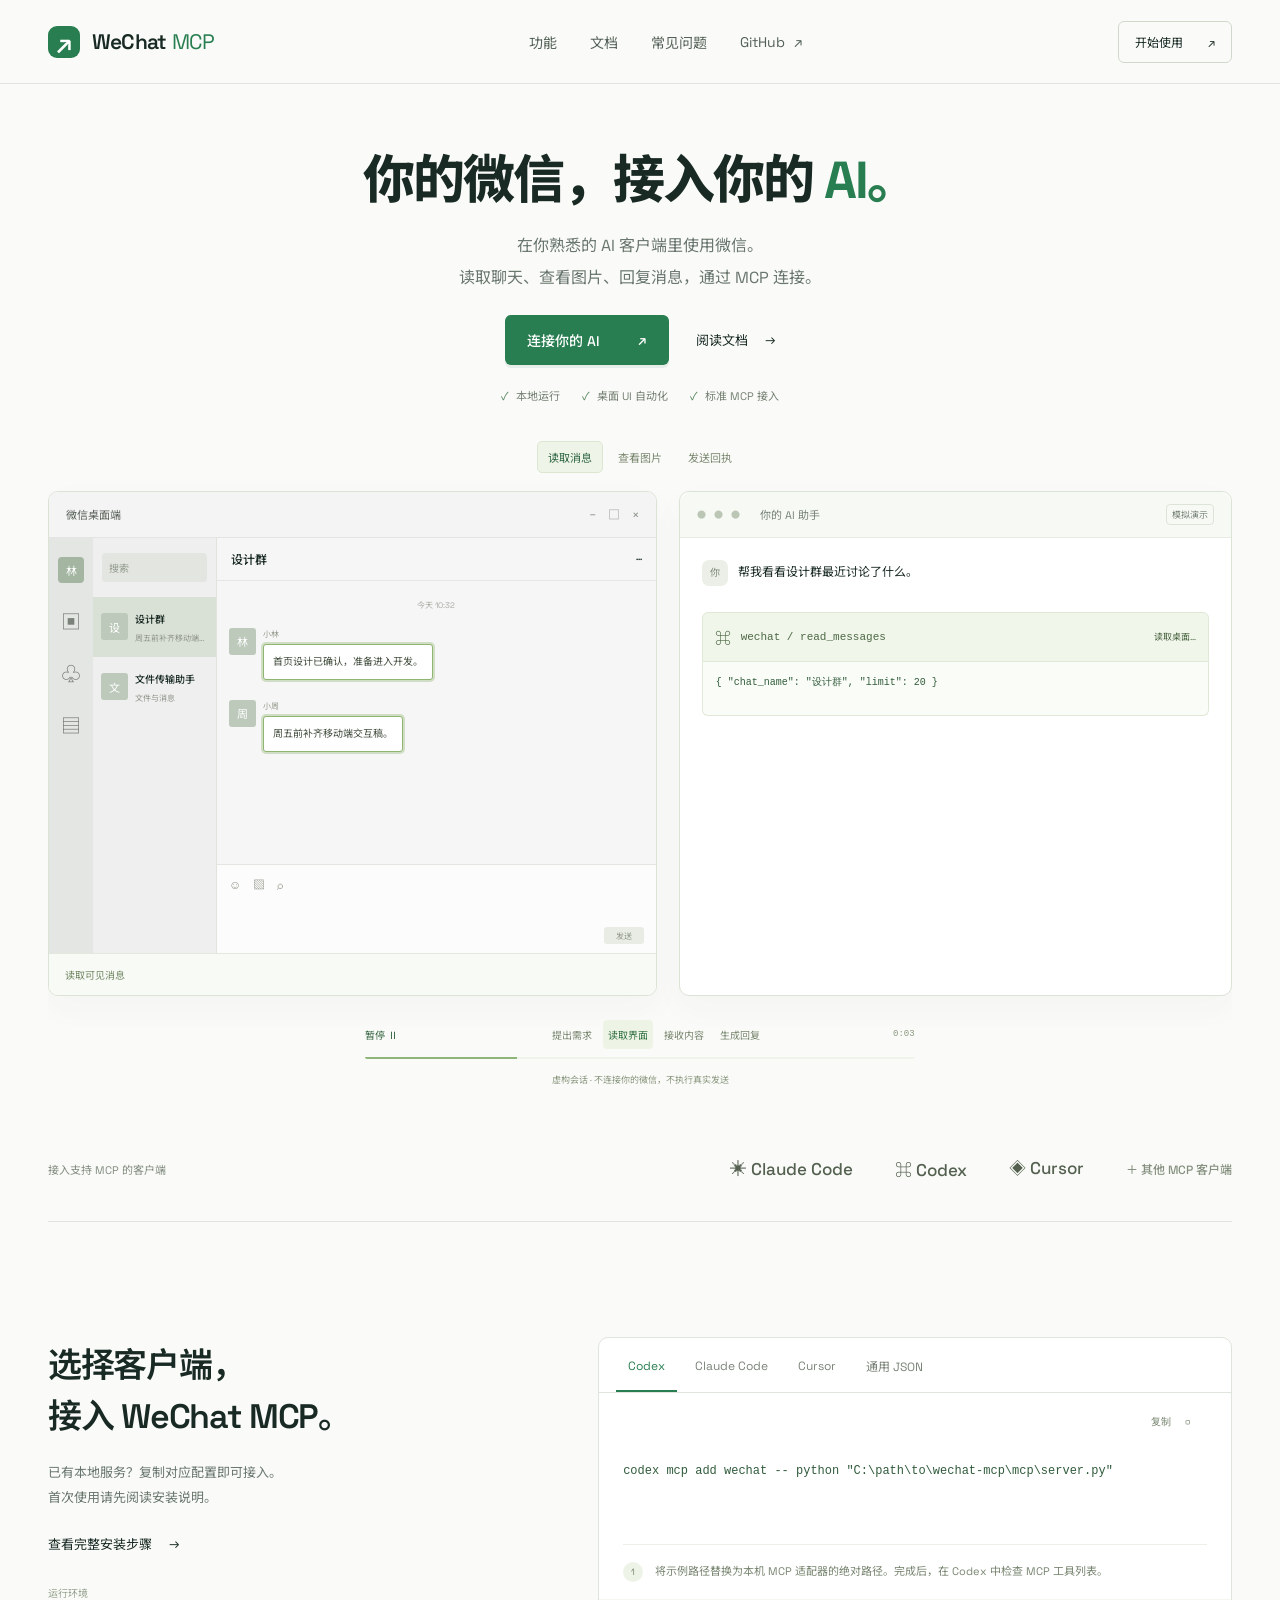
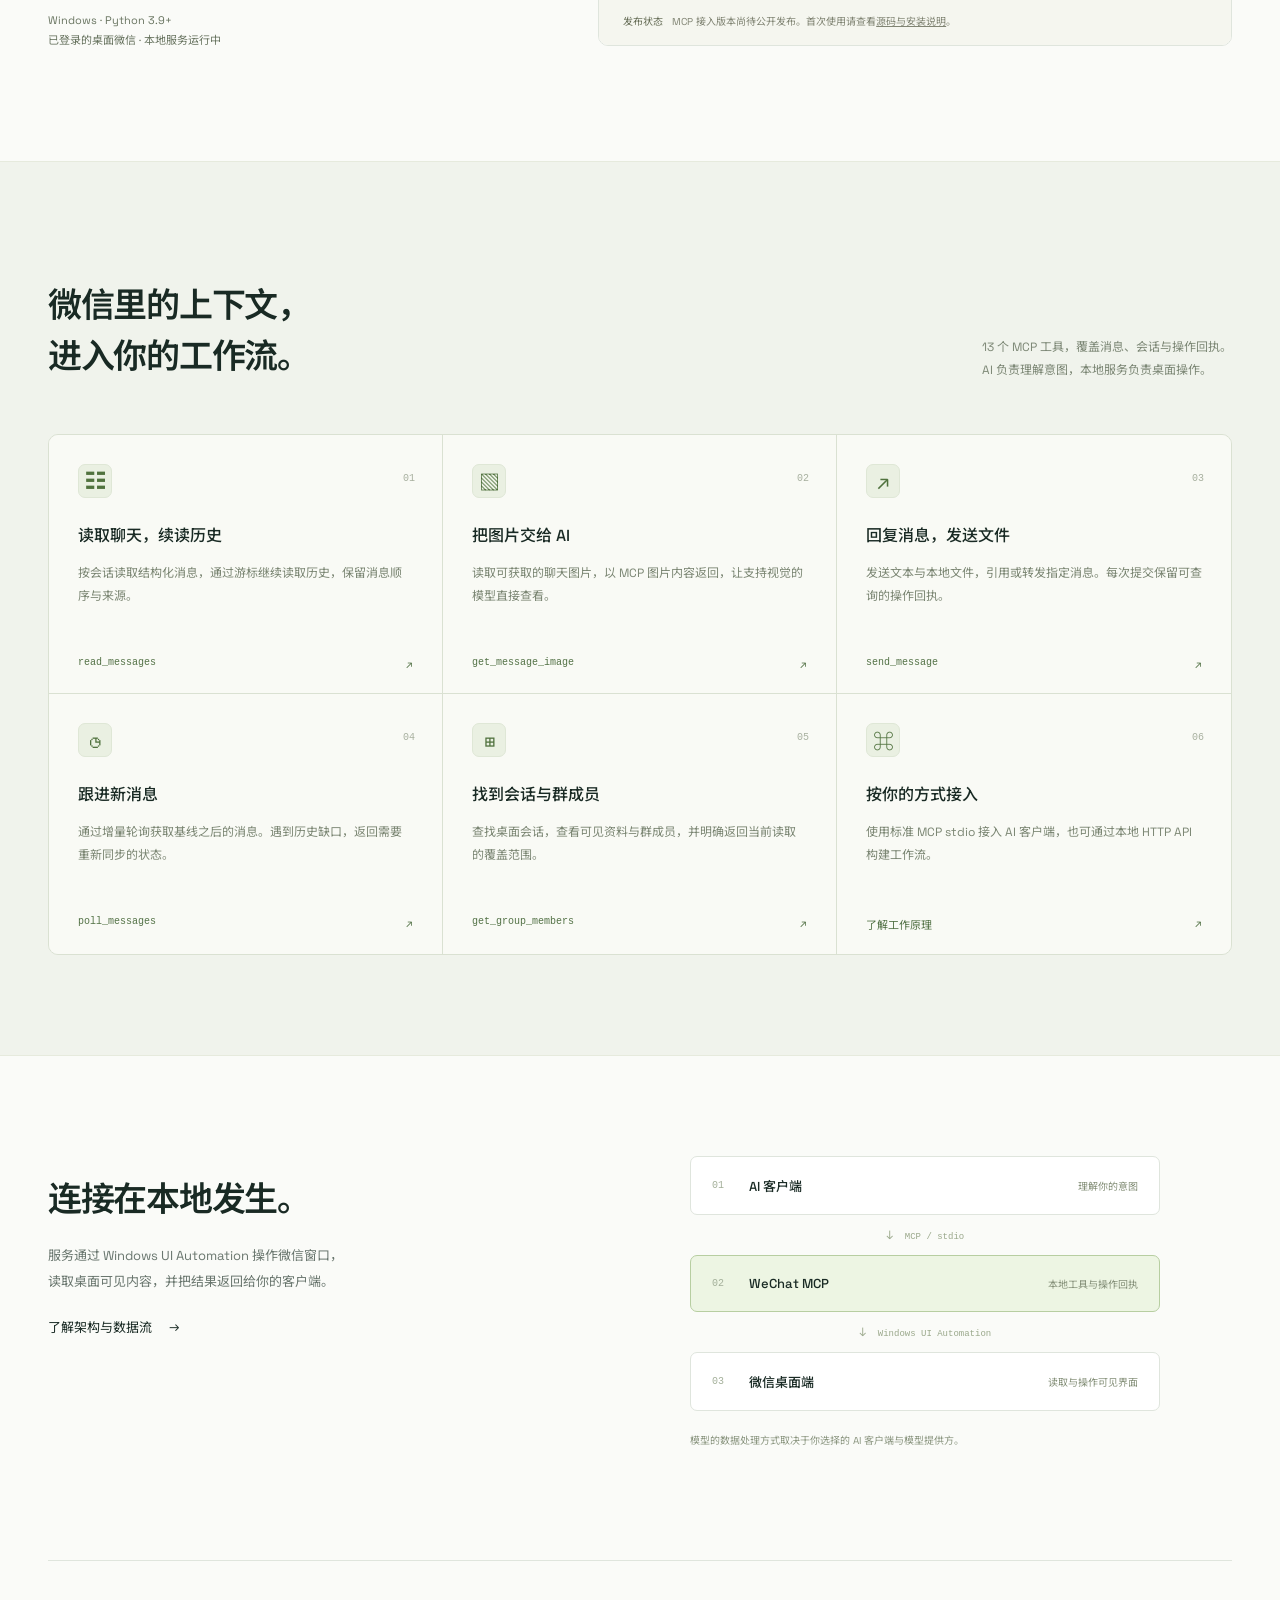
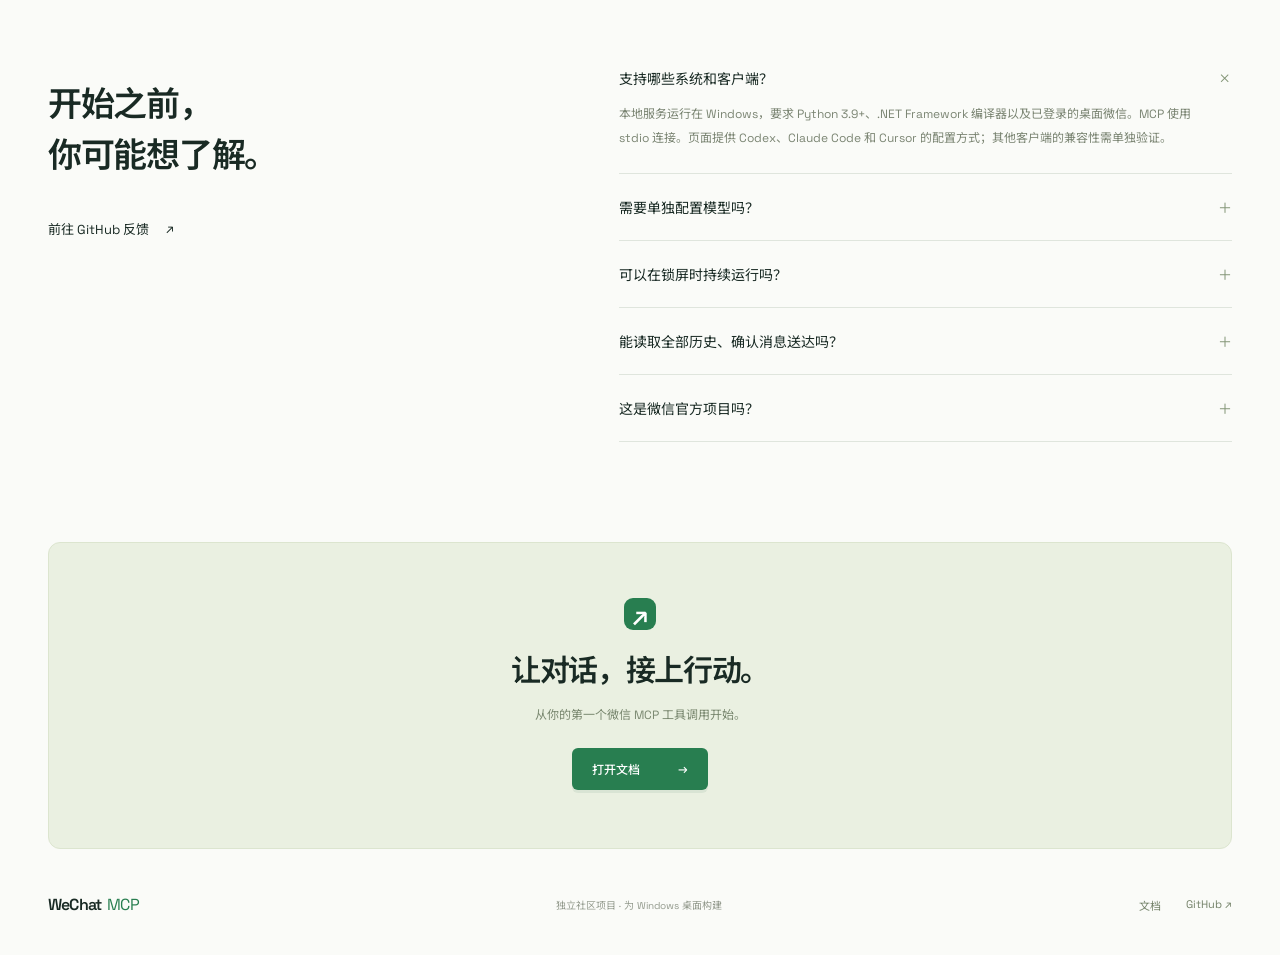
==== website/index.html @ 1632bb75 "feat: demonstrate desktop capture and AI response in paired interfaces" ====
<!doctype html>
<html lang="zh-CN">
<head>
  <meta charset="UTF-8"><meta name="viewport" content="width=device-width,initial-scale=1">
  <title>WeChat MCP — 让 AI 接入你的微信</title>
  <meta name="description" content="通过 MCP 连接 Windows 微信。读取消息、查看图片、发送文件，让你熟悉的 AI 助手使用微信。">
  <link rel="icon" href="./favicon.svg" type="image/svg+xml"><link rel="stylesheet" href="./style.css?v=20261003-polish">
<link rel="stylesheet" href="./demo.css?v=20261003-interfaces">
</head>
<body>
<a class="skip" href="#main">跳到正文</a>
<header><div class="nav wrap"><a class="brand" href="./" aria-label="WeChat MCP 首页"><span class="brand-icon">↗</span>WeChat <b>MCP</b></a><nav aria-label="主导航"><a href="#capabilities">功能</a><a href="./docs.html">文档</a><a href="#faq">常见问题</a><a class="github" href="https://github.com/aytoast/wechat-mcp">GitHub <span>↗</span></a></nav><a class="nav-cta" href="#install">开始使用 <span>↗</span></a></div></header>
<main id="main">
<section class="hero wrap">
 <div class="hero-copy"><h1>你的微信，<br>接入你的 <span>AI。</span></h1><p class="lead">在你熟悉的 AI 客户端里使用微信。<br>读取聊天、查看图片、回复消息，通过 MCP 连接。</p><div class="hero-actions"><a class="button primary" href="#install">连接你的 AI <span>↗</span></a><a class="text-link" href="./docs.html">阅读文档 <span>→</span></a></div><div class="hero-notes"><span>本地运行</span><span>桌面 UI 自动化</span><span>标准 MCP 接入</span></div></div>
 <div class="hero-visual product-demo" aria-label="WeChat MCP 模拟演示">

  <div class="demo-choices" aria-label="选择演示场景"><button data-demo="read" aria-pressed="true">读取消息</button><button data-demo="image" aria-pressed="false">查看图片</button><button data-demo="send" aria-pressed="false">发送回执</button></div>
 <div class="demo-interfaces"><div class="desktop-window" aria-label="微信桌面端模拟界面">
 <div class="desktop-titlebar"><span>微信桌面端</span><span aria-hidden="true">−　□　×</span></div>
 <div class="desktop-body"><aside class="wx-rail" aria-hidden="true"><span class="wx-user">林</span><span>▣</span><span>♧</span><span>▤</span></aside>
 <aside class="wx-chats" aria-label="模拟会话"><div class="wx-search">搜索</div><div class="wx-chat selected"><i>设</i><div><b>设计群</b><small>周五前补齐移动端交互稿</small></div></div><div class="wx-chat"><i>文</i><div><b>文件传输助手</b><small>文件与消息</small></div></div></aside>
 <div class="wx-conversation"><div class="wx-chat-title"><b id="wx-title">设计群</b><span aria-hidden="true">···</span></div>
 <div class="wx-messages"><div class="wx-time">今天 10:32</div><div class="wx-message source-row"><i>林</i><div><small>小林</small><p id="wx-message-one">首页设计已确认，准备进入开发。</p></div></div>
 <div class="wx-message source-row"><i>周</i><div><small>小周</small><p id="wx-message-two">周五前补齐移动端交互稿。</p><div id="wx-image" hidden></div></div></div>
 <div class="wx-message outgoing" id="wx-outgoing" hidden><div><p>MCP 连接测试</p></div><i>我</i></div></div>
 <div class="wx-composer"><span aria-hidden="true">☺　▧　⌕</span><p id="wx-draft"></p><span class="wx-send" aria-hidden="true">发送</span></div></div></div>
 <div class="wx-capture-state" id="wx-capture-state">等待 AI 请求</div></div>
 <div class="demo-window">
  <div class="window-bar"><span class="window-dots" aria-hidden="true">● ● ●</span><span>你的 AI 助手</span><span class="demo-tag">模拟演示</span></div>

  <div class="demo-content">
   <div class="prompt"><span class="avatar">你</span><p id="demo-prompt">帮我看看设计群最近讨论了什么。</p></div>
   <div class="demo-stage" id="demo-stage">
    <div class="tool-line"><span class="tool-icon">⌘</span><code id="demo-tool">wechat / read_messages</code><span class="demo-tool-state" id="demo-tool-state">返回结果</span></div>
    <pre class="demo-payload" id="demo-payload">{ "chat_name": "设计群", "limit": 20 }</pre>
    <div id="demo-return" class="demo-return"><small>微信返回的内容</small><p id="demo-return-text">首页设计已确认，准备进入开发。<br>周五前补齐移动端交互稿。</p></div><div class="demo-response" id="demo-response"><span class="spark" aria-hidden="true">✳</span><div><b id="demo-answer-title">讨论集中在两个事项：</b><p id="demo-answer-text">首页设计已确认，准备进入开发。
周五前补齐移动端交互稿。</p>
    <svg id="demo-image" hidden viewBox="0 0 300 76" role="img" aria-label="虚构设计稿：绿色导航、内容区和两个卡片"><rect x="1" y="1" width="298" height="74" rx="6" fill="#f6f9f1" stroke="#dae5cf"/><rect x="12" y="11" width="50" height="54" rx="4" fill="#e3edd7"/><path d="M22 24h28M22 33h20M22 42h24" stroke="#94af7c" stroke-width="3" stroke-linecap="round"/><rect x="74" y="11" width="212" height="12" rx="3" fill="#397b50"/><rect x="74" y="32" width="100" height="33" rx="4" fill="#e5eedc"/><rect x="184" y="32" width="102" height="33" rx="4" fill="#e5eedc"/><path d="M85 43h46M85 52h68M195 43h46M195 52h68" stroke="#b2c79f" stroke-width="3" stroke-linecap="round"/></svg>
    <small id="demo-result-note">根据返回内容，由 AI 助手整理</small></div></div>
   </div>
  </div>
 </div></div>
  <div class="demo-controls"><button id="demo-play" aria-label="播放模拟演示">播放 <span aria-hidden="true">▷</span></button><div class="demo-steps" aria-label="演示步骤"><button data-step="0">提出需求</button><button data-step="1">读取界面</button><button data-step="2">接收内容</button><button data-step="3" aria-current="step">生成回复</button></div><span id="demo-time">0:12</span></div>
  <div class="demo-progress" aria-hidden="true"><div id="demo-progress-fill"></div></div>
 <p class="demo-disclaimer">虚构会话 · 不连接你的微信，不执行真实发送</p>
 </div>
</section>
<section class="clients wrap"><span>接入支持 MCP 的客户端</span><div><b>✳ Claude Code</b><b>⌘ Codex</b><b>◈ Cursor</b><b>＋ 其他 MCP 客户端</b></div></section>
<section id="install" class="section wrap install-layout"><div><h2>选择客户端，<br>接入 WeChat MCP。</h2><p class="section-copy">已有本地服务？复制对应配置即可接入。<br>首次使用请先阅读安装说明。</p><a class="text-link" href="./docs.html#quickstart">查看完整安装步骤 <span>→</span></a><div class="requirements"><span>运行环境</span><p>Windows · Python 3.9+<br>已登录的桌面微信 · 本地服务运行中</p></div></div><div class="install-card"><div class="tabs" role="tablist" aria-label="选择 MCP 客户端"><button role="tab" aria-selected="true" data-client="codex">Codex</button><button role="tab" aria-selected="false" data-client="claude">Claude Code</button><button role="tab" aria-selected="false" data-client="cursor">Cursor</button><button role="tab" aria-selected="false" data-client="json">通用 JSON</button></div><div class="code-heading"><button class="copy" data-copy="install-command" aria-label="复制接入命令">复制 <span>▢</span></button></div><pre><code id="install-command"></code></pre><div class="install-foot"><span class="step-circle">1</span><p id="client-note"></p></div><div class="release-note"><span>发布状态</span>MCP 接入版本尚待公开发布。首次使用请查看<a href="./docs.html#quickstart">源码与安装说明</a>。</div></div></section>
<section id="capabilities" class="section capabilities"><div class="wrap"><div class="section-heading"><div><h2>微信里的上下文，<br>进入你的工作流。</h2></div><p>13 个 MCP 工具，覆盖消息、会话与操作回执。<br>AI 负责理解意图，本地服务负责桌面操作。</p></div><div class="feature-grid"><article><span class="feature-icon">☷</span><span class="feature-number">01</span><h3>读取聊天，续读历史</h3><p>按会话读取结构化消息，通过游标继续读取历史，保留消息顺序与来源。</p><a href="./docs.html#read_messages"><code>read_messages</code><span>↗</span></a></article><article><span class="feature-icon">▧</span><span class="feature-number">02</span><h3>把图片交给 AI</h3><p>读取可获取的聊天图片，以 MCP 图片内容返回，让支持视觉的模型直接查看。</p><a href="./docs.html#get_message_image"><code>get_message_image</code><span>↗</span></a></article><article><span class="feature-icon">↗</span><span class="feature-number">03</span><h3>回复消息，发送文件</h3><p>发送文本与本地文件，引用或转发指定消息。每次提交保留可查询的操作回执。</p><a href="./docs.html#send_message"><code>send_message</code><span>↗</span></a></article><article><span class="feature-icon">◷</span><span class="feature-number">04</span><h3>跟进新消息</h3><p>通过增量轮询获取基线之后的消息。遇到历史缺口，返回需要重新同步的状态。</p><a href="./docs.html#poll_messages"><code>poll_messages</code><span>↗</span></a></article><article><span class="feature-icon">⊞</span><span class="feature-number">05</span><h3>找到会话与群成员</h3><p>查找桌面会话，查看可见资料与群成员，并明确返回当前读取的覆盖范围。</p><a href="./docs.html#get_group_members"><code>get_group_members</code><span>↗</span></a></article><article class="feature-last"><span class="feature-icon">⌘</span><span class="feature-number">06</span><h3>按你的方式接入</h3><p>使用标准 MCP stdio 接入 AI 客户端，也可通过本地 HTTP API 构建工作流。</p><a href="./docs.html#architecture">了解工作原理<span>↗</span></a></article></div></div></section>
<section class="section wrap architecture"><div><h2>连接在本地发生。</h2><p class="section-copy">服务通过 Windows UI Automation 操作微信窗口，<br>读取桌面可见内容，并把结果返回给你的客户端。</p><a class="text-link" href="./docs.html#architecture">了解架构与数据流 <span>→</span></a></div><div class="flow"><div><span>01</span><b>AI 客户端</b><small>理解你的意图</small></div><i>↓ <code>MCP / stdio</code></i><div class="flow-active"><span>02</span><b>WeChat MCP</b><small>本地工具与操作回执</small></div><i>↓ <code>Windows UI Automation</code></i><div><span>03</span><b>微信桌面端</b><small>读取与操作可见界面</small></div><p>模型的数据处理方式取决于你选择的 AI 客户端与模型提供方。</p></div></section>
<section id="faq" class="section wrap faq"><div><h2>开始之前，<br>你可能想了解。</h2><a class="text-link" href="https://github.com/aytoast/wechat-mcp/issues">前往 GitHub 反馈 <span>↗</span></a></div><div class="faq-list"><details open><summary>支持哪些系统和客户端？<span>＋</span></summary><p>本地服务运行在 Windows，要求 Python 3.9+、.NET Framework 编译器以及已登录的桌面微信。MCP 使用 stdio 连接。页面提供 Codex、Claude Code 和 Cursor 的配置方式；其他客户端的兼容性需单独验证。</p></details><details><summary>需要单独配置模型吗？<span>＋</span></summary><p>WeChat MCP 负责读取和操作微信。理解消息、生成摘要和回复由你选择的 AI 客户端与模型完成，模型在客户端中配置。</p></details><details><summary>可以在锁屏时持续运行吗？<span>＋</span></summary><p>操作期间需要 Windows 保持唤醒、解锁，微信窗口可用。消息读取与操作可能切换会话、占用前台焦点。</p></details><details><summary>能读取全部历史、确认消息送达吗？<span>＋</span></summary><p>历史范围取决于微信桌面端已同步的内容。回执记录本地提交结果，接收端送达状态仍为未验证。请检查回执状态，避免在结果未知时重复发送。</p></details><details><summary>这是微信官方项目吗？<span>＋</span></summary><p>WeChat MCP 是独立社区项目，与腾讯及微信团队无隶属关系。</p></details></div></section>
<section class="closing wrap"><span class="brand-icon">↗</span><h2>让对话，接上行动。</h2><p>从你的第一个微信 MCP 工具调用开始。</p><a class="button primary" href="./docs.html">打开文档 <span>→</span></a></section>
</main><footer class="wrap"><a class="brand" href="./">WeChat <b>MCP</b></a><span>独立社区项目 · 为 Windows 桌面构建</span><div><a href="./docs.html">文档</a><a href="https://github.com/aytoast/wechat-mcp">GitHub ↗</a></div></footer><div id="toast" role="status" aria-live="polite"></div><script src="./app.js?v=20261003-polish"></script>
<script src="./demo.js?v=20261003-interfaces"></script>
</body></html>
---- website/style.css ----
@import url('https://fonts.googleapis.com/css2?family=Noto+Sans+SC:wght@400;500;600;700;800;900&family=Space+Grotesk:wght@400;500;600;700&display=swap');
:root{--bg:#fafbf8;--ink:#192a24;--muted:#69766e;--green:#287e50;--lime:#d8f69e;--line:#dfe5dd;--mono:Consolas,'Courier New',monospace}*{box-sizing:border-box}html{scroll-behavior:smooth;scroll-padding-top:90px}body{margin:0;background:var(--bg);color:var(--ink);font-family:'Space Grotesk','Noto Sans SC',sans-serif;font-size:14px}a{color:inherit;text-decoration:none}button,input{font:inherit}button,a,summary{-webkit-tap-highlight-color:transparent}button{cursor:pointer}button:focus-visible,a:focus-visible,summary:focus-visible,input:focus-visible{outline:3px solid #6cad70;outline-offset:5px}.wrap{width:min(1184px,calc(100% - 80px));margin:auto}header{height:84px;border-bottom:1px solid var(--line);background:#fafbf8ed;position:sticky;top:0;z-index:10;backdrop-filter:blur(14px)}.nav{height:100%;display:flex;align-items:center;justify-content:space-between}.brand{display:flex;align-items:center;gap:6px;font-size:21px;letter-spacing:-.8px;font-weight:600}.brand b{font-weight:400;color:var(--green)}.brand-icon{display:inline-grid;place-items:center;width:32px;height:32px;border-radius:9px;background:var(--green);color:white;font-size:27px;font-weight:500;margin-right:6px}.nav nav{display:flex;gap:33px;align-items:center;color:#536057}.nav nav a:hover,.text-link:hover,footer a:hover{color:var(--green)}.github span{margin-left:5px}.nav-cta{font-size:12px;border:1px solid #cfd8cb;border-radius:6px;padding:11px 16px}.nav-cta span{margin-left:22px}.hero{min-height:640px;display:grid;grid-template-columns:1fr 1fr;gap:35px;align-items:center;padding-top:55px;padding-bottom:60px}.eyebrow{display:flex;gap:9px;align-items:center;font-size:10px;letter-spacing:1.8px;font-weight:600;color:#53765e}.status-dot,.tiny-dot{display:inline-block;width:6px;height:6px;border-radius:50%;background:#76a849}.hero h1{font-size:clamp(44px,4.7vw,66px);line-height:1.24;letter-spacing:-3px;margin:26px 0 24px;font-weight:800}.hero h1 span{color:var(--green)}.lead{font-size:16px;color:var(--muted);line-height:1.95}.hero-actions{display:flex;align-items:center;gap:27px;margin-top:31px}.button{display:inline-flex;align-items:center;justify-content:center;gap:38px;border-radius:6px;padding:15px 22px;font-weight:500}.primary{background:var(--green);color:white;box-shadow:0 3px 0 #1e603e15}.primary:hover{background:#206b43}.text-link{font-size:13px;display:inline-flex;gap:17px;align-items:center}.hero-notes{display:flex;gap:22px;margin-top:32px;font-size:11px;color:#758073}.hero-notes span:before{content:'✓';margin-right:7px;color:#52825a}.hero-visual{position:relative;padding:60px 0 45px 10px;min-width:0;background:radial-gradient(ellipse at center,#e6efdc 0,transparent 69%)}.visual-label{position:absolute;right:6px;top:17px;font:9px var(--mono);letter-spacing:2px;color:#869781}.orbit{border:1px solid #dee7d7;border-radius:50%;position:absolute;pointer-events:none}.orbit-one{width:90%;height:115%;left:6%;top:-5%;transform:rotate(35deg)}.orbit-two{width:110%;height:74%;left:-6%;top:10%;transform:rotate(-25deg)}.demo-window{position:relative;border:1px solid #dbe3d5;border-radius:12px;background:#fff;box-shadow:0 18px 65px #334c3112;transform:rotate(-1deg)}.window-bar{height:46px;border-bottom:1px solid #e7ebe3;display:flex;align-items:center;padding:0 17px;gap:17px;font-size:11px;color:#788478;background:#f7f9f4;border-radius:12px 12px 0 0}.window-dots{font-size:9px;color:#bbc6b5;letter-spacing:3px}.demo-tag{margin-left:auto;font-size:9px;border:1px solid #dde4d7;border-radius:4px;padding:3px 5px}.demo-content{padding:25px 23px 27px}.prompt{display:flex;gap:10px;align-items:center;font-size:12px}.prompt p{margin:0}.avatar{display:grid;place-items:center;background:#ecefe8;color:#818b79;width:26px;height:26px;border-radius:7px;font-size:10px}.tool-line{display:flex;gap:10px;align-items:center;background:#f1f6eb;padding:12px;margin:24px 0 0;border:1px solid #e0e9d8;border-radius:6px 6px 0 0;font-size:11px;color:#4c6844}.tool-line .tiny-dot{margin-left:auto}.tool-icon{font-size:16px}.tool-args{display:grid;grid-template-columns:85px 1fr;gap:9px;background:#fafcf7;border:1px solid #e0e9d8;border-top:0;padding:14px 16px;border-radius:0 0 6px 6px;font:11px var(--mono)}.tool-args span{color:#829076}.tool-args b{font-weight:400;color:#4d6d40}.demo-answer{display:flex;gap:13px;margin-top:26px;font-size:12px}.spark{font-size:24px;color:var(--green);line-height:1}.demo-answer b{font-weight:500}.demo-answer p{font:10px/2.4 var(--mono);color:#8a9c80;margin:9px 0}.demo-answer p span{font-family:'Noto Sans SC',sans-serif;color:#596951;font-size:11px;margin-left:8px}.demo-answer small{font-size:9px;color:#94a08f}.window-footer{border-top:1px solid #e7ebe3;display:flex;justify-content:space-between;padding:12px 18px;color:#86917f;font-size:9px}.window-footer i{display:inline-block;width:5px;height:5px;background:#83a864;border-radius:50%;margin-right:6px}.wechat-node{display:flex;align-items:center;gap:13px;padding:17px 19px;width:250px;position:relative;margin:-3px 22px 0 auto;transform:rotate(3deg);border-radius:10px;color:white;background:#236c47;box-shadow:0 8px 25px #1e563324;font-size:13px}.wechat-node small{display:block;font-size:7px;letter-spacing:1px;margin-top:5px;color:#b0d0b9}.wechat-node>span{margin-left:auto;font-size:21px}.clients{display:flex;align-items:center;justify-content:space-between;padding:26px 0 40px;border-bottom:1px solid var(--line)}.clients>span{font-size:11px;color:#828c80}.clients>div{display:flex;gap:42px;color:#546050;align-items:center}.clients b{font-weight:500;font-size:17px}.clients b:last-child{font-size:12px;color:#869080}.section{padding-top:100px;padding-bottom:100px}.install-layout{display:grid;grid-template-columns:1fr 1.32fr;gap:70px}h2{font-size:34px;font-weight:600;letter-spacing:-1.3px;line-height:1.5;margin:18px 0}.section-copy{color:var(--muted);line-height:1.95;font-size:13px;margin-bottom:23px}.requirements{margin-top:32px;font-size:10px;color:#94a08d}.requirements p{color:#687460;font-size:11px;line-height:1.8}.install-card{border:1px solid var(--line);border-radius:10px;background:#fff;align-self:center;overflow:hidden;min-width:0}.tabs{display:flex;border-bottom:1px solid var(--line);padding:0 17px;gap:6px}.tabs button{border:0;background:transparent;color:#7b8479;padding:19px 12px 15px;font-size:12px;border-bottom:2px solid transparent;white-space:nowrap}.tabs button[aria-selected=true]{color:var(--green);border-bottom-color:var(--green)}.code-heading{display:flex;align-items:center;justify-content:space-between;font:9px var(--mono);color:#889280;padding:22px 24px 5px}.copy{background:transparent;border:0;color:#718068;font-size:10px;padding:7px}.copy span{padding-left:8px}pre{font:12px/1.8 var(--mono);white-space:pre-wrap;overflow-wrap:anywhere;margin:0;padding:17px 24px;color:#315c3c;tab-size:2}.install-card pre{min-height:100px}.install-foot{display:flex;gap:12px;align-items:center;margin:0 24px;padding:17px 0;border-top:1px solid #edf0e9;font-size:11px;color:#788570;line-height:1.8}.install-foot p{margin:0}.step-circle{width:20px;height:20px;flex-shrink:0;display:grid;place-items:center;background:#edf4e7;border-radius:50%;font-size:9px}.release-note{font-size:10px;line-height:1.8;padding:14px 24px;background:#f5f6ef;color:#808473}.release-note>span{color:#656c55;margin-right:9px}.release-note a{text-decoration:underline}.capabilities{background:#f0f3ec;border-block:1px solid #e6eadd}.section-heading{display:flex;justify-content:space-between;align-items:flex-end;margin-bottom:34px}.section-heading p{font-size:12px;color:#7c8775;line-height:1.9;padding-bottom:7px}.feature-grid{display:grid;grid-template-columns:repeat(3,1fr);border:1px solid #dae1d2;border-radius:10px;overflow:hidden}.feature-grid article{position:relative;padding:29px 29px 22px;border-right:1px solid #dae1d2;border-bottom:1px solid #dae1d2;background:#f9faf5}.feature-grid article:nth-child(3n){border-right:0}.feature-grid article:nth-child(n+4){border-bottom:0}.feature-icon{display:grid;place-items:center;width:34px;height:34px;background:#eaf0e2;border:1px solid #dfe7d6;border-radius:7px;font-size:21px;color:#50723e}.feature-number{position:absolute;right:27px;top:38px;font:10px var(--mono);color:#a8b09f}.feature-grid h3{font-size:16px;font-weight:500;margin-top:24px}.feature-grid p{font-size:12px;color:#7b8673;line-height:1.9;min-height:68px}.feature-grid a{display:flex;justify-content:space-between;font-size:11px;color:#537246;margin-top:27px}.feature-grid code{font:10px var(--mono)}.architecture{display:grid;grid-template-columns:1fr 1fr;gap:100px}.flow{max-width:470px}.flow>div{display:flex;align-items:center;border:1px solid var(--line);padding:19px 21px;border-radius:7px;background:white}.flow>div>span{font:10px var(--mono);color:#a4b09a;margin-right:25px}.flow b{font-size:13px;font-weight:500}.flow small{margin-left:auto;color:#859079;font-size:10px}.flow>i{display:block;text-align:center;padding:12px;font-style:normal;color:#9aa88b;font-size:12px}.flow code{font-size:9px;margin-left:9px}.flow .flow-active{background:#edf5e3;border-color:#b7cea1}.flow p{font-size:10px;color:#8b9680;line-height:1.8;margin-top:21px}.faq{display:grid;grid-template-columns:1fr 1.3fr;gap:100px;border-top:1px solid var(--line)}.faq .text-link{margin-top:20px}.faq-list details{border-bottom:1px solid var(--line);padding:23px 0}.faq-list details:first-child{padding-top:7px}.faq-list summary{display:flex;justify-content:space-between;list-style:none;cursor:pointer;font-size:14px}.faq-list summary::-webkit-details-marker{display:none}.faq-list summary span{color:#809374}.faq-list details[open] summary span{transform:rotate(45deg)}.faq-list p{font-size:12px;line-height:1.95;color:#7b8573;max-width:94%;margin:15px 0 0}.closing{text-align:center;border-radius:12px;background:#eaf0e1;border:1px solid #dce5cf;padding:55px 20px 58px}.closing .brand-icon{margin:0}.closing h2{font-size:30px;margin-bottom:10px}.closing p{font-size:12px;color:#7a8870;margin-bottom:25px}.closing .button{font-size:12px;padding:12px 20px}footer{display:flex;align-items:center;justify-content:space-between;padding-top:45px;padding-bottom:40px}footer .brand{font-size:16px}footer>span{font-size:10px;color:#939a8d}footer>div{display:flex;gap:25px;font-size:11px;color:#738168}#toast{position:fixed;bottom:25px;left:50%;transform:translateX(-50%);background:#253f2e;color:white;border-radius:7px;padding:12px 20px;z-index:20;font-size:12px;opacity:0;pointer-events:none;transition:opacity .2s}#toast.visible{opacity:1}.skip{position:fixed;left:15px;top:-80px;z-index:30;background:white;padding:15px}.skip:focus{top:15px}.docs-layout{display:grid;grid-template-columns:210px minmax(0,1fr);gap:65px;min-height:80vh}.docs-sidebar{position:sticky;top:110px;align-self:start;padding:30px 0;max-height:calc(100vh - 110px);overflow:auto}.docs-sidebar small{display:block;font-size:9px;letter-spacing:1px;color:#92a087;margin:24px 0 12px}.docs-sidebar a{display:block;font-size:12px;padding:9px 12px;border-left:1px solid var(--line);color:#66745c}.docs-sidebar a:hover{background:#edf2e6;color:#287e50}.docs-main{min-width:0;padding:60px 0 80px;max-width:790px}.docs-main h1{font-size:38px;letter-spacing:-1px;margin:20px 0}.docs-main h2{font-size:25px;margin-top:48px}.docs-main h3{font-size:16px;font-weight:500;margin-top:28px}.docs-main p,.docs-main li{font-size:13px;line-height:1.95;color:#6d7863}.docs-main pre{background:#edf2e7;border:1px solid #dce5d2;border-radius:7px;position:relative;margin:16px 0}.docs-main a:not(.button){color:var(--green);text-decoration:underline;text-underline-offset:3px}.docs-main .callout{border-left:3px solid #8ba661;background:#f0f3e8;padding:15px 19px;font-size:12px;color:#6b775c;line-height:1.9;margin:23px 0}.doc-tool{padding:12px 0 20px;border-bottom:1px solid var(--line)}.doc-tool h3{font-family:var(--mono);font-size:17px;color:#2d6c43}.doc-tool code,.docs-main p code{font-family:var(--mono);font-size:12px;background:#eaf0e2;padding:2px 5px;border-radius:3px}.doc-search{width:100%;border:1px solid #d7e1cc;background:white;border-radius:6px;padding:13px 15px;color:#38522b}.doc-empty{padding:25px;color:#708462}.docs-mobile-nav{display:none}
@media(min-width:1500px){.hero{min-height:690px}.hero h1{font-size:70px}}@media(max-width:1000px){.wrap{width:calc(100% - 48px)}.hero{gap:15px}.hero h1{font-size:48px}.demo-content{padding:20px 15px}.clients>div{gap:20px}.clients b{font-size:14px}.install-layout,.architecture,.faq{gap:45px}.section{padding-block:75px}.tabs{padding:0 8px;gap:0}.tabs button{padding-inline:10px}.feature-grid article{padding:23px}.docs-layout{gap:35px;grid-template-columns:180px minmax(0,1fr)}}@media(max-width:720px){.wrap{width:calc(100% - 36px)}header{height:70px}.brand{font-size:18px}.brand-icon{width:28px;height:28px;font-size:23px}.nav nav{gap:18px;font-size:12px}.nav nav>a:first-child,.nav nav>a:nth-child(3),.nav-cta{display:none}.hero{grid-template-columns:1fr;padding-top:48px;padding-bottom:25px;gap:15px}.hero h1{font-size:49px;letter-spacing:-2px}.eyebrow{font-size:8px;letter-spacing:1.3px}.lead{font-size:14px}.hero-visual{margin:22px 8px 0;padding-top:30px}.visual-label{top:0;font-size:8px}.orbit{max-width:100%}.orbit-two{left:0}.demo-window{transform:rotate(-1deg)}.demo-content{padding:22px 19px}.hero-notes{gap:17px}.clients{display:block;padding:22px 0 28px}.clients>div{display:grid;grid-template-columns:1fr 1fr;gap:20px;margin-top:24px}.clients b{font-size:15px}.section{padding-block:60px}.install-layout,.architecture,.faq{grid-template-columns:1fr;gap:30px}h2{font-size:29px;letter-spacing:-1px}.requirements{display:none}.section-heading{display:block}.section-heading p{margin-top:20px}.feature-grid{grid-template-columns:1fr 1fr}.feature-grid article{padding:22px 18px}.feature-grid article:nth-child(3n){border-right:1px solid #dae1d2}.feature-grid article:nth-child(2n){border-right:0}.feature-grid article:nth-child(4){border-bottom:1px solid #dae1d2}.feature-number{right:17px;top:34px}.feature-grid h3{font-size:14px;line-height:1.7}.feature-grid p{font-size:11px;min-height:86px}.feature-grid code{font-size:9px}.flow{max-width:none}.faq .text-link{margin-top:6px}.closing h2{font-size:26px}.closing{padding-block:40px}footer{flex-wrap:wrap;gap:22px}footer>span{order:3;width:100%;font-size:9px}.docs-layout{grid-template-columns:1fr;gap:0}.docs-sidebar{display:none}.docs-main{padding-top:30px}.docs-main h1{font-size:30px}.docs-mobile-nav{display:block;padding:15px;border-bottom:1px solid var(--line);font-size:12px;line-height:2.4}.docs-mobile-nav a{margin-right:15px}.flow small{font-size:9px}.code-heading{padding-inline:16px}.install-card pre{padding-inline:16px}.tabs button{font-size:11px;padding-inline:10px}}@media(prefers-reduced-motion:reduce){html{scroll-behavior:auto}*{transition:none!important}}
.docs-main{overflow-wrap:anywhere}@media(max-width:720px){.hero-visual{overflow:clip}.orbit{display:none}}
.hero{overflow:clip}
/* Small, purposeful motion; no continuous or decorative animation. */
:root{--ease:cubic-bezier(.22,.68,0,1)}
header{transition:box-shadow 220ms ease,background-color 220ms ease}
header.scrolled{box-shadow:0 4px 20px #243c2707;background:#fafbf8f5}
.nav a,footer a,.docs-sidebar a{transition:color 180ms ease,background-color 180ms ease,border-color 180ms ease}
.button,.nav-cta{transition:transform 200ms var(--ease),background-color 180ms ease,box-shadow 200ms ease,border-color 180ms ease}
.button:active,.nav-cta:active{transform:translateY(1px);box-shadow:none}
.button span,.text-link span,.feature-grid a span,.nav-cta span{display:inline-block;transition:transform 220ms var(--ease)}
.feature-grid article{transition:background-color 220ms ease}
.feature-icon{transition:background-color 220ms ease,border-color 220ms ease}
.code-heading{justify-content:flex-end;padding-top:12px}
.copy{min-width:72px;min-height:34px;border-radius:5px;transition:color 160ms ease,background-color 160ms ease}
.copy.copied{color:var(--green);background:#edf5e7}
.tabs{position:relative}
.tabs:after{content:'';position:absolute;bottom:0;left:0;height:2px;width:var(--tab-width,0);background:var(--green);transform:translateX(var(--tab-left,0));transition:transform 240ms var(--ease),width 240ms var(--ease);pointer-events:none}
.tabs button{border-bottom-color:transparent!important;transition:color 180ms ease,background-color 180ms ease}
.install-card pre{overflow:hidden}
.faq-list summary{transition:color 180ms ease}
.faq-list summary span{transition:transform 240ms var(--ease)}
.faq-list details.collapsing summary span{transform:rotate(0)}
.docs-sidebar{padding-top:30px}
.docs-sidebar a[aria-current=location]{color:var(--green);background:#edf2e6;border-left-color:var(--green)}
.doc-search{transition:border-color 180ms ease,box-shadow 180ms ease}
.doc-search:focus{border-color:#85a76b;box-shadow:0 0 0 3px #87a96b12}
#toast{transform:translate(-50%,7px);transition:opacity 180ms ease,transform 220ms var(--ease)}
#toast.visible{transform:translate(-50%,0)}
.section,.closing{transition:opacity 450ms ease,transform 450ms var(--ease)}
.reveal-pending{opacity:0;transform:translateY(12px)}
@media(hover:hover) and (pointer:fine){
 .button:hover{transform:translateY(-2px);box-shadow:0 6px 15px #245d3514}
 .button:hover span,.text-link:hover span,.feature-grid a:hover span,.nav-cta:hover span{transform:translateX(3px)}
 .nav-cta:hover{background:#eef3e8;border-color:#b7caaa}
 .feature-grid article:hover{background:#fff}
 .feature-grid article:hover .feature-icon{background:#e1ecd5;border-color:#ccdcbc}
 .copy:hover,.tabs button:hover{background:#f0f5ea;color:var(--green)}
 .faq-list summary:hover{color:var(--green)}
}
@media(prefers-reduced-motion:reduce){
 html{scroll-behavior:auto}
 *,*::before,*::after{animation:none!important;transition:none!important}
 .reveal-pending{opacity:1;transform:none}
 .button:hover,.button:active,.nav-cta:active{transform:none}
 .button span,.text-link span,.feature-grid a span,.nav-cta span{transform:none!important}
}
---- website/demo.css ----
.product-demo{padding:25px 0 20px 10px}
.product-demo .demo-window{transform:none}
.demo-choices{display:flex;gap:4px;padding:13px 18px 0}
.demo-choices button{border:1px solid transparent;border-radius:5px;background:transparent;padding:7px 10px;font-size:11px;color:#7c8972;transition:color .18s,background .18s,border-color .18s}
.demo-choices button[aria-pressed=true]{color:#306744;background:#eef4e7;border-color:#dce7d2}
.product-demo .demo-content{padding:21px 23px 12px}
.product-demo .prompt{min-height:40px;align-items:flex-start;line-height:1.8}
.product-demo .prompt p{padding-top:2px}
.demo-stage{height:290px}
.product-demo .tool-line{margin-top:12px;transition:opacity .24s}
.demo-tool-state{margin-left:auto;font-size:9px;white-space:nowrap}
.demo-payload{font-size:10px;line-height:1.8;padding:12px 13px;min-height:66px;background:#fafcf7;border:1px solid #e0e9d8;border-top:0;border-radius:0 0 6px 6px;transition:opacity .24s}
.demo-response{display:flex;gap:12px;padding-top:20px;transition:opacity .28s,transform .28s}
.demo-response>div{min-width:0;flex:1}
.demo-response b{font-size:12px;font-weight:500}
.demo-response p{font-size:11px;line-height:1.9;color:#65755c;white-space:pre-line;margin:9px 0}
.demo-response small{font-size:9px;color:#8a977e;display:block;line-height:1.7}
#demo-image{width:100%;max-width:280px;height:63px;margin-bottom:7px}
#demo-image[hidden]{display:none}
.product-demo[data-stage="0"] .tool-line,.product-demo[data-stage="0"] .demo-payload{opacity:.28}
.product-demo[data-stage="0"] .demo-response,.product-demo[data-stage="1"] .demo-response{opacity:0;transform:translateY(5px);visibility:hidden}
.demo-route{padding:0 28px 12px}
.demo-route svg{display:block;width:100%;height:43px}
.route-signal{opacity:0}
.product-demo[data-stage="1"] .route-signal{opacity:1;animation:route-travel 1.8s linear infinite;animation-play-state:paused}
.product-demo.is-playing[data-stage="1"] .route-signal{animation-play-state:running}
@keyframes route-travel{from{stroke-dashoffset:7}to{stroke-dashoffset:-283}}
.demo-controls{display:flex;align-items:center;gap:10px;padding:10px 15px;border-top:1px solid #e7ebe3}
.demo-controls button{border:0;border-radius:4px;background:transparent;color:#7a8770;font-size:10px;padding:7px 5px;transition:background .18s,color .18s}
#demo-play{color:#376743;min-width:58px;text-align:left}
#demo-play span{margin-left:5px}
.demo-steps{display:flex;gap:6px;margin:auto}
.demo-steps button[aria-current]{color:#357444;background:#edf4e6}
#demo-time{font:9px var(--mono);color:#8a977e;min-width:27px}
.demo-progress{height:2px;background:#eff3e9;overflow:hidden;border-radius:0 0 10px 10px}
#demo-progress-fill{height:100%;background:#8fb678;transform-origin:left;transform:scaleX(1)}
.demo-disclaimer{position:relative;text-align:center;font-size:9px;line-height:1.8;color:#8a977f;margin:14px 0 0}
@media(hover:hover){.demo-controls button:hover,.demo-choices button:hover{background:#f0f5ea;color:#356645}}
@media(max-width:720px){.product-demo{padding:12px 0 5px;margin:22px 0 0}.product-demo .demo-content{padding-inline:16px}.demo-choices{padding-inline:10px}.demo-controls{padding-inline:10px;gap:3px}.demo-steps{gap:0}.demo-controls button{font-size:9px}.demo-stage{height:315px}.demo-tool-state{font-size:8px}.product-demo .tool-line{gap:6px;font-size:10px}.demo-disclaimer{font-size:8px}}
@media(prefers-reduced-motion:reduce){.product-demo *{animation:none!important;transition:none!important}.route-signal{display:none}}
/* Two synchronized application surfaces. */
.hero{display:block;padding-top:54px;padding-bottom:42px}
.hero-copy{text-align:center;max-width:880px;margin:0 auto 38px}
.hero h1{font-size:52px;letter-spacing:-2px;margin:10px 0 18px}.hero h1 br{display:none}
.hero-actions,.hero-notes{justify-content:center}.hero-actions{margin-top:22px}.hero-notes{margin-top:22px}
.product-demo{padding:0;margin:0;background:none}
.demo-interfaces{display:grid;grid-template-columns:1.1fr 1fr;gap:22px;align-items:stretch}
.product-demo .demo-window,.desktop-window{min-width:0;border:1px solid #dbe3d5;border-radius:10px;background:white;overflow:hidden;box-shadow:0 12px 32px #334c3108}
.demo-choices{justify-content:center;padding:0 0 18px}
.product-demo .demo-content{padding:22px 22px 18px}.demo-stage{height:355px}
.desktop-titlebar{height:46px;padding:0 17px;display:flex;align-items:center;justify-content:space-between;background:#f4f4f4;border-bottom:1px solid #e4e4e4;color:#5b625b;font-size:11px}
.desktop-titlebar>span:last-child{font-size:12px;color:#899087}
.desktop-body{height:415px;display:grid;grid-template-columns:44px 124px minmax(0,1fr)}
.wx-rail{background:#e4e6e4;display:flex;flex-direction:column;align-items:center;gap:23px;padding:19px 0;color:#7a8279;font-size:20px}
.wx-user{display:grid;place-items:center;background:#a4b6a2;color:white;width:26px;height:26px;border-radius:4px;font-size:11px}
.wx-chats{background:#eeefee;border-right:1px solid #e0e4dd;overflow:hidden}.wx-search{background:#e2e5e0;color:#969e90;border-radius:4px;margin:15px 9px;padding:7px;font-size:10px}
.wx-chat{display:flex;gap:7px;padding:14px 8px;align-items:center}.wx-chat.selected{background:#d9e0d5}.wx-chat i,.wx-message i{font-style:normal;display:grid;place-items:center;width:27px;height:27px;flex-shrink:0;background:#bdc9bb;color:#fff;border-radius:3px;font-size:11px}.wx-chat div{min-width:0}.wx-chat b{font-weight:500;font-size:10px;display:block;white-space:nowrap}.wx-chat small{display:block;font-size:8px;color:#90958a;overflow:hidden;text-overflow:ellipsis;white-space:nowrap;margin-top:6px}
.wx-conversation{min-width:0;background:#f6f6f6;display:flex;flex-direction:column}.wx-chat-title{height:43px;display:flex;align-items:center;justify-content:space-between;padding:0 14px;border-bottom:1px solid #e5e5e5;font-size:12px}.wx-chat-title b{font-weight:500}
.wx-messages{padding:18px 12px;flex:1;min-height:0;overflow:hidden}.wx-time{text-align:center;color:#a6aaa1;font-size:8px;margin-bottom:23px}.wx-message{display:flex;gap:7px;margin-bottom:20px;transition:transform .6s var(--ease),opacity .3s}.wx-message>div{min-width:0;max-width:calc(100% - 30px)}.wx-message small{font-size:8px;color:#939a8c;display:block;margin-bottom:5px}.wx-message p{font-size:10px;line-height:1.8;background:white;border:1px solid #e7e9e4;border-radius:3px;margin:0;padding:8px 9px;color:#444f3f;transition:box-shadow .3s,border-color .3s}
.product-demo[data-stage="1"] .source-row p,.product-demo[data-stage="1"] #wx-image:not([hidden]){box-shadow:0 0 0 2px #81af6255;border-color:#90b571}
.product-demo[data-stage="1"] .source-row{transform:translateY(-5px)}
.wx-composer{height:89px;background:#fcfcfc;border-top:1px solid #e4e6e1;padding:10px 12px;color:#92988b;font-size:12px;position:relative}.wx-composer p{font-size:10px;margin:8px 0;color:#56644a}.wx-send{position:absolute;right:12px;bottom:9px;font-size:8px;background:#e8ece5;padding:3px 12px;border-radius:3px}
.wx-capture-state{font-size:10px;padding:13px 16px;background:#f8faf5;color:#738864;border-top:1px solid #e3e9dc}
.wx-message.outgoing{justify-content:flex-end}.outgoing p{background:#a5e478;border-color:#9eda73}.wx-message[hidden]{display:none}.product-demo[data-scene="send"] .source-row{display:none}
#wx-image{background:white;border:1px solid #e0e6d9;padding:5px;border-radius:3px;margin-top:6px}#wx-image svg{width:100%;height:auto;display:block}
.demo-return{margin-top:12px;padding:11px 13px;border-left:2px solid #afc696;background:#f6f9f1;transition:opacity .3s,transform .3s}.demo-return>small{color:#849475;font-size:9px}.demo-return p{font:10px/1.8 var(--mono);white-space:pre-line;margin:6px 0 0;color:#627853}
.product-demo[data-stage="0"] .demo-return,.product-demo[data-stage="1"] .demo-return{visibility:hidden;opacity:0;transform:translateY(4px)}
.product-demo[data-stage="2"] .demo-response{opacity:0;visibility:hidden;transform:translateY(5px)}
.demo-response{padding-top:15px}.demo-response p{margin:7px 0}.demo-payload{min-height:54px}#demo-image{height:48px;max-width:220px}
.demo-controls{max-width:570px;margin:16px auto 0;border:0;padding:8px 5px}.demo-progress{max-width:550px;margin:auto}.demo-disclaimer{margin-top:13px}
@media(max-width:1000px){.desktop-body{grid-template-columns:36px 92px minmax(0,1fr)}.demo-interfaces{gap:14px}.hero h1{font-size:45px}}
@media(max-width:720px){.hero{padding-top:36px}.hero h1{font-size:37px;line-height:1.4}.hero h1 br{display:block}.hero-copy{margin-bottom:30px}.demo-interfaces{grid-template-columns:1fr;gap:18px}.desktop-body{grid-template-columns:36px 98px minmax(0,1fr);height:365px}.demo-stage{height:385px}.product-demo .demo-content{padding:18px 16px}.demo-choices{padding-bottom:15px}.wx-capture-state{padding-block:11px}.demo-controls{gap:2px}.demo-controls button{font-size:9px}.demo-steps button{padding-inline:5px}}
@media(prefers-reduced-motion:reduce){.product-demo *{transition:none!important;animation:none!important}}
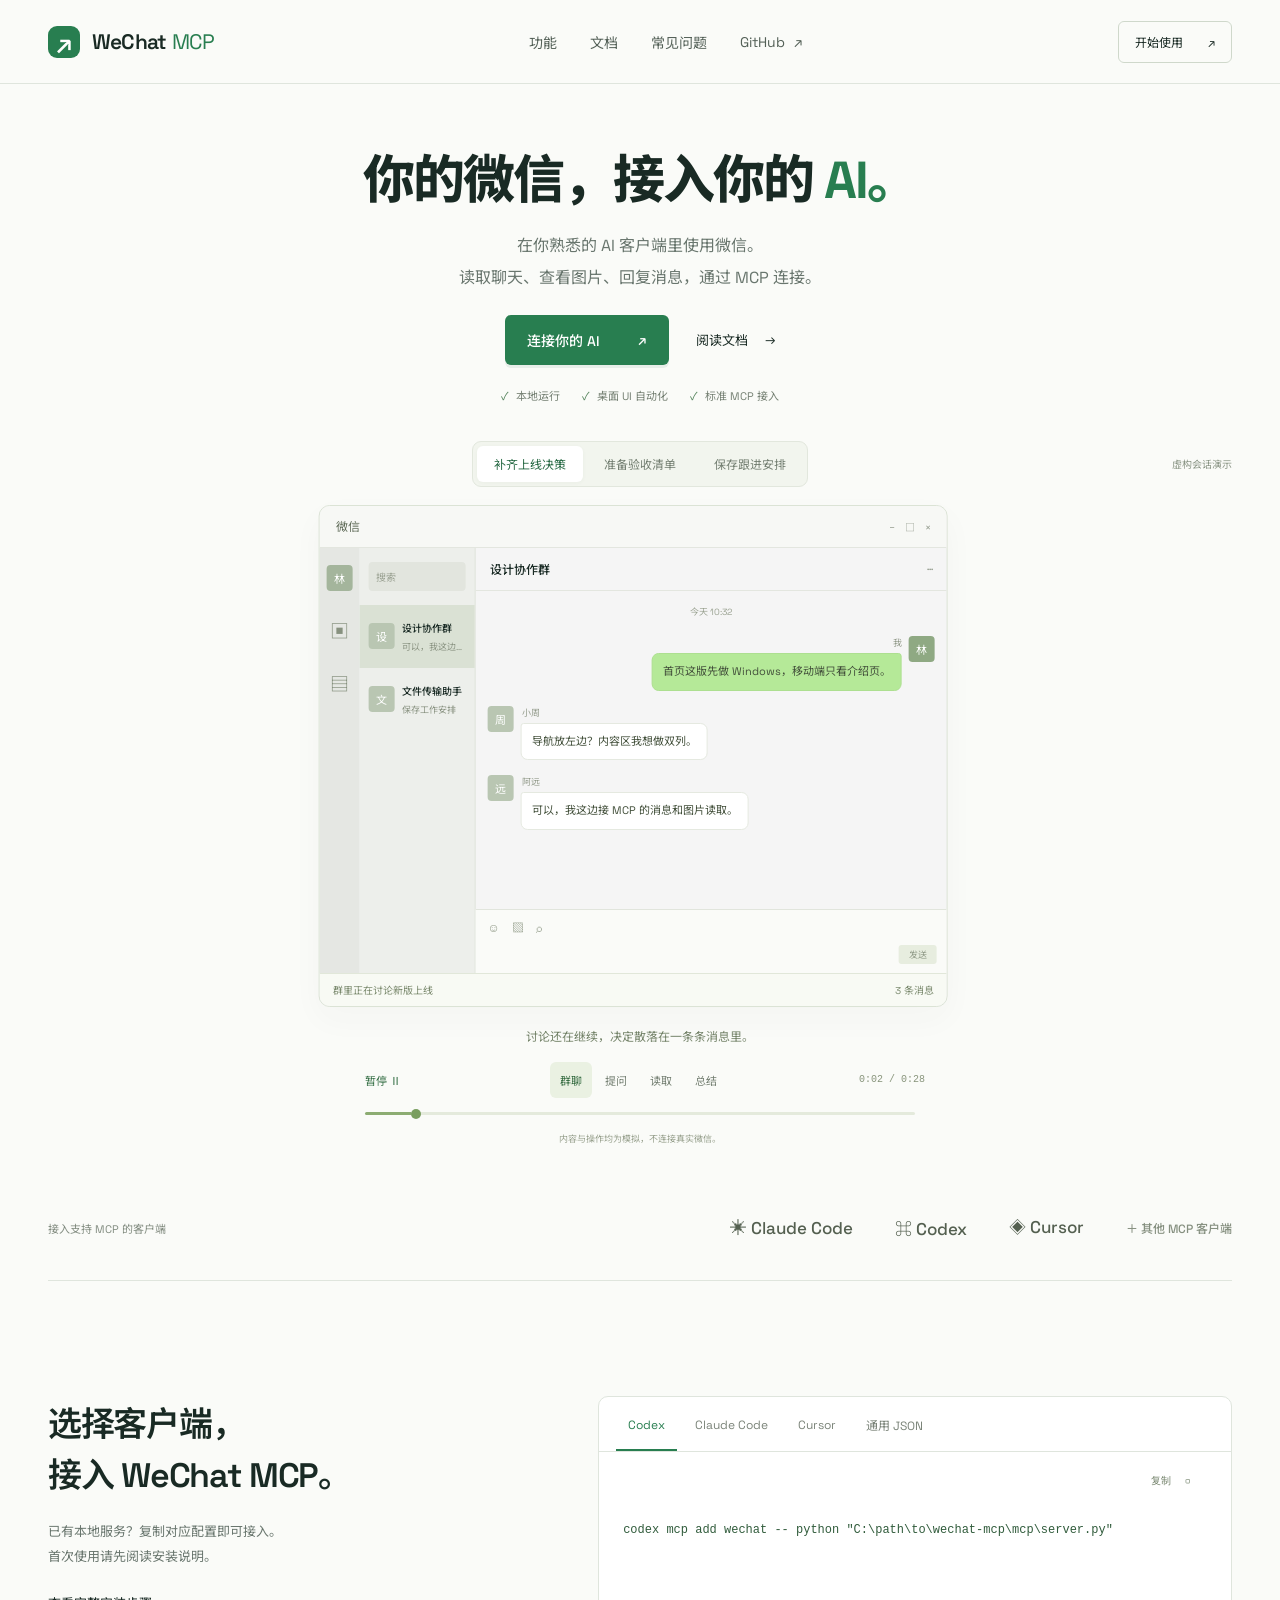
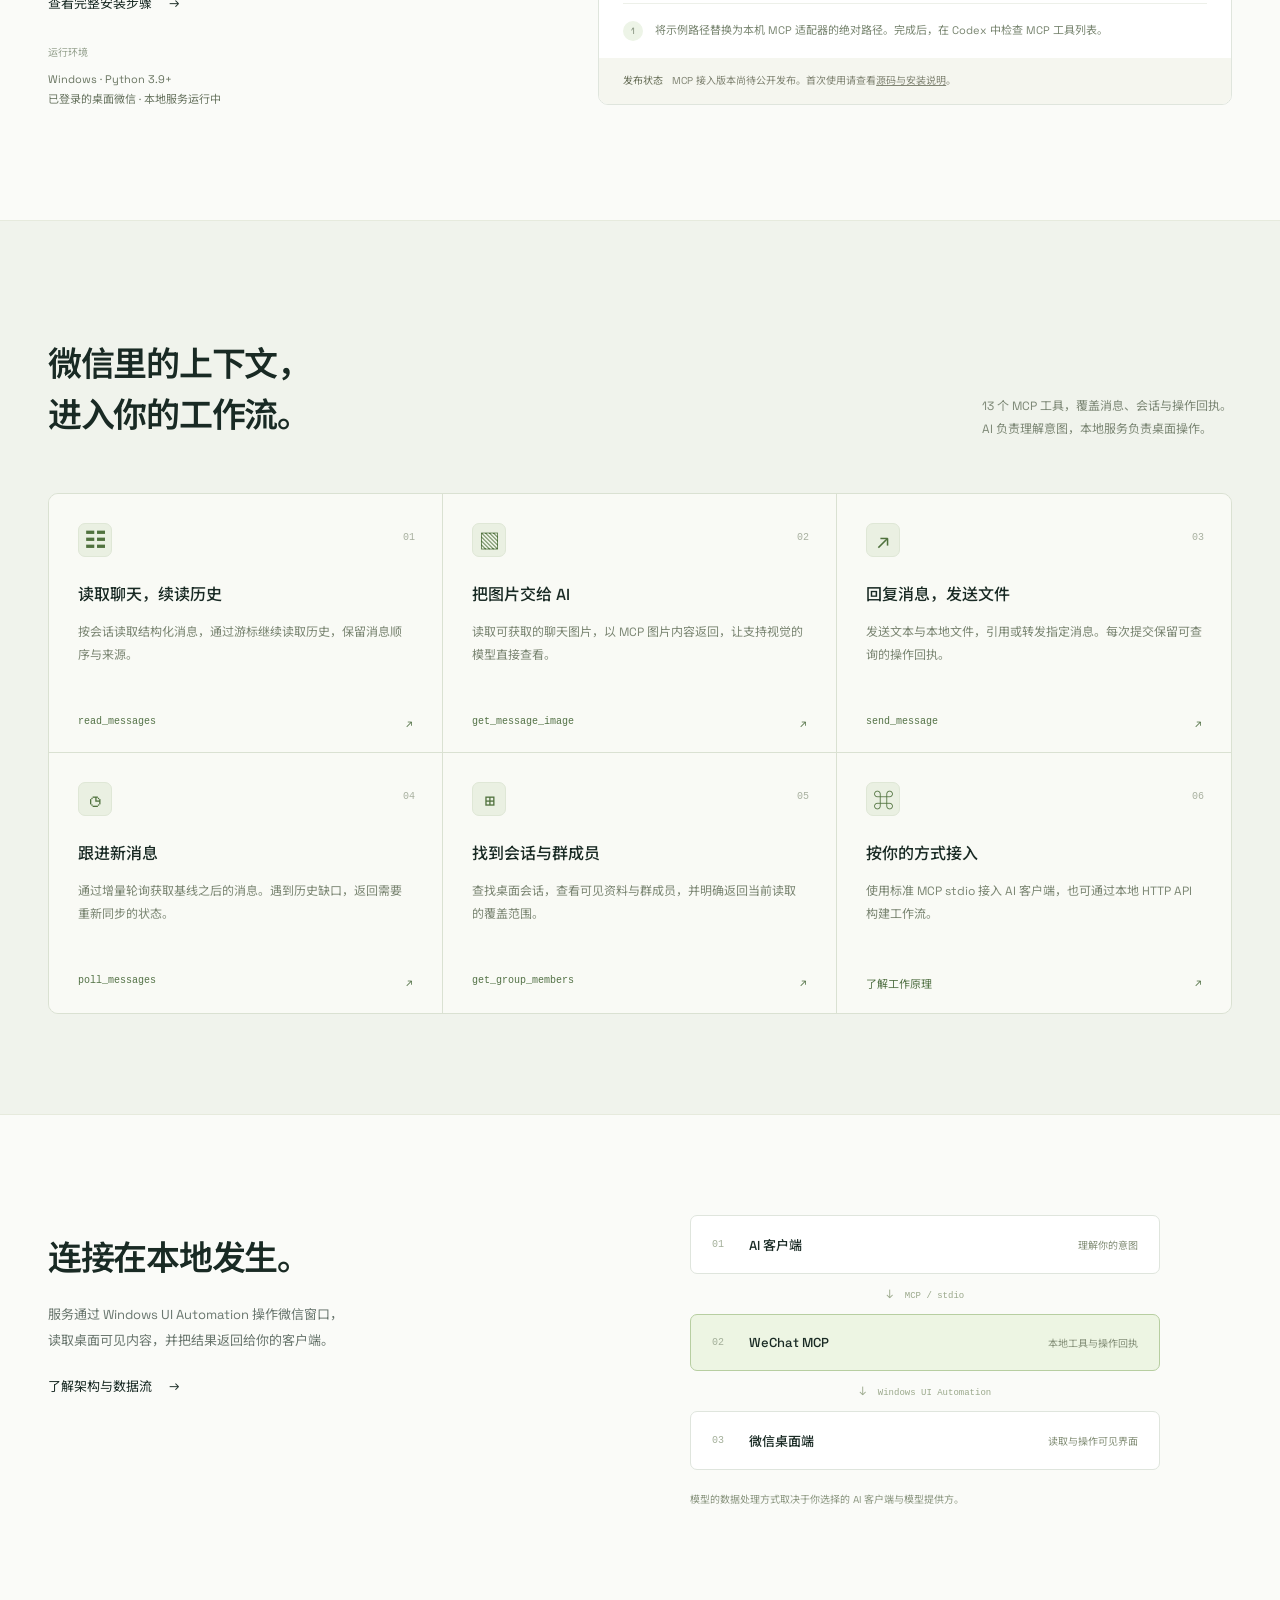
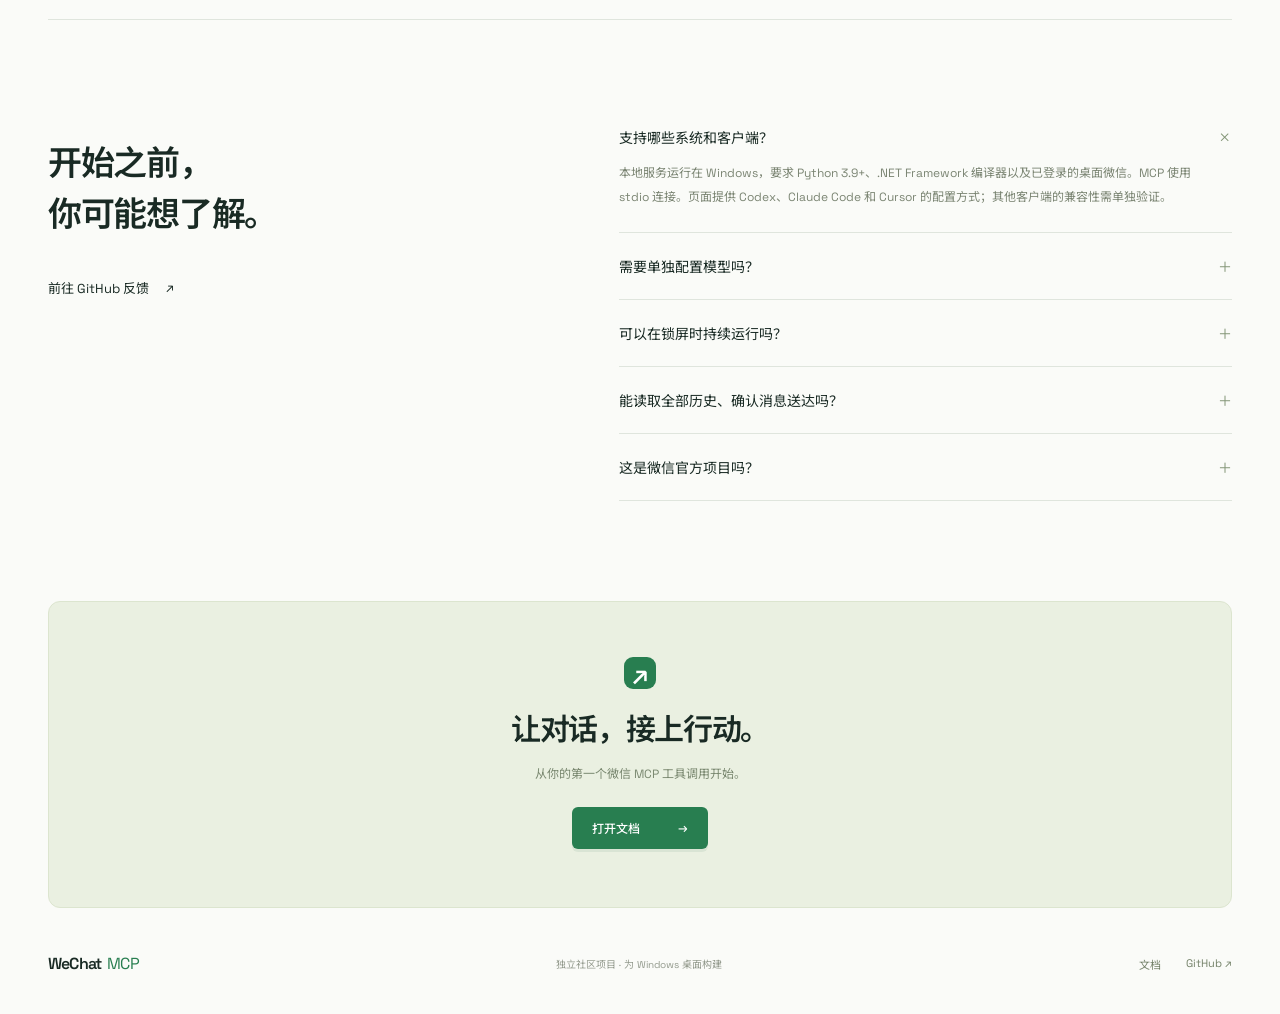
==== commit 371c9985: "feat: turn product demos into practical conversation stories" ====
--- a/website/index.html
+++ b/website/index.html
@@ -5,7 +5,7 @@
   <title>WeChat MCP — 让 AI 接入你的微信</title>
   <meta name="description" content="通过 MCP 连接 Windows 微信。读取消息、查看图片、发送文件，让你熟悉的 AI 助手使用微信。">
   <link rel="icon" href="./favicon.svg" type="image/svg+xml"><link rel="stylesheet" href="./style.css?v=20261003-polish">
-<link rel="stylesheet" href="./demo.css?v=20261003-interfaces">
+<link rel="stylesheet" href="./demo.css?v=20261003-story">
 </head>
 <body>
 <a class="skip" href="#main">跳到正文</a>
@@ -13,37 +13,32 @@
 <main id="main">
 <section class="hero wrap">
  <div class="hero-copy"><h1>你的微信，<br>接入你的 <span>AI。</span></h1><p class="lead">在你熟悉的 AI 客户端里使用微信。<br>读取聊天、查看图片、回复消息，通过 MCP 连接。</p><div class="hero-actions"><a class="button primary" href="#install">连接你的 AI <span>↗</span></a><a class="text-link" href="./docs.html">阅读文档 <span>→</span></a></div><div class="hero-notes"><span>本地运行</span><span>桌面 UI 自动化</span><span>标准 MCP 接入</span></div></div>
- <div class="hero-visual product-demo" aria-label="WeChat MCP 模拟演示">
-
-  <div class="demo-choices" aria-label="选择演示场景"><button data-demo="read" aria-pressed="true">读取消息</button><button data-demo="image" aria-pressed="false">查看图片</button><button data-demo="send" aria-pressed="false">发送回执</button></div>
- <div class="demo-interfaces"><div class="desktop-window" aria-label="微信桌面端模拟界面">
- <div class="desktop-titlebar"><span>微信桌面端</span><span aria-hidden="true">−　□　×</span></div>
- <div class="desktop-body"><aside class="wx-rail" aria-hidden="true"><span class="wx-user">林</span><span>▣</span><span>♧</span><span>▤</span></aside>
- <aside class="wx-chats" aria-label="模拟会话"><div class="wx-search">搜索</div><div class="wx-chat selected"><i>设</i><div><b>设计群</b><small>周五前补齐移动端交互稿</small></div></div><div class="wx-chat"><i>文</i><div><b>文件传输助手</b><small>文件与消息</small></div></div></aside>
- <div class="wx-conversation"><div class="wx-chat-title"><b id="wx-title">设计群</b><span aria-hidden="true">···</span></div>
- <div class="wx-messages"><div class="wx-time">今天 10:32</div><div class="wx-message source-row"><i>林</i><div><small>小林</small><p id="wx-message-one">首页设计已确认，准备进入开发。</p></div></div>
- <div class="wx-message source-row"><i>周</i><div><small>小周</small><p id="wx-message-two">周五前补齐移动端交互稿。</p><div id="wx-image" hidden></div></div></div>
- <div class="wx-message outgoing" id="wx-outgoing" hidden><div><p>MCP 连接测试</p></div><i>我</i></div></div>
- <div class="wx-composer"><span aria-hidden="true">☺　▧　⌕</span><p id="wx-draft"></p><span class="wx-send" aria-hidden="true">发送</span></div></div></div>
- <div class="wx-capture-state" id="wx-capture-state">等待 AI 请求</div></div>
- <div class="demo-window">
-  <div class="window-bar"><span class="window-dots" aria-hidden="true">● ● ●</span><span>你的 AI 助手</span><span class="demo-tag">模拟演示</span></div>
-
-  <div class="demo-content">
-   <div class="prompt"><span class="avatar">你</span><p id="demo-prompt">帮我看看设计群最近讨论了什么。</p></div>
-   <div class="demo-stage" id="demo-stage">
-    <div class="tool-line"><span class="tool-icon">⌘</span><code id="demo-tool">wechat / read_messages</code><span class="demo-tool-state" id="demo-tool-state">返回结果</span></div>
-    <pre class="demo-payload" id="demo-payload">{ "chat_name": "设计群", "limit": 20 }</pre>
-    <div id="demo-return" class="demo-return"><small>微信返回的内容</small><p id="demo-return-text">首页设计已确认，准备进入开发。<br>周五前补齐移动端交互稿。</p></div><div class="demo-response" id="demo-response"><span class="spark" aria-hidden="true">✳</span><div><b id="demo-answer-title">讨论集中在两个事项：</b><p id="demo-answer-text">首页设计已确认，准备进入开发。
-周五前补齐移动端交互稿。</p>
-    <svg id="demo-image" hidden viewBox="0 0 300 76" role="img" aria-label="虚构设计稿：绿色导航、内容区和两个卡片"><rect x="1" y="1" width="298" height="74" rx="6" fill="#f6f9f1" stroke="#dae5cf"/><rect x="12" y="11" width="50" height="54" rx="4" fill="#e3edd7"/><path d="M22 24h28M22 33h20M22 42h24" stroke="#94af7c" stroke-width="3" stroke-linecap="round"/><rect x="74" y="11" width="212" height="12" rx="3" fill="#397b50"/><rect x="74" y="32" width="100" height="33" rx="4" fill="#e5eedc"/><rect x="184" y="32" width="102" height="33" rx="4" fill="#e5eedc"/><path d="M85 43h46M85 52h68M195 43h46M195 52h68" stroke="#b2c79f" stroke-width="3" stroke-linecap="round"/></svg>
-    <small id="demo-result-note">根据返回内容，由 AI 助手整理</small></div></div>
-   </div>
+ <div class="product-demo" role="region" aria-label="微信与 Codex 模拟演示">
+  <div class="story-top"><div class="story-scenes" aria-label="选择演示故事"><button data-scene="read" aria-pressed="true">补齐上线决策</button><button data-scene="image" aria-pressed="false">准备验收清单</button><button data-scene="send" aria-pressed="false">保存跟进安排</button></div><span class="story-fiction">虚构会话演示</span></div>
+  <div class="story-surfaces" aria-label="查看演示界面"><button data-surface="wechat" aria-pressed="true">微信</button><button data-surface="codex" aria-pressed="false">Codex</button></div>
+  <div class="story-viewport">
+   <section class="story-wechat story-window" aria-label="微信桌面端"><div class="story-titlebar"><span>微信</span><span aria-hidden="true">−　□　×</span></div>
+    <div class="story-wx-layout"><aside class="story-wx-rail" aria-hidden="true"><span class="story-owner">林</span><span>▣</span><span>▤</span></aside>
+     <aside class="story-chat-list" aria-label="演示会话"><div class="story-search">搜索</div><div class="story-chat selected" data-chat="group"><i>设</i><div><b>设计协作群</b><small id="story-preview">有新消息</small></div></div><div class="story-chat" data-chat="saved"><i>文</i><div><b>文件传输助手</b><small>保存工作安排</small></div></div></aside>
+     <div class="story-conversation"><div class="story-chat-heading"><b id="story-chat-title">设计协作群</b><span aria-hidden="true">···</span></div>
+      <div class="story-messages" tabindex="0" aria-label="演示聊天记录"><div class="story-message-track"><p class="story-message-time">今天 10:32</p><div id="story-message-list"></div></div></div>
+      <div class="story-compose"><span aria-hidden="true">☺　▧　⌕</span><p id="story-draft"></p><span class="story-send-label" aria-hidden="true">发送</span></div>
+     </div>
+    </div><div class="story-wx-status"><span id="story-wx-status">群里正在讨论新版上线</span><span id="story-message-count">0 条消息</span></div>
+   </section>
+   <section class="story-codex story-window" aria-label="Codex 助手"><div class="story-titlebar"><span class="story-codex-brand"><svg viewBox="0 0 20 20" width="18" height="18" aria-hidden="true"><path d="m7 5-5 5 5 5M13 5l5 5-5 5" fill="none" stroke="currentColor" stroke-width="1.5" stroke-linecap="round" stroke-linejoin="round"/></svg>Codex</span><span>新任务</span></div>
+    <div class="story-codex-body" tabindex="0" aria-label="Codex 演示对话">
+     <div class="story-question"><span>你</span><p id="story-question"></p><i class="story-caret" aria-hidden="true"></i></div>
+     <div class="story-tool"><span class="story-tool-dot" aria-hidden="true"></span><div><code id="story-tool-name">read_messages</code><small id="story-tool-detail">读取设计协作群</small></div><span id="story-tool-status">读取中</span></div>
+     <div class="story-summary"><div class="story-answer-heading"><span aria-hidden="true">✳</span><b id="story-answer-title">群里讨论的是新版上线安排。</b></div><div id="story-answer-items"></div><p id="story-answer-note"></p></div>
+    </div><div class="story-codex-footer">根据微信返回的内容整理</div>
+   </section>
   </div>
- </div></div>
-  <div class="demo-controls"><button id="demo-play" aria-label="播放模拟演示">播放 <span aria-hidden="true">▷</span></button><div class="demo-steps" aria-label="演示步骤"><button data-step="0">提出需求</button><button data-step="1">读取界面</button><button data-step="2">接收内容</button><button data-step="3" aria-current="step">生成回复</button></div><span id="demo-time">0:12</span></div>
-  <div class="demo-progress" aria-hidden="true"><div id="demo-progress-fill"></div></div>
- <p class="demo-disclaimer">虚构会话 · 不连接你的微信，不执行真实发送</p>
+  <div class="story-caption" id="story-caption" role="status" aria-live="off">群里讨论还在继续，消息一条接着一条。</div>
+  <div class="story-controls"><button id="story-play" aria-label="暂停演示">暂停 Ⅱ</button><div class="story-steps" aria-label="跳到故事章节"><button data-chapter="0" aria-current="step">群聊</button><button data-chapter="1">提问</button><button data-chapter="2">读取</button><button data-chapter="3">总结</button></div><span id="story-clock">0:00 / 0:28</span></div>
+  <input class="story-scrubber" type="range" min="0" max="28000" step="100" value="0" aria-label="演示进度">
+  <p class="story-disclaimer">内容与操作均为模拟，不连接真实微信。</p>
+  <noscript><p class="story-disclaimer">启用 JavaScript 可播放群聊、验收清单与保存安排的交互演示。</p></noscript>
  </div>
 </section>
 <section class="clients wrap"><span>接入支持 MCP 的客户端</span><div><b>✳ Claude Code</b><b>⌘ Codex</b><b>◈ Cursor</b><b>＋ 其他 MCP 客户端</b></div></section>
@@ -53,5 +48,5 @@
 <section id="faq" class="section wrap faq"><div><h2>开始之前，<br>你可能想了解。</h2><a class="text-link" href="https://github.com/aytoast/wechat-mcp/issues">前往 GitHub 反馈 <span>↗</span></a></div><div class="faq-list"><details open><summary>支持哪些系统和客户端？<span>＋</span></summary><p>本地服务运行在 Windows，要求 Python 3.9+、.NET Framework 编译器以及已登录的桌面微信。MCP 使用 stdio 连接。页面提供 Codex、Claude Code 和 Cursor 的配置方式；其他客户端的兼容性需单独验证。</p></details><details><summary>需要单独配置模型吗？<span>＋</span></summary><p>WeChat MCP 负责读取和操作微信。理解消息、生成摘要和回复由你选择的 AI 客户端与模型完成，模型在客户端中配置。</p></details><details><summary>可以在锁屏时持续运行吗？<span>＋</span></summary><p>操作期间需要 Windows 保持唤醒、解锁，微信窗口可用。消息读取与操作可能切换会话、占用前台焦点。</p></details><details><summary>能读取全部历史、确认消息送达吗？<span>＋</span></summary><p>历史范围取决于微信桌面端已同步的内容。回执记录本地提交结果，接收端送达状态仍为未验证。请检查回执状态，避免在结果未知时重复发送。</p></details><details><summary>这是微信官方项目吗？<span>＋</span></summary><p>WeChat MCP 是独立社区项目，与腾讯及微信团队无隶属关系。</p></details></div></section>
 <section class="closing wrap"><span class="brand-icon">↗</span><h2>让对话，接上行动。</h2><p>从你的第一个微信 MCP 工具调用开始。</p><a class="button primary" href="./docs.html">打开文档 <span>→</span></a></section>
 </main><footer class="wrap"><a class="brand" href="./">WeChat <b>MCP</b></a><span>独立社区项目 · 为 Windows 桌面构建</span><div><a href="./docs.html">文档</a><a href="https://github.com/aytoast/wechat-mcp">GitHub ↗</a></div></footer><div id="toast" role="status" aria-live="polite"></div><script src="./app.js?v=20261003-polish"></script>
-<script src="./demo.js?v=20261003-interfaces"></script>
+<script src="./demo.js?v=20261003-story"></script>
 </body></html>
--- a/website/demo.css
+++ b/website/demo.css
@@ -1,73 +1,123 @@
-.product-demo{padding:25px 0 20px 10px}
-.product-demo .demo-window{transform:none}
-.demo-choices{display:flex;gap:4px;padding:13px 18px 0}
-.demo-choices button{border:1px solid transparent;border-radius:5px;background:transparent;padding:7px 10px;font-size:11px;color:#7c8972;transition:color .18s,background .18s,border-color .18s}
-.demo-choices button[aria-pressed=true]{color:#306744;background:#eef4e7;border-color:#dce7d2}
-.product-demo .demo-content{padding:21px 23px 12px}
-.product-demo .prompt{min-height:40px;align-items:flex-start;line-height:1.8}
-.product-demo .prompt p{padding-top:2px}
-.demo-stage{height:290px}
-.product-demo .tool-line{margin-top:12px;transition:opacity .24s}
-.demo-tool-state{margin-left:auto;font-size:9px;white-space:nowrap}
-.demo-payload{font-size:10px;line-height:1.8;padding:12px 13px;min-height:66px;background:#fafcf7;border:1px solid #e0e9d8;border-top:0;border-radius:0 0 6px 6px;transition:opacity .24s}
-.demo-response{display:flex;gap:12px;padding-top:20px;transition:opacity .28s,transform .28s}
-.demo-response>div{min-width:0;flex:1}
-.demo-response b{font-size:12px;font-weight:500}
-.demo-response p{font-size:11px;line-height:1.9;color:#65755c;white-space:pre-line;margin:9px 0}
-.demo-response small{font-size:9px;color:#8a977e;display:block;line-height:1.7}
-#demo-image{width:100%;max-width:280px;height:63px;margin-bottom:7px}
-#demo-image[hidden]{display:none}
-.product-demo[data-stage="0"] .tool-line,.product-demo[data-stage="0"] .demo-payload{opacity:.28}
-.product-demo[data-stage="0"] .demo-response,.product-demo[data-stage="1"] .demo-response{opacity:0;transform:translateY(5px);visibility:hidden}
-.demo-route{padding:0 28px 12px}
-.demo-route svg{display:block;width:100%;height:43px}
-.route-signal{opacity:0}
-.product-demo[data-stage="1"] .route-signal{opacity:1;animation:route-travel 1.8s linear infinite;animation-play-state:paused}
-.product-demo.is-playing[data-stage="1"] .route-signal{animation-play-state:running}
-@keyframes route-travel{from{stroke-dashoffset:7}to{stroke-dashoffset:-283}}
-.demo-controls{display:flex;align-items:center;gap:10px;padding:10px 15px;border-top:1px solid #e7ebe3}
-.demo-controls button{border:0;border-radius:4px;background:transparent;color:#7a8770;font-size:10px;padding:7px 5px;transition:background .18s,color .18s}
-#demo-play{color:#376743;min-width:58px;text-align:left}
-#demo-play span{margin-left:5px}
-.demo-steps{display:flex;gap:6px;margin:auto}
-.demo-steps button[aria-current]{color:#357444;background:#edf4e6}
-#demo-time{font:9px var(--mono);color:#8a977e;min-width:27px}
-.demo-progress{height:2px;background:#eff3e9;overflow:hidden;border-radius:0 0 10px 10px}
-#demo-progress-fill{height:100%;background:#8fb678;transform-origin:left;transform:scaleX(1)}
-.demo-disclaimer{position:relative;text-align:center;font-size:9px;line-height:1.8;color:#8a977f;margin:14px 0 0}
-@media(hover:hover){.demo-controls button:hover,.demo-choices button:hover{background:#f0f5ea;color:#356645}}
-@media(max-width:720px){.product-demo{padding:12px 0 5px;margin:22px 0 0}.product-demo .demo-content{padding-inline:16px}.demo-choices{padding-inline:10px}.demo-controls{padding-inline:10px;gap:3px}.demo-steps{gap:0}.demo-controls button{font-size:9px}.demo-stage{height:315px}.demo-tool-state{font-size:8px}.product-demo .tool-line{gap:6px;font-size:10px}.demo-disclaimer{font-size:8px}}
-@media(prefers-reduced-motion:reduce){.product-demo *{animation:none!important;transition:none!important}.route-signal{display:none}}
-/* Two synchronized application surfaces. */
+/* Product stories: one conversation, then a useful task in Codex. */
 .hero{display:block;padding-top:54px;padding-bottom:42px}
 .hero-copy{text-align:center;max-width:880px;margin:0 auto 38px}
-.hero h1{font-size:52px;letter-spacing:-2px;margin:10px 0 18px}.hero h1 br{display:none}
-.hero-actions,.hero-notes{justify-content:center}.hero-actions{margin-top:22px}.hero-notes{margin-top:22px}
-.product-demo{padding:0;margin:0;background:none}
-.demo-interfaces{display:grid;grid-template-columns:1.1fr 1fr;gap:22px;align-items:stretch}
-.product-demo .demo-window,.desktop-window{min-width:0;border:1px solid #dbe3d5;border-radius:10px;background:white;overflow:hidden;box-shadow:0 12px 32px #334c3108}
-.demo-choices{justify-content:center;padding:0 0 18px}
-.product-demo .demo-content{padding:22px 22px 18px}.demo-stage{height:355px}
-.desktop-titlebar{height:46px;padding:0 17px;display:flex;align-items:center;justify-content:space-between;background:#f4f4f4;border-bottom:1px solid #e4e4e4;color:#5b625b;font-size:11px}
-.desktop-titlebar>span:last-child{font-size:12px;color:#899087}
-.desktop-body{height:415px;display:grid;grid-template-columns:44px 124px minmax(0,1fr)}
-.wx-rail{background:#e4e6e4;display:flex;flex-direction:column;align-items:center;gap:23px;padding:19px 0;color:#7a8279;font-size:20px}
-.wx-user{display:grid;place-items:center;background:#a4b6a2;color:white;width:26px;height:26px;border-radius:4px;font-size:11px}
-.wx-chats{background:#eeefee;border-right:1px solid #e0e4dd;overflow:hidden}.wx-search{background:#e2e5e0;color:#969e90;border-radius:4px;margin:15px 9px;padding:7px;font-size:10px}
-.wx-chat{display:flex;gap:7px;padding:14px 8px;align-items:center}.wx-chat.selected{background:#d9e0d5}.wx-chat i,.wx-message i{font-style:normal;display:grid;place-items:center;width:27px;height:27px;flex-shrink:0;background:#bdc9bb;color:#fff;border-radius:3px;font-size:11px}.wx-chat div{min-width:0}.wx-chat b{font-weight:500;font-size:10px;display:block;white-space:nowrap}.wx-chat small{display:block;font-size:8px;color:#90958a;overflow:hidden;text-overflow:ellipsis;white-space:nowrap;margin-top:6px}
-.wx-conversation{min-width:0;background:#f6f6f6;display:flex;flex-direction:column}.wx-chat-title{height:43px;display:flex;align-items:center;justify-content:space-between;padding:0 14px;border-bottom:1px solid #e5e5e5;font-size:12px}.wx-chat-title b{font-weight:500}
-.wx-messages{padding:18px 12px;flex:1;min-height:0;overflow:hidden}.wx-time{text-align:center;color:#a6aaa1;font-size:8px;margin-bottom:23px}.wx-message{display:flex;gap:7px;margin-bottom:20px;transition:transform .6s var(--ease),opacity .3s}.wx-message>div{min-width:0;max-width:calc(100% - 30px)}.wx-message small{font-size:8px;color:#939a8c;display:block;margin-bottom:5px}.wx-message p{font-size:10px;line-height:1.8;background:white;border:1px solid #e7e9e4;border-radius:3px;margin:0;padding:8px 9px;color:#444f3f;transition:box-shadow .3s,border-color .3s}
-.product-demo[data-stage="1"] .source-row p,.product-demo[data-stage="1"] #wx-image:not([hidden]){box-shadow:0 0 0 2px #81af6255;border-color:#90b571}
-.product-demo[data-stage="1"] .source-row{transform:translateY(-5px)}
-.wx-composer{height:89px;background:#fcfcfc;border-top:1px solid #e4e6e1;padding:10px 12px;color:#92988b;font-size:12px;position:relative}.wx-composer p{font-size:10px;margin:8px 0;color:#56644a}.wx-send{position:absolute;right:12px;bottom:9px;font-size:8px;background:#e8ece5;padding:3px 12px;border-radius:3px}
-.wx-capture-state{font-size:10px;padding:13px 16px;background:#f8faf5;color:#738864;border-top:1px solid #e3e9dc}
-.wx-message.outgoing{justify-content:flex-end}.outgoing p{background:#a5e478;border-color:#9eda73}.wx-message[hidden]{display:none}.product-demo[data-scene="send"] .source-row{display:none}
-#wx-image{background:white;border:1px solid #e0e6d9;padding:5px;border-radius:3px;margin-top:6px}#wx-image svg{width:100%;height:auto;display:block}
-.demo-return{margin-top:12px;padding:11px 13px;border-left:2px solid #afc696;background:#f6f9f1;transition:opacity .3s,transform .3s}.demo-return>small{color:#849475;font-size:9px}.demo-return p{font:10px/1.8 var(--mono);white-space:pre-line;margin:6px 0 0;color:#627853}
-.product-demo[data-stage="0"] .demo-return,.product-demo[data-stage="1"] .demo-return{visibility:hidden;opacity:0;transform:translateY(4px)}
-.product-demo[data-stage="2"] .demo-response{opacity:0;visibility:hidden;transform:translateY(5px)}
-.demo-response{padding-top:15px}.demo-response p{margin:7px 0}.demo-payload{min-height:54px}#demo-image{height:48px;max-width:220px}
-.demo-controls{max-width:570px;margin:16px auto 0;border:0;padding:8px 5px}.demo-progress{max-width:550px;margin:auto}.demo-disclaimer{margin-top:13px}
-@media(max-width:1000px){.desktop-body{grid-template-columns:36px 92px minmax(0,1fr)}.demo-interfaces{gap:14px}.hero h1{font-size:45px}}
-@media(max-width:720px){.hero{padding-top:36px}.hero h1{font-size:37px;line-height:1.4}.hero h1 br{display:block}.hero-copy{margin-bottom:30px}.demo-interfaces{grid-template-columns:1fr;gap:18px}.desktop-body{grid-template-columns:36px 98px minmax(0,1fr);height:365px}.demo-stage{height:385px}.product-demo .demo-content{padding:18px 16px}.demo-choices{padding-bottom:15px}.wx-capture-state{padding-block:11px}.demo-controls{gap:2px}.demo-controls button{font-size:9px}.demo-steps button{padding-inline:5px}}
-@media(prefers-reduced-motion:reduce){.product-demo *{transition:none!important;animation:none!important}}
+.hero h1{font-size:52px;letter-spacing:-2px;margin:10px 0 18px}
+.hero h1 br{display:none}
+.hero-actions,.hero-notes{justify-content:center}
+.hero-actions,.hero-notes{margin-top:22px}
+.product-demo{--reveal:0;--wx-shift:25%;--codex-y:24px;min-width:0}
+.product-demo [hidden]{display:none!important}
+.product-demo button{border:0;background:transparent;color:#758073;border-radius:6px;transition:color 180ms ease,background 180ms ease}
+.product-demo button:focus-visible{outline-offset:2px}
+.story-top{display:flex;align-items:center;justify-content:center;position:relative;margin-bottom:18px;gap:12px}
+.story-scenes{display:flex;gap:4px;padding:4px;border:1px solid #e2e7dd;background:#f2f5ee;border-radius:9px}
+.story-scenes button{font-size:12px;padding:9px 17px;white-space:nowrap}
+.story-scenes button[aria-pressed=true]{background:#fff;color:#286a45;box-shadow:0 1px 4px #29442c0a}
+.story-fiction{position:absolute;right:0;color:#8a9585;font-size:10px}
+.story-surfaces{display:none}
+.story-viewport{height:502px;position:relative;isolation:isolate}
+.story-window{position:absolute;top:0;bottom:0;border:1px solid #dbe3d5;border-radius:11px;overflow:hidden;box-shadow:0 12px 32px #334c3108;display:flex;flex-direction:column;min-width:0}
+.story-wechat{left:0;width:calc(54% - 10px);transform:translateX(var(--wx-shift));background:#f5f5f5}
+.story-codex{right:0;width:calc(46% - 10px);background:#fff;opacity:var(--reveal);transform:translateY(var(--codex-y));pointer-events:none}
+.product-demo[data-codex=true] .story-codex{pointer-events:auto}
+.story-titlebar{height:42px;flex-shrink:0;display:flex;align-items:center;justify-content:space-between;padding:0 16px;border-bottom:1px solid #e3e6df;background:#f7f8f5;color:#626e5b;font-size:12px}
+.story-titlebar>span:last-child{color:#91998b;font-size:10px}
+.story-codex-brand{display:flex;align-items:center;gap:8px;color:#354a35;font-weight:500}
+.story-wx-layout{display:flex;flex:1;min-height:0}
+.story-wx-rail{width:40px;flex-shrink:0;background:#e5e7e3;display:flex;flex-direction:column;align-items:center;gap:25px;padding-top:17px;font-size:19px;color:#87917f}
+.story-owner{display:grid;place-items:center;background:#a4b59c;color:white;width:26px;height:26px;border-radius:4px;font-size:11px}
+.story-chat-list{width:116px;flex-shrink:0;background:#edeFEB;border-right:1px solid #e0e4dd}
+.story-search{margin:14px 9px;background:#e2e5de;color:#9ca394;font-size:10px;border-radius:4px;padding:7px}
+.story-chat{display:flex;gap:7px;padding:15px 9px;align-items:center}
+.story-chat.selected{background:#dae1d4}
+.story-chat i,.story-message-avatar{font-style:normal;display:grid;place-items:center;width:26px;height:26px;flex-shrink:0;background:#b9c6b2;color:#fff;border-radius:4px;font-size:11px}
+.story-chat div{min-width:0}
+.story-chat b{display:block;font-size:10px;white-space:nowrap;font-weight:500}
+.story-chat small{display:block;overflow:hidden;white-space:nowrap;text-overflow:ellipsis;color:#8b9483;font-size:9px;margin-top:5px}
+.story-conversation{min-width:0;flex:1;display:flex;flex-direction:column}
+.story-chat-heading{height:43px;flex-shrink:0;display:flex;align-items:center;justify-content:space-between;border-bottom:1px solid #e3e6df;padding:0 14px;font-size:12px}
+.story-chat-heading b{font-weight:500}
+.story-chat-heading>span{color:#8c9585}
+.story-messages{flex:1;min-height:0;overflow:auto;overscroll-behavior:contain;scrollbar-width:thin;scrollbar-color:#d2dbcb transparent}
+.story-message-track{position:relative;padding:14px 12px 6px}
+.story-message-time{font-size:9px;color:#9aA291;text-align:center;margin:0 0 18px}
+.story-message{display:flex;gap:7px;padding-bottom:15px;position:relative;transform-origin:left center}
+.story-message[hidden],.story-answer-item[hidden]{display:none}
+.story-message.self{flex-direction:row-reverse;transform-origin:right center}
+.story-message.self .story-message-avatar{background:#8fa983}
+.story-message-body{min-width:0;max-width:calc(100% - 48px)}
+.story-message small{display:block;color:#929a8a;font-size:9px;margin:0 0 4px 1px}
+.story-message.self small{text-align:right}
+.story-message p{font-size:11px;line-height:1.8;margin:0;padding:8px 10px;background:white;border:1px solid #e5e9e0;border-radius:3px 7px 7px;color:#43503b;overflow-wrap:anywhere;white-space:pre-line}
+.story-message.self p{background:#b5e998;border-color:#addf90;border-radius:7px 3px 7px 7px}
+.story-message.is-read p,.story-message.is-read .story-attachment{box-shadow:0 0 0 2px #78aa4e55}
+.story-attachment{border:1px solid #dce4d3;border-radius:5px;background:#fff;margin-top:6px;padding:6px}
+.story-attachment svg{width:100%;height:auto;display:block;min-width:145px;max-width:220px}
+.story-attachment figcaption{color:#829076;font-size:9px;padding-top:5px}
+.story-compose{height:64px;flex-shrink:0;border-top:1px solid #e1e5dc;background:#fafbf8;padding:8px 12px;position:relative;color:#919b88;font-size:12px}
+.story-compose p{font-size:10px;line-height:1.5;margin:4px 45px 0 0;color:#647458;white-space:nowrap;overflow:hidden;text-overflow:ellipsis}
+.story-send-label{position:absolute;right:10px;bottom:9px;font-size:9px;background:#e7eddf;padding:3px 10px;border-radius:3px}
+.story-wx-status{height:33px;flex-shrink:0;border-top:1px solid #e1e7d9;display:flex;align-items:center;justify-content:space-between;gap:8px;padding:0 13px;color:#7a896d;background:#f8faf4;font-size:10px}
+#story-message-count{white-space:nowrap;font-variant-numeric:tabular-nums}
+.story-codex-body{flex:1;min-height:0;overflow:auto;overscroll-behavior:contain;padding:21px 22px;scrollbar-width:thin;scrollbar-color:#d2dbcb transparent}
+.story-question{font-size:12px;line-height:1.9;padding:12px 14px;border:1px solid #e4e9dd;border-radius:8px;background:#f7f9f3;min-height:92px}
+.story-question>span{font-size:10px;color:#8a9680;display:block;margin-bottom:4px}
+.story-question p{display:inline;margin:0;color:#4b5d3f;overflow-wrap:anywhere}
+.story-caret{display:inline-block;width:1px;height:12px;background:#6a9253;vertical-align:middle;margin-left:3px}
+.story-tool{display:flex;gap:9px;align-items:center;font-size:10px;color:#7c8b6e;padding:14px 0;margin-bottom:6px;border-bottom:1px solid #edf0e7}
+.story-tool>div{flex:1;min-width:0}
+.story-tool code{font-size:10px;color:#5b7750;overflow-wrap:anywhere}
+.story-tool small{display:block;font-size:10px;margin-top:4px}
+#story-tool-status{font-size:9px;white-space:nowrap}
+.story-tool-dot{width:6px;height:6px;flex-shrink:0;background:#84aa68;border-radius:50%}
+.story-answer-heading{display:flex;gap:8px;align-items:flex-start;font-size:12px;line-height:1.8;color:#415b36;margin:12px 0}
+.story-answer-heading>span{font-size:20px;line-height:1}
+.story-answer-heading b{font-weight:500}
+.story-answer-item{padding:8px 0 8px 16px;border-left:1px solid #d8e4ca;margin-left:8px;font-size:11px;line-height:1.85;position:relative}
+.story-answer-item:before{content:'';position:absolute;left:-3px;top:15px;width:5px;height:5px;border-radius:50%;background:#a4bc90}
+.story-answer-item b{font-weight:500;color:#4d6940}
+.story-answer-item p{margin:2px 0 0;color:#75836a;overflow-wrap:anywhere}
+#story-answer-note{font-size:10px;line-height:1.8;color:#8b9781;margin:13px 0 0}
+.story-codex-footer{padding:10px 16px;border-top:1px solid #e8ede1;font-size:9px;color:#91a084;flex-shrink:0}
+.story-caption{text-align:center;font-size:12px;line-height:1.8;color:#75846a;margin:20px 0 13px;min-height:22px}
+.story-controls{display:flex;align-items:center;justify-content:center;gap:18px;max-width:570px;margin:0 auto}
+.story-controls button{font-size:11px;padding:9px 10px;min-height:36px}
+#story-play{color:#387148;min-width:64px;text-align:left}
+.story-steps{display:flex;gap:3px;flex:1;justify-content:center}
+.story-steps button[aria-current=step]{color:#376d42;background:#eaf1e2}
+#story-clock{font:10px var(--mono);color:#89957c;white-space:nowrap}
+.story-scrubber{display:block;appearance:none;-webkit-appearance:none;width:min(550px,100%);height:22px;margin:5px auto 0;background:transparent;cursor:pointer;accent-color:#6e9b53}
+.story-scrubber::-webkit-slider-runnable-track{height:3px;border-radius:3px;background:linear-gradient(to right,#8cac72 var(--progress,0%),#e4eadc var(--progress,0%))}
+.story-scrubber::-moz-range-track{height:3px;border-radius:3px;background:#e4eadc}
+.story-scrubber::-moz-range-progress{height:3px;background:#8cac72}
+.story-scrubber::-webkit-slider-thumb{appearance:none;-webkit-appearance:none;width:10px;height:10px;border-radius:50%;background:#799e5f;margin-top:-3.5px}
+.story-scrubber::-moz-range-thumb{width:10px;height:10px;border:0;border-radius:50%;background:#799e5f}
+.story-disclaimer{text-align:center;font-size:9px;line-height:1.8;color:#98a18e;margin:6px 0 0}
+@media(hover:hover){.product-demo button:hover{background:#eaf1e2;color:#367047}}
+@media(max-width:1000px){.hero h1{font-size:45px}.story-chat-list{width:96px}.story-wx-rail{width:34px}.story-fiction{position:static}.story-top{justify-content:space-between}.story-codex-body{padding:18px 16px}.story-message-body{max-width:calc(100% - 34px)}}
+@media(max-width:800px){
+ .hero{padding-top:36px}.hero h1{font-size:37px;line-height:1.4}.hero h1 br{display:block}.hero-copy{margin-bottom:30px}
+ .story-top{justify-content:center;flex-wrap:wrap;gap:8px;margin-bottom:10px}.story-scenes{width:100%;justify-content:center}.story-scenes button{flex:1;padding:9px 5px;font-size:11px}.story-fiction{font-size:9px}
+ .story-surfaces{display:flex;justify-content:center;gap:3px;margin:0 auto 11px}.story-surfaces button{font-size:11px;padding:6px 18px;min-height:32px}.story-surfaces button[aria-pressed=true]{background:#eaf1e2;color:#376d42}.story-surfaces button:disabled{opacity:.4;cursor:default}
+ .story-viewport{height:clamp(350px,calc(100svh - 360px),478px)}.story-window{width:100%;left:0;right:0}
+ .story-wechat{transform:translateX(calc(var(--reveal) * -12px));opacity:calc(1 - var(--reveal));pointer-events:none}
+ .story-codex{transform:translateX(calc((1 - var(--reveal)) * 18px));pointer-events:none}
+ .product-demo[data-surface=wechat] .story-wechat{transform:none;opacity:1;pointer-events:auto}
+ .product-demo[data-surface=wechat] .story-codex{opacity:0;pointer-events:none}
+ .product-demo[data-surface=codex] .story-wechat{opacity:0;pointer-events:none}
+ .product-demo[data-surface=codex] .story-codex{opacity:1;transform:none;pointer-events:auto}
+ .product-demo[data-surface=auto][data-codex=false] .story-wechat{pointer-events:auto}
+ .product-demo[data-surface=auto][data-codex=true] .story-codex{pointer-events:auto}
+ .story-chat-list,.story-wx-rail{display:none}
+ .story-titlebar{padding:0 13px;height:39px}
+ .story-chat-heading{height:42px}
+ .story-message-track{padding-inline:13px}.story-message-body{max-width:calc(100% - 48px)}
+ .story-message p{font-size:12px;line-height:1.75}.story-message small{font-size:10px}.story-message-avatar{width:28px;height:28px}
+ .story-compose{height:58px}.story-wx-status{font-size:9px}
+ .story-codex-body{padding:16px}.story-question{font-size:12px;min-height:106px;padding:11px 12px}
+ .story-answer-heading{font-size:12px}.story-answer-item{font-size:12px;line-height:1.8;padding-block:7px}
+ .story-caption{font-size:11px;min-height:40px;margin:16px 6px 5px}
+ .story-controls{gap:5px}.story-controls button{font-size:10px;padding:9px 7px;min-height:40px}.story-steps{gap:0}#story-play{min-width:55px}#story-clock{font-size:9px}
+}
+@media(max-width:360px){.story-codex-body{padding:13px}.story-controls{gap:0}.story-controls button{padding-inline:5px}.story-scenes button{font-size:10px}.story-caption{margin-inline:0}}
+@media(prefers-reduced-motion:reduce){.product-demo *{animation:none!important;transition:none!important}}
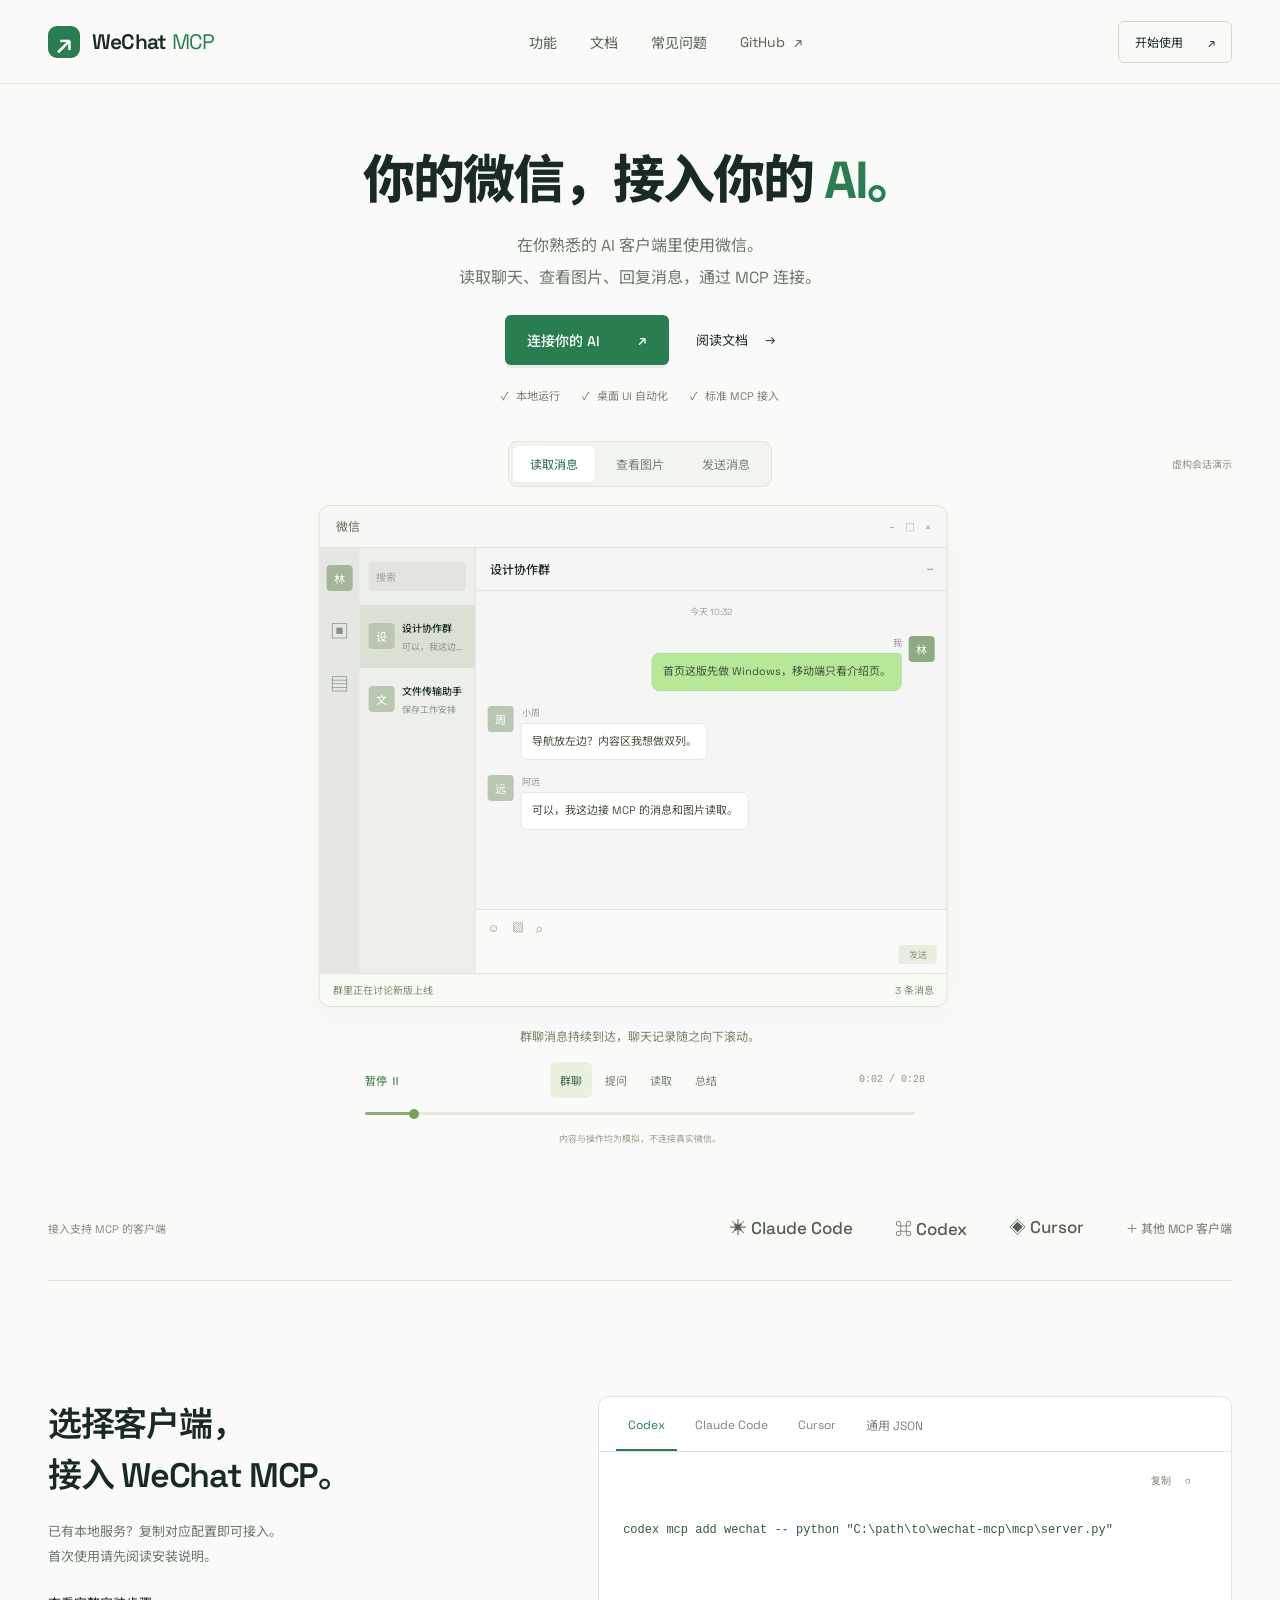
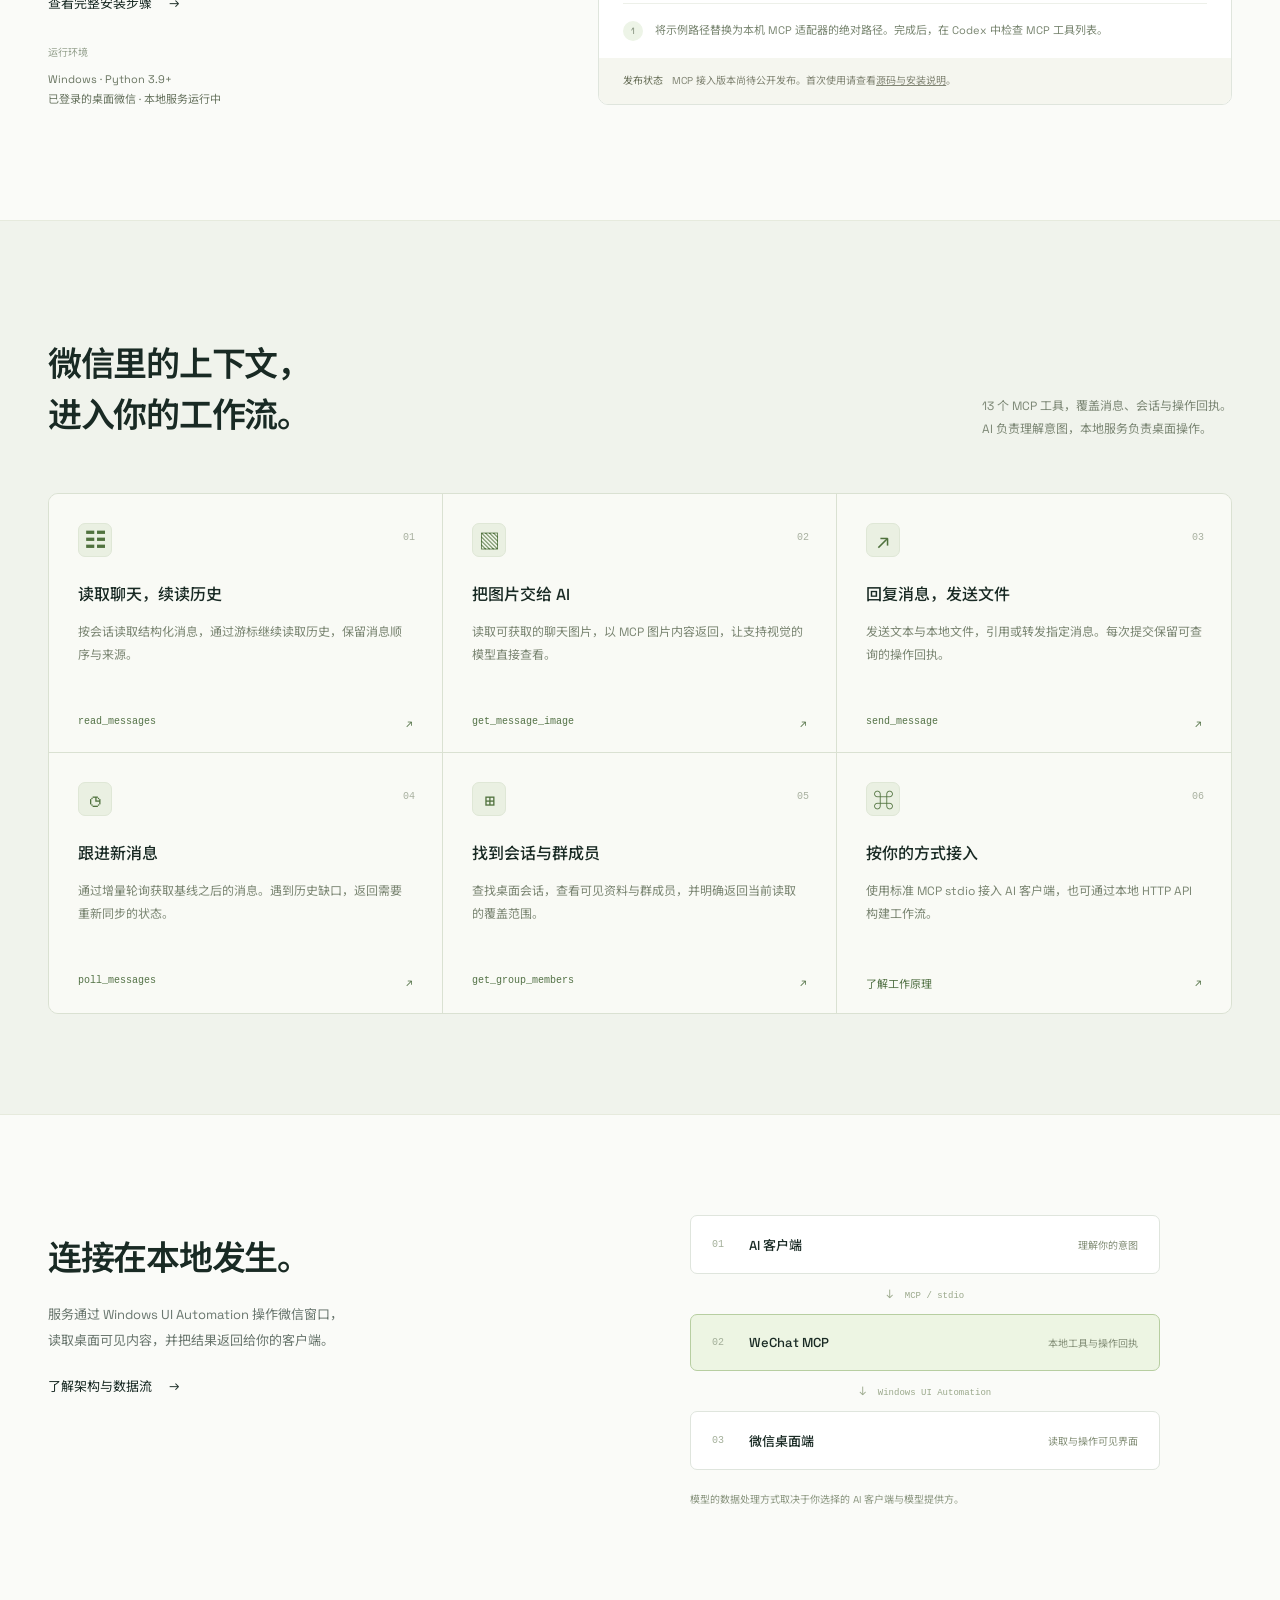
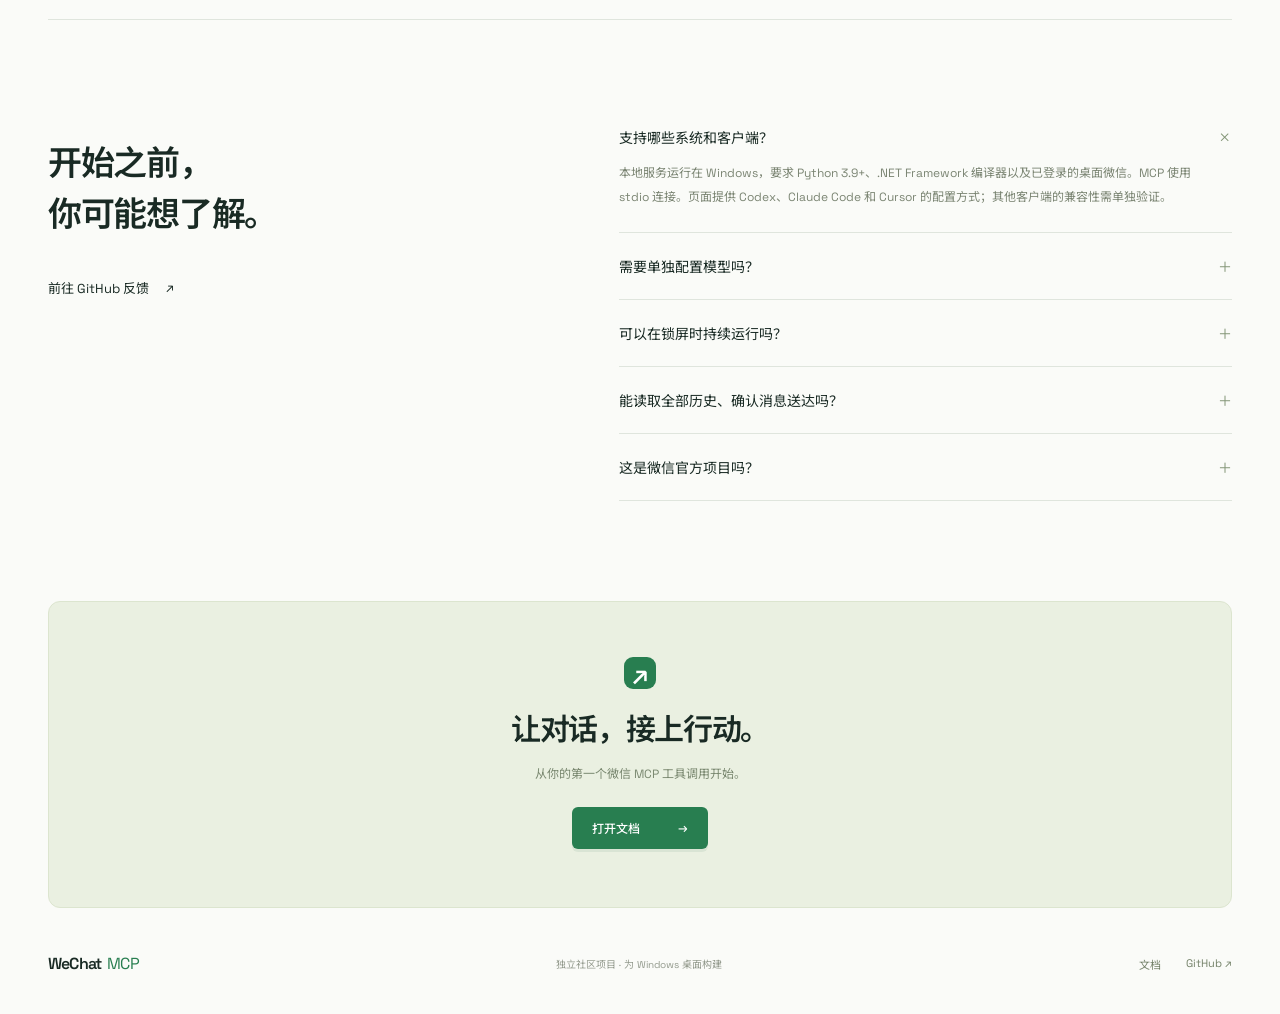
==== commit 3ef85895: "fix: distinguish message reading image viewing and sending demos" ====
--- a/website/index.html
+++ b/website/index.html
@@ -5,7 +5,7 @@
   <title>WeChat MCP — 让 AI 接入你的微信</title>
   <meta name="description" content="通过 MCP 连接 Windows 微信。读取消息、查看图片、发送文件，让你熟悉的 AI 助手使用微信。">
   <link rel="icon" href="./favicon.svg" type="image/svg+xml"><link rel="stylesheet" href="./style.css?v=20261003-polish">
-<link rel="stylesheet" href="./demo.css?v=20261003-story">
+<link rel="stylesheet" href="./demo.css?v=20261003-features">
 </head>
 <body>
 <a class="skip" href="#main">跳到正文</a>
@@ -14,7 +14,7 @@
 <section class="hero wrap">
  <div class="hero-copy"><h1>你的微信，<br>接入你的 <span>AI。</span></h1><p class="lead">在你熟悉的 AI 客户端里使用微信。<br>读取聊天、查看图片、回复消息，通过 MCP 连接。</p><div class="hero-actions"><a class="button primary" href="#install">连接你的 AI <span>↗</span></a><a class="text-link" href="./docs.html">阅读文档 <span>→</span></a></div><div class="hero-notes"><span>本地运行</span><span>桌面 UI 自动化</span><span>标准 MCP 接入</span></div></div>
  <div class="product-demo" role="region" aria-label="微信与 Codex 模拟演示">
-  <div class="story-top"><div class="story-scenes" aria-label="选择演示故事"><button data-scene="read" aria-pressed="true">补齐上线决策</button><button data-scene="image" aria-pressed="false">准备验收清单</button><button data-scene="send" aria-pressed="false">保存跟进安排</button></div><span class="story-fiction">虚构会话演示</span></div>
+  <div class="story-top"><div class="story-scenes" aria-label="选择功能演示"><button data-scene="read" aria-pressed="true">读取消息</button><button data-scene="image" aria-pressed="false">查看图片</button><button data-scene="send" aria-pressed="false">发送消息</button></div><span class="story-fiction">虚构会话演示</span></div>
   <div class="story-surfaces" aria-label="查看演示界面"><button data-surface="wechat" aria-pressed="true">微信</button><button data-surface="codex" aria-pressed="false">Codex</button></div>
   <div class="story-viewport">
    <section class="story-wechat story-window" aria-label="微信桌面端"><div class="story-titlebar"><span>微信</span><span aria-hidden="true">−　□　×</span></div>
@@ -30,6 +30,7 @@
     <div class="story-codex-body" tabindex="0" aria-label="Codex 演示对话">
      <div class="story-question"><span>你</span><p id="story-question"></p><i class="story-caret" aria-hidden="true"></i></div>
      <div class="story-tool"><span class="story-tool-dot" aria-hidden="true"></span><div><code id="story-tool-name">read_messages</code><small id="story-tool-detail">读取设计协作群</small></div><span id="story-tool-status">读取中</span></div>
+     <figure class="story-image-result" hidden></figure>
      <div class="story-summary"><div class="story-answer-heading"><span aria-hidden="true">✳</span><b id="story-answer-title">群里讨论的是新版上线安排。</b></div><div id="story-answer-items"></div><p id="story-answer-note"></p></div>
     </div><div class="story-codex-footer">根据微信返回的内容整理</div>
    </section>
@@ -38,7 +39,7 @@
   <div class="story-controls"><button id="story-play" aria-label="暂停演示">暂停 Ⅱ</button><div class="story-steps" aria-label="跳到故事章节"><button data-chapter="0" aria-current="step">群聊</button><button data-chapter="1">提问</button><button data-chapter="2">读取</button><button data-chapter="3">总结</button></div><span id="story-clock">0:00 / 0:28</span></div>
   <input class="story-scrubber" type="range" min="0" max="28000" step="100" value="0" aria-label="演示进度">
   <p class="story-disclaimer">内容与操作均为模拟，不连接真实微信。</p>
-  <noscript><p class="story-disclaimer">启用 JavaScript 可播放群聊、验收清单与保存安排的交互演示。</p></noscript>
+  <noscript><p class="story-disclaimer">启用 JavaScript 可播放读取消息、查看图片和发送消息的交互演示。</p></noscript>
  </div>
 </section>
 <section class="clients wrap"><span>接入支持 MCP 的客户端</span><div><b>✳ Claude Code</b><b>⌘ Codex</b><b>◈ Cursor</b><b>＋ 其他 MCP 客户端</b></div></section>
@@ -48,5 +49,5 @@
 <section id="faq" class="section wrap faq"><div><h2>开始之前，<br>你可能想了解。</h2><a class="text-link" href="https://github.com/aytoast/wechat-mcp/issues">前往 GitHub 反馈 <span>↗</span></a></div><div class="faq-list"><details open><summary>支持哪些系统和客户端？<span>＋</span></summary><p>本地服务运行在 Windows，要求 Python 3.9+、.NET Framework 编译器以及已登录的桌面微信。MCP 使用 stdio 连接。页面提供 Codex、Claude Code 和 Cursor 的配置方式；其他客户端的兼容性需单独验证。</p></details><details><summary>需要单独配置模型吗？<span>＋</span></summary><p>WeChat MCP 负责读取和操作微信。理解消息、生成摘要和回复由你选择的 AI 客户端与模型完成，模型在客户端中配置。</p></details><details><summary>可以在锁屏时持续运行吗？<span>＋</span></summary><p>操作期间需要 Windows 保持唤醒、解锁，微信窗口可用。消息读取与操作可能切换会话、占用前台焦点。</p></details><details><summary>能读取全部历史、确认消息送达吗？<span>＋</span></summary><p>历史范围取决于微信桌面端已同步的内容。回执记录本地提交结果，接收端送达状态仍为未验证。请检查回执状态，避免在结果未知时重复发送。</p></details><details><summary>这是微信官方项目吗？<span>＋</span></summary><p>WeChat MCP 是独立社区项目，与腾讯及微信团队无隶属关系。</p></details></div></section>
 <section class="closing wrap"><span class="brand-icon">↗</span><h2>让对话，接上行动。</h2><p>从你的第一个微信 MCP 工具调用开始。</p><a class="button primary" href="./docs.html">打开文档 <span>→</span></a></section>
 </main><footer class="wrap"><a class="brand" href="./">WeChat <b>MCP</b></a><span>独立社区项目 · 为 Windows 桌面构建</span><div><a href="./docs.html">文档</a><a href="https://github.com/aytoast/wechat-mcp">GitHub ↗</a></div></footer><div id="toast" role="status" aria-live="polite"></div><script src="./app.js?v=20261003-polish"></script>
-<script src="./demo.js?v=20261003-story"></script>
+<script src="./demo.js?v=20261003-features"></script>
 </body></html>
--- a/website/demo.css
+++ b/website/demo.css
@@ -63,6 +63,12 @@
 .story-question{font-size:12px;line-height:1.9;padding:12px 14px;border:1px solid #e4e9dd;border-radius:8px;background:#f7f9f3;min-height:92px}
 .story-question>span{font-size:10px;color:#8a9680;display:block;margin-bottom:4px}
 .story-question p{display:inline;margin:0;color:#4b5d3f;overflow-wrap:anywhere}
+.product-demo[data-scene=send] .story-question p{white-space:pre-line}
+.product-demo[data-scene=send] .story-compose{height:114px}
+.product-demo[data-scene=send] .story-compose p{white-space:pre-line;line-height:1.7;margin-right:0;max-height:58px;overflow:auto}
+.story-image-result{margin:14px 0 18px;padding:12px;background:#f8faf5;border:1px solid #e3eadb;border-radius:7px}
+.story-image-result figcaption{font-size:10px;color:#7b8d6c;margin-bottom:10px}
+.story-image-result svg{display:block;width:100%;max-width:280px;height:auto;margin:auto}
 .story-caret{display:inline-block;width:1px;height:12px;background:#6a9253;vertical-align:middle;margin-left:3px}
 .story-tool{display:flex;gap:9px;align-items:center;font-size:10px;color:#7c8b6e;padding:14px 0;margin-bottom:6px;border-bottom:1px solid #edf0e7}
 .story-tool>div{flex:1;min-width:0}
@@ -114,6 +120,8 @@
  .story-message-track{padding-inline:13px}.story-message-body{max-width:calc(100% - 48px)}
  .story-message p{font-size:12px;line-height:1.75}.story-message small{font-size:10px}.story-message-avatar{width:28px;height:28px}
  .story-compose{height:58px}.story-wx-status{font-size:9px}
+ .product-demo[data-scene=send] .story-compose{height:132px}
+ .product-demo[data-scene=send] .story-compose p{font-size:12px;max-height:82px}
  .story-codex-body{padding:16px}.story-question{font-size:12px;min-height:106px;padding:11px 12px}
  .story-answer-heading{font-size:12px}.story-answer-item{font-size:12px;line-height:1.8;padding-block:7px}
  .story-caption{font-size:11px;min-height:40px;margin:16px 6px 5px}
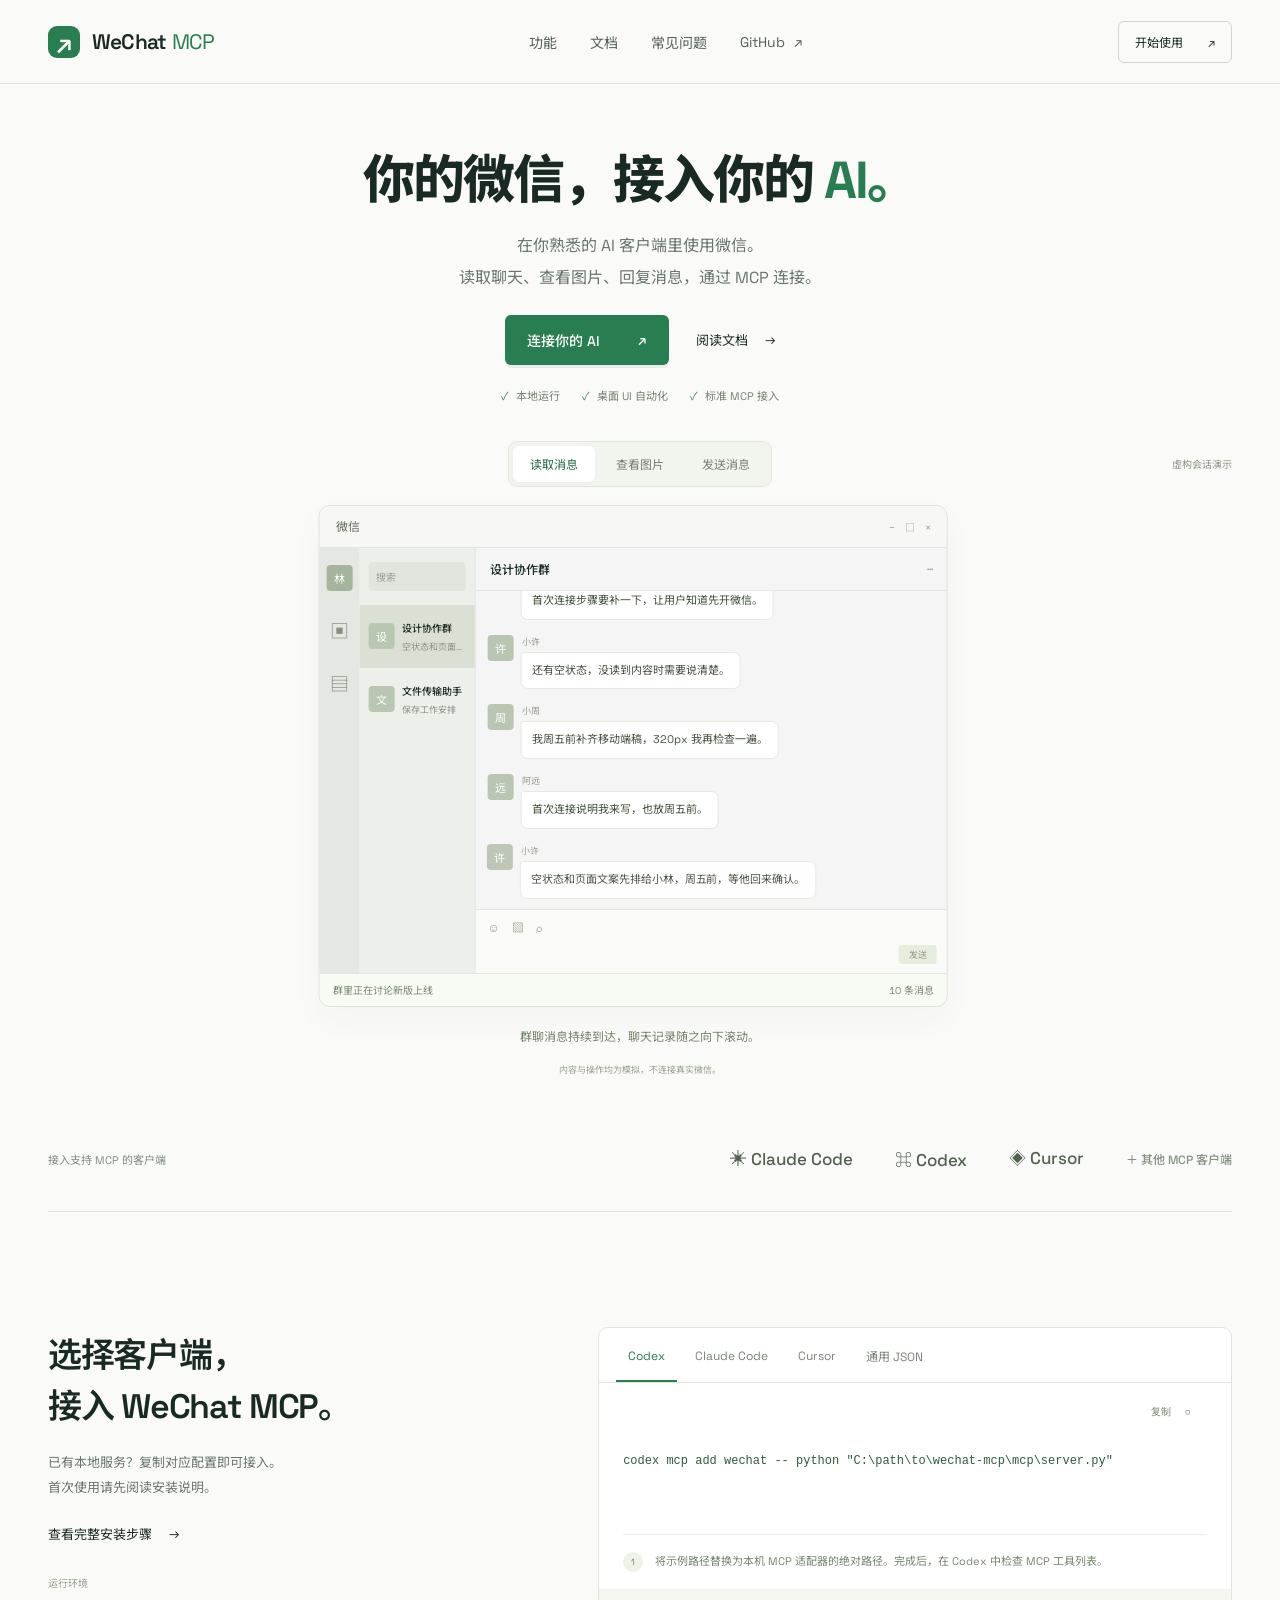
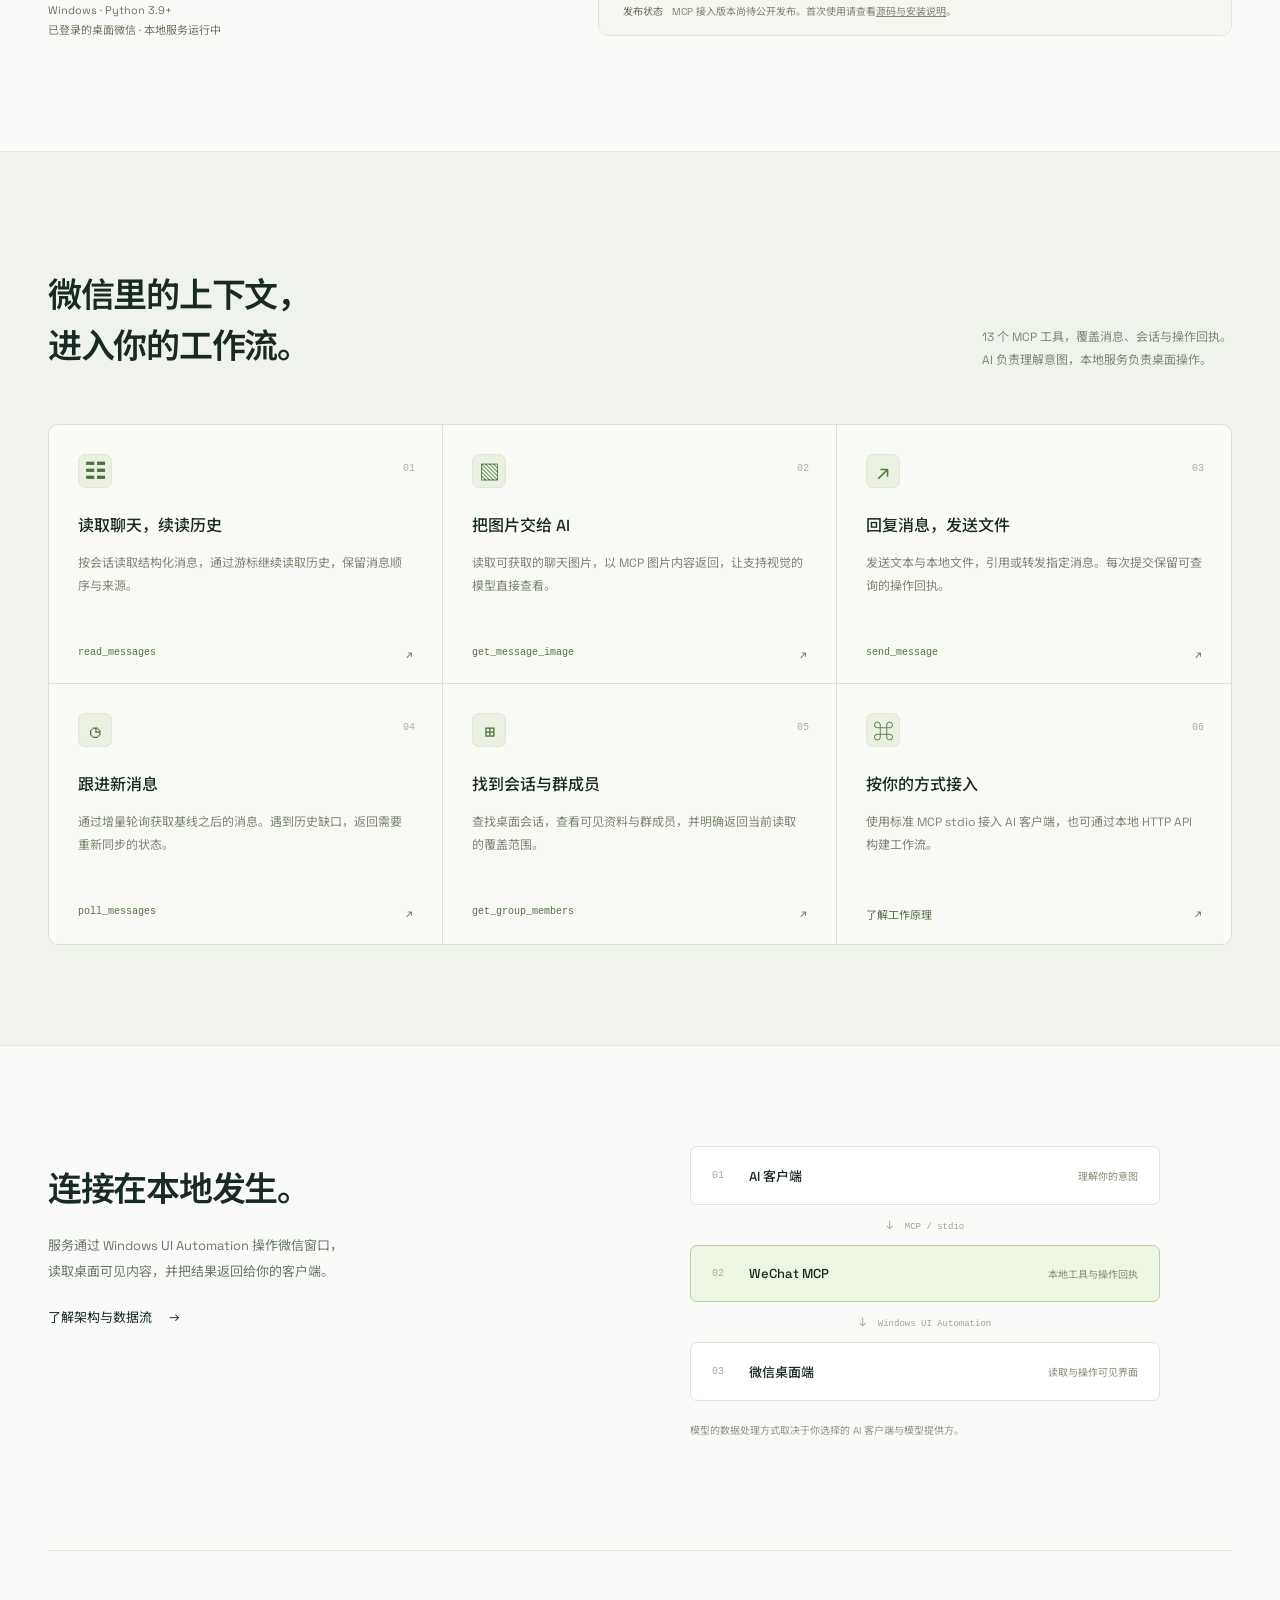
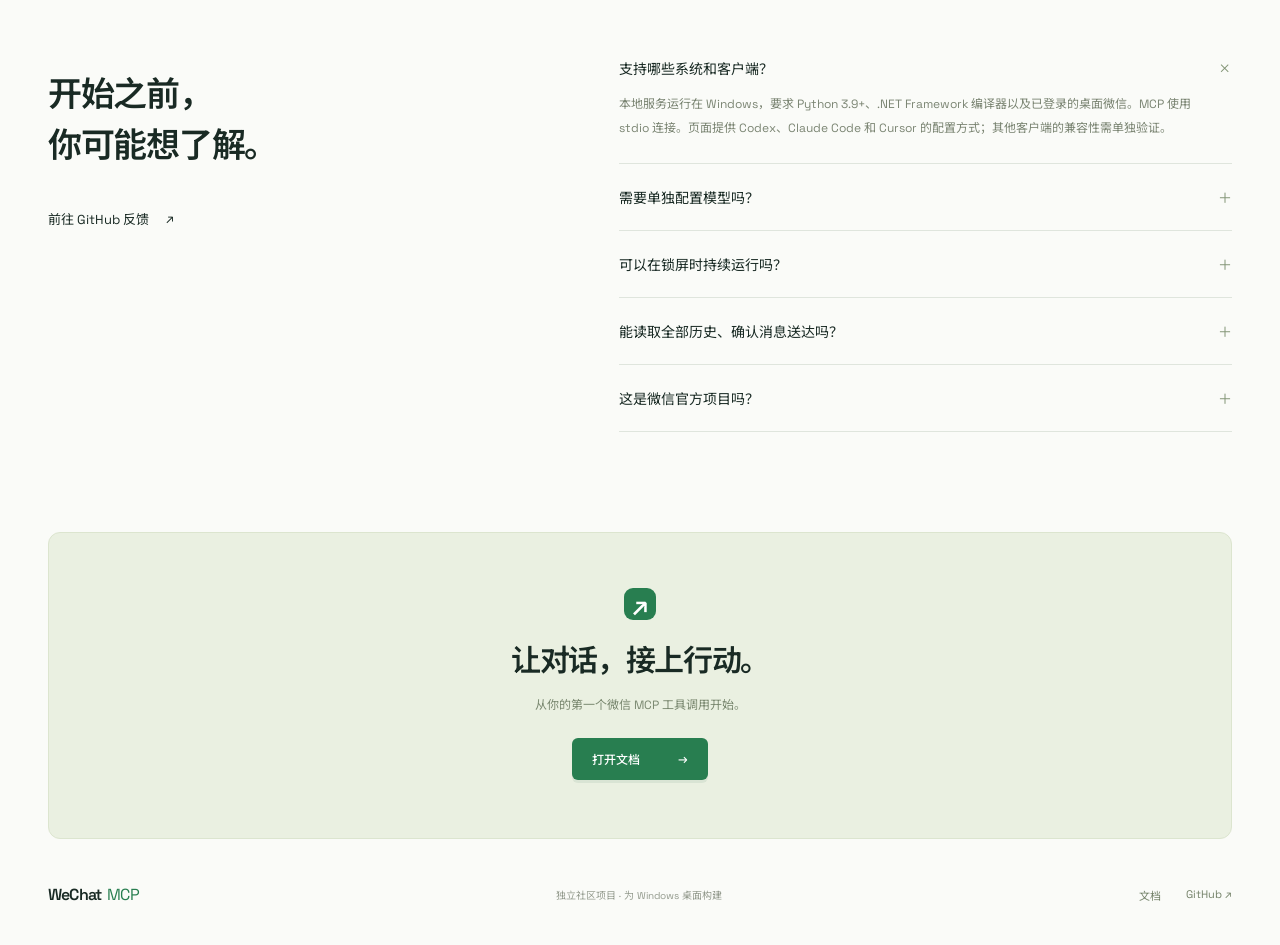
==== commit f779369f: "fix: simplify demo playback and truncate chat names" ====
--- a/website/index.html
+++ b/website/index.html
@@ -5,7 +5,7 @@
   <title>WeChat MCP — 让 AI 接入你的微信</title>
   <meta name="description" content="通过 MCP 连接 Windows 微信。读取消息、查看图片、发送文件，让你熟悉的 AI 助手使用微信。">
   <link rel="icon" href="./favicon.svg" type="image/svg+xml"><link rel="stylesheet" href="./style.css?v=20261003-polish">
-<link rel="stylesheet" href="./demo.css?v=20261003-features">
+<link rel="stylesheet" href="./demo.css?v=20261003-play-once">
 </head>
 <body>
 <a class="skip" href="#main">跳到正文</a>
@@ -19,7 +19,7 @@
   <div class="story-viewport">
    <section class="story-wechat story-window" aria-label="微信桌面端"><div class="story-titlebar"><span>微信</span><span aria-hidden="true">−　□　×</span></div>
     <div class="story-wx-layout"><aside class="story-wx-rail" aria-hidden="true"><span class="story-owner">林</span><span>▣</span><span>▤</span></aside>
-     <aside class="story-chat-list" aria-label="演示会话"><div class="story-search">搜索</div><div class="story-chat selected" data-chat="group"><i>设</i><div><b>设计协作群</b><small id="story-preview">有新消息</small></div></div><div class="story-chat" data-chat="saved"><i>文</i><div><b>文件传输助手</b><small>保存工作安排</small></div></div></aside>
+     <aside class="story-chat-list" aria-label="演示会话"><div class="story-search">搜索</div><div class="story-chat selected" data-chat="group"><i>设</i><div><b title="设计协作群">设计协作群</b><small id="story-preview">有新消息</small></div></div><div class="story-chat" data-chat="saved"><i>文</i><div><b title="文件传输助手">文件传输助手</b><small>保存工作安排</small></div></div></aside>
      <div class="story-conversation"><div class="story-chat-heading"><b id="story-chat-title">设计协作群</b><span aria-hidden="true">···</span></div>
       <div class="story-messages" tabindex="0" aria-label="演示聊天记录"><div class="story-message-track"><p class="story-message-time">今天 10:32</p><div id="story-message-list"></div></div></div>
       <div class="story-compose"><span aria-hidden="true">☺　▧　⌕</span><p id="story-draft"></p><span class="story-send-label" aria-hidden="true">发送</span></div>
@@ -36,8 +36,6 @@
    </section>
   </div>
   <div class="story-caption" id="story-caption" role="status" aria-live="off">群里讨论还在继续，消息一条接着一条。</div>
-  <div class="story-controls"><button id="story-play" aria-label="暂停演示">暂停 Ⅱ</button><div class="story-steps" aria-label="跳到故事章节"><button data-chapter="0" aria-current="step">群聊</button><button data-chapter="1">提问</button><button data-chapter="2">读取</button><button data-chapter="3">总结</button></div><span id="story-clock">0:00 / 0:28</span></div>
-  <input class="story-scrubber" type="range" min="0" max="28000" step="100" value="0" aria-label="演示进度">
   <p class="story-disclaimer">内容与操作均为模拟，不连接真实微信。</p>
   <noscript><p class="story-disclaimer">启用 JavaScript 可播放读取消息、查看图片和发送消息的交互演示。</p></noscript>
  </div>
@@ -49,5 +47,5 @@
 <section id="faq" class="section wrap faq"><div><h2>开始之前，<br>你可能想了解。</h2><a class="text-link" href="https://github.com/aytoast/wechat-mcp/issues">前往 GitHub 反馈 <span>↗</span></a></div><div class="faq-list"><details open><summary>支持哪些系统和客户端？<span>＋</span></summary><p>本地服务运行在 Windows，要求 Python 3.9+、.NET Framework 编译器以及已登录的桌面微信。MCP 使用 stdio 连接。页面提供 Codex、Claude Code 和 Cursor 的配置方式；其他客户端的兼容性需单独验证。</p></details><details><summary>需要单独配置模型吗？<span>＋</span></summary><p>WeChat MCP 负责读取和操作微信。理解消息、生成摘要和回复由你选择的 AI 客户端与模型完成，模型在客户端中配置。</p></details><details><summary>可以在锁屏时持续运行吗？<span>＋</span></summary><p>操作期间需要 Windows 保持唤醒、解锁，微信窗口可用。消息读取与操作可能切换会话、占用前台焦点。</p></details><details><summary>能读取全部历史、确认消息送达吗？<span>＋</span></summary><p>历史范围取决于微信桌面端已同步的内容。回执记录本地提交结果，接收端送达状态仍为未验证。请检查回执状态，避免在结果未知时重复发送。</p></details><details><summary>这是微信官方项目吗？<span>＋</span></summary><p>WeChat MCP 是独立社区项目，与腾讯及微信团队无隶属关系。</p></details></div></section>
 <section class="closing wrap"><span class="brand-icon">↗</span><h2>让对话，接上行动。</h2><p>从你的第一个微信 MCP 工具调用开始。</p><a class="button primary" href="./docs.html">打开文档 <span>→</span></a></section>
 </main><footer class="wrap"><a class="brand" href="./">WeChat <b>MCP</b></a><span>独立社区项目 · 为 Windows 桌面构建</span><div><a href="./docs.html">文档</a><a href="https://github.com/aytoast/wechat-mcp">GitHub ↗</a></div></footer><div id="toast" role="status" aria-live="polite"></div><script src="./app.js?v=20261003-polish"></script>
-<script src="./demo.js?v=20261003-features"></script>
+<script src="./demo.js?v=20261003-play-once"></script>
 </body></html>
--- a/website/demo.css
+++ b/website/demo.css
@@ -31,13 +31,13 @@
 .story-chat{display:flex;gap:7px;padding:15px 9px;align-items:center}
 .story-chat.selected{background:#dae1d4}
 .story-chat i,.story-message-avatar{font-style:normal;display:grid;place-items:center;width:26px;height:26px;flex-shrink:0;background:#b9c6b2;color:#fff;border-radius:4px;font-size:11px}
-.story-chat div{min-width:0}
-.story-chat b{display:block;font-size:10px;white-space:nowrap;font-weight:500}
+.story-chat div{min-width:0;flex:1;overflow:hidden}
+.story-chat b{display:block;font-size:10px;white-space:nowrap;font-weight:500;overflow:hidden;text-overflow:ellipsis}
 .story-chat small{display:block;overflow:hidden;white-space:nowrap;text-overflow:ellipsis;color:#8b9483;font-size:9px;margin-top:5px}
 .story-conversation{min-width:0;flex:1;display:flex;flex-direction:column}
 .story-chat-heading{height:43px;flex-shrink:0;display:flex;align-items:center;justify-content:space-between;border-bottom:1px solid #e3e6df;padding:0 14px;font-size:12px}
-.story-chat-heading b{font-weight:500}
-.story-chat-heading>span{color:#8c9585}
+.story-chat-heading b{font-weight:500;min-width:0;overflow:hidden;text-overflow:ellipsis;white-space:nowrap}
+.story-chat-heading>span{color:#8c9585;flex-shrink:0;margin-left:8px}
 .story-messages{flex:1;min-height:0;overflow:auto;overscroll-behavior:contain;scrollbar-width:thin;scrollbar-color:#d2dbcb transparent}
 .story-message-track{position:relative;padding:14px 12px 6px}
 .story-message-time{font-size:9px;color:#9aA291;text-align:center;margin:0 0 18px}
@@ -86,18 +86,6 @@
 #story-answer-note{font-size:10px;line-height:1.8;color:#8b9781;margin:13px 0 0}
 .story-codex-footer{padding:10px 16px;border-top:1px solid #e8ede1;font-size:9px;color:#91a084;flex-shrink:0}
 .story-caption{text-align:center;font-size:12px;line-height:1.8;color:#75846a;margin:20px 0 13px;min-height:22px}
-.story-controls{display:flex;align-items:center;justify-content:center;gap:18px;max-width:570px;margin:0 auto}
-.story-controls button{font-size:11px;padding:9px 10px;min-height:36px}
-#story-play{color:#387148;min-width:64px;text-align:left}
-.story-steps{display:flex;gap:3px;flex:1;justify-content:center}
-.story-steps button[aria-current=step]{color:#376d42;background:#eaf1e2}
-#story-clock{font:10px var(--mono);color:#89957c;white-space:nowrap}
-.story-scrubber{display:block;appearance:none;-webkit-appearance:none;width:min(550px,100%);height:22px;margin:5px auto 0;background:transparent;cursor:pointer;accent-color:#6e9b53}
-.story-scrubber::-webkit-slider-runnable-track{height:3px;border-radius:3px;background:linear-gradient(to right,#8cac72 var(--progress,0%),#e4eadc var(--progress,0%))}
-.story-scrubber::-moz-range-track{height:3px;border-radius:3px;background:#e4eadc}
-.story-scrubber::-moz-range-progress{height:3px;background:#8cac72}
-.story-scrubber::-webkit-slider-thumb{appearance:none;-webkit-appearance:none;width:10px;height:10px;border-radius:50%;background:#799e5f;margin-top:-3.5px}
-.story-scrubber::-moz-range-thumb{width:10px;height:10px;border:0;border-radius:50%;background:#799e5f}
 .story-disclaimer{text-align:center;font-size:9px;line-height:1.8;color:#98a18e;margin:6px 0 0}
 @media(hover:hover){.product-demo button:hover{background:#eaf1e2;color:#367047}}
 @media(max-width:1000px){.hero h1{font-size:45px}.story-chat-list{width:96px}.story-wx-rail{width:34px}.story-fiction{position:static}.story-top{justify-content:space-between}.story-codex-body{padding:18px 16px}.story-message-body{max-width:calc(100% - 34px)}}
@@ -125,7 +113,6 @@
  .story-codex-body{padding:16px}.story-question{font-size:12px;min-height:106px;padding:11px 12px}
  .story-answer-heading{font-size:12px}.story-answer-item{font-size:12px;line-height:1.8;padding-block:7px}
  .story-caption{font-size:11px;min-height:40px;margin:16px 6px 5px}
- .story-controls{gap:5px}.story-controls button{font-size:10px;padding:9px 7px;min-height:40px}.story-steps{gap:0}#story-play{min-width:55px}#story-clock{font-size:9px}
 }
-@media(max-width:360px){.story-codex-body{padding:13px}.story-controls{gap:0}.story-controls button{padding-inline:5px}.story-scenes button{font-size:10px}.story-caption{margin-inline:0}}
+@media(max-width:360px){.story-codex-body{padding:13px}.story-scenes button{font-size:10px}.story-caption{margin-inline:0}}
 @media(prefers-reduced-motion:reduce){.product-demo *{animation:none!important;transition:none!important}}
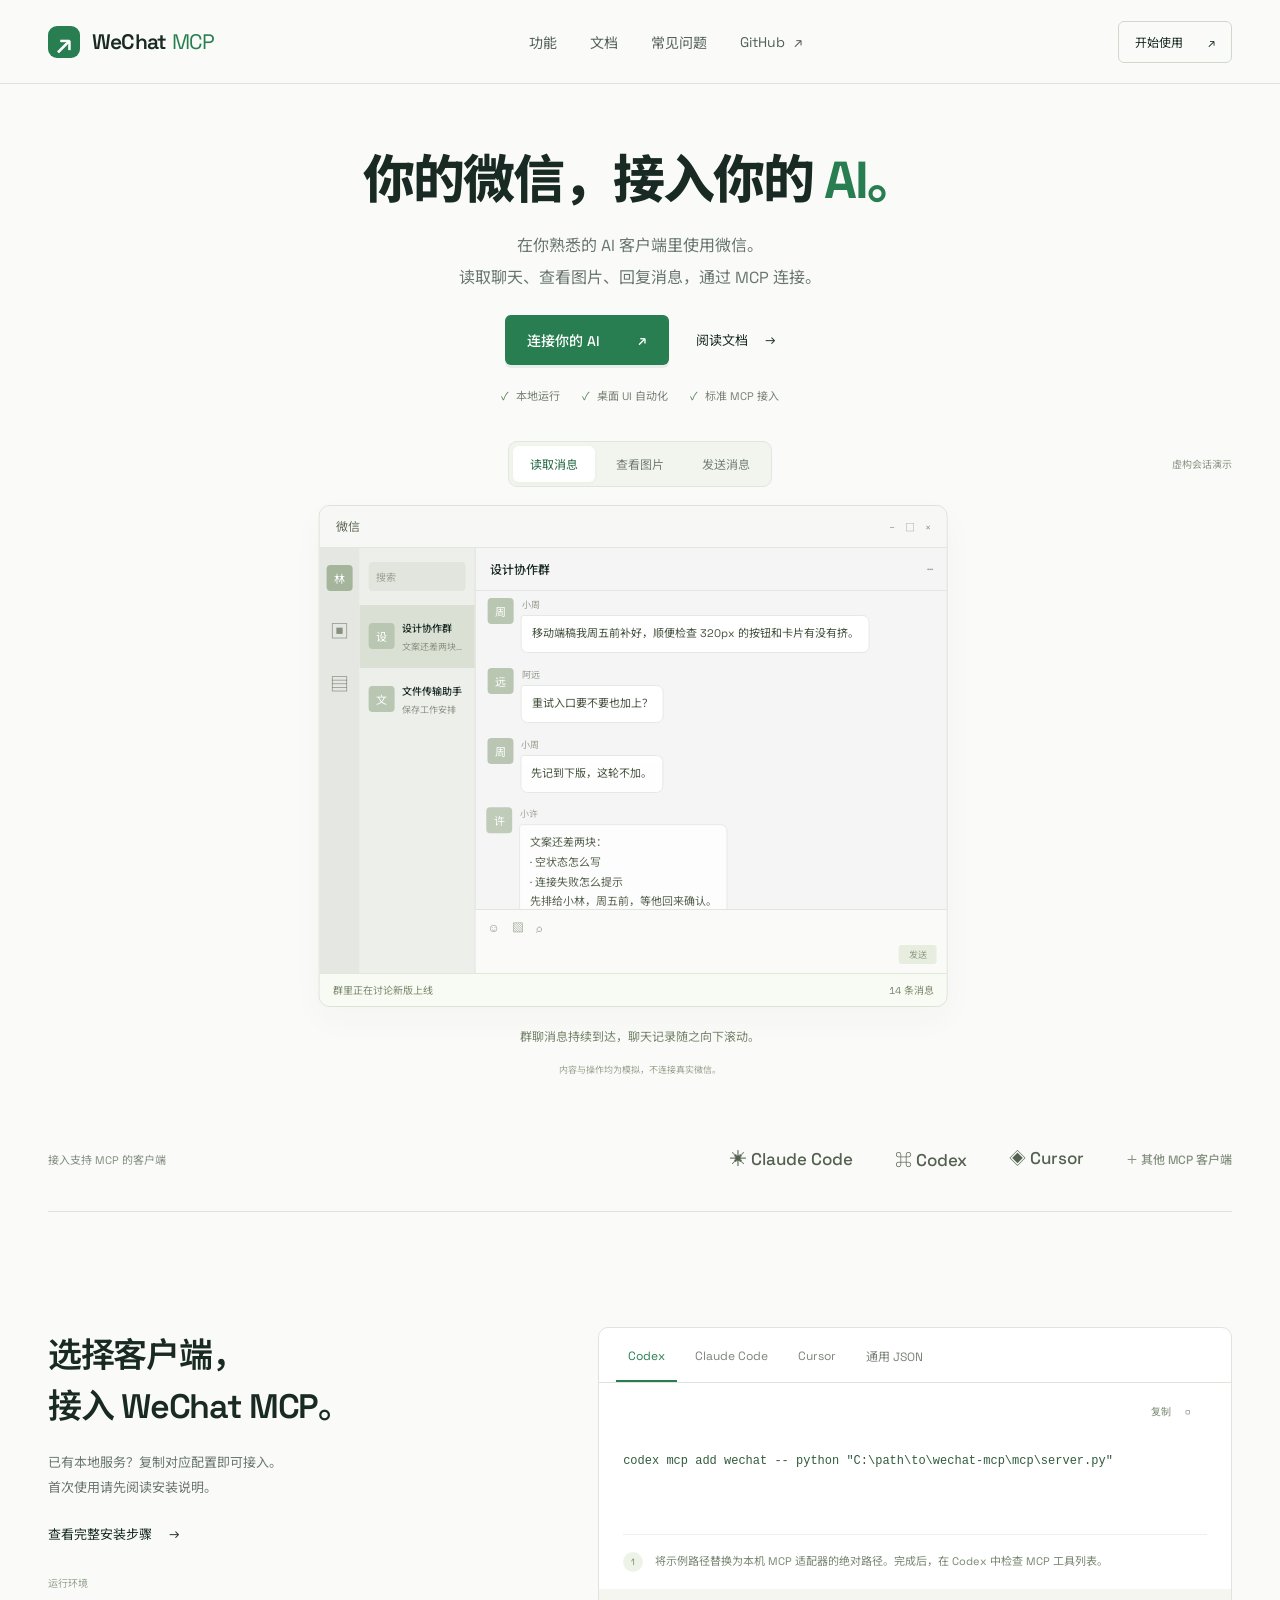
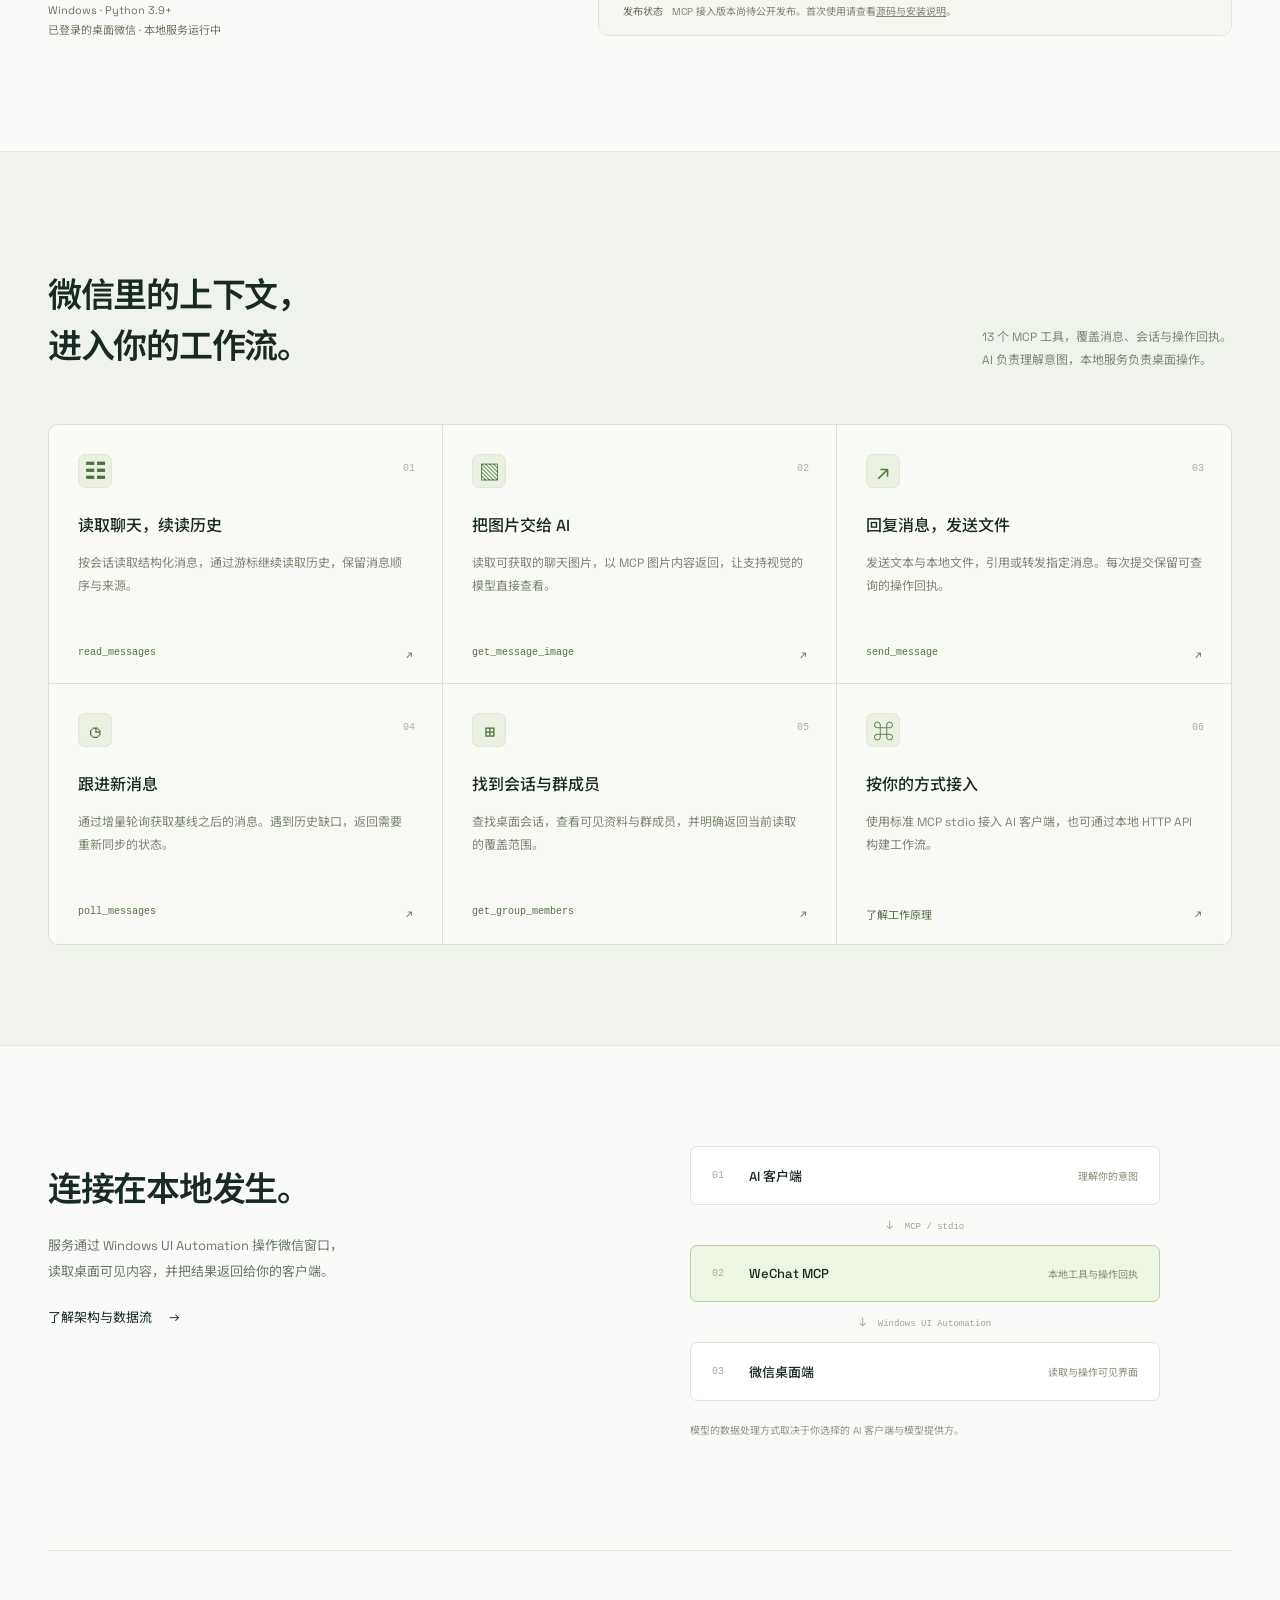
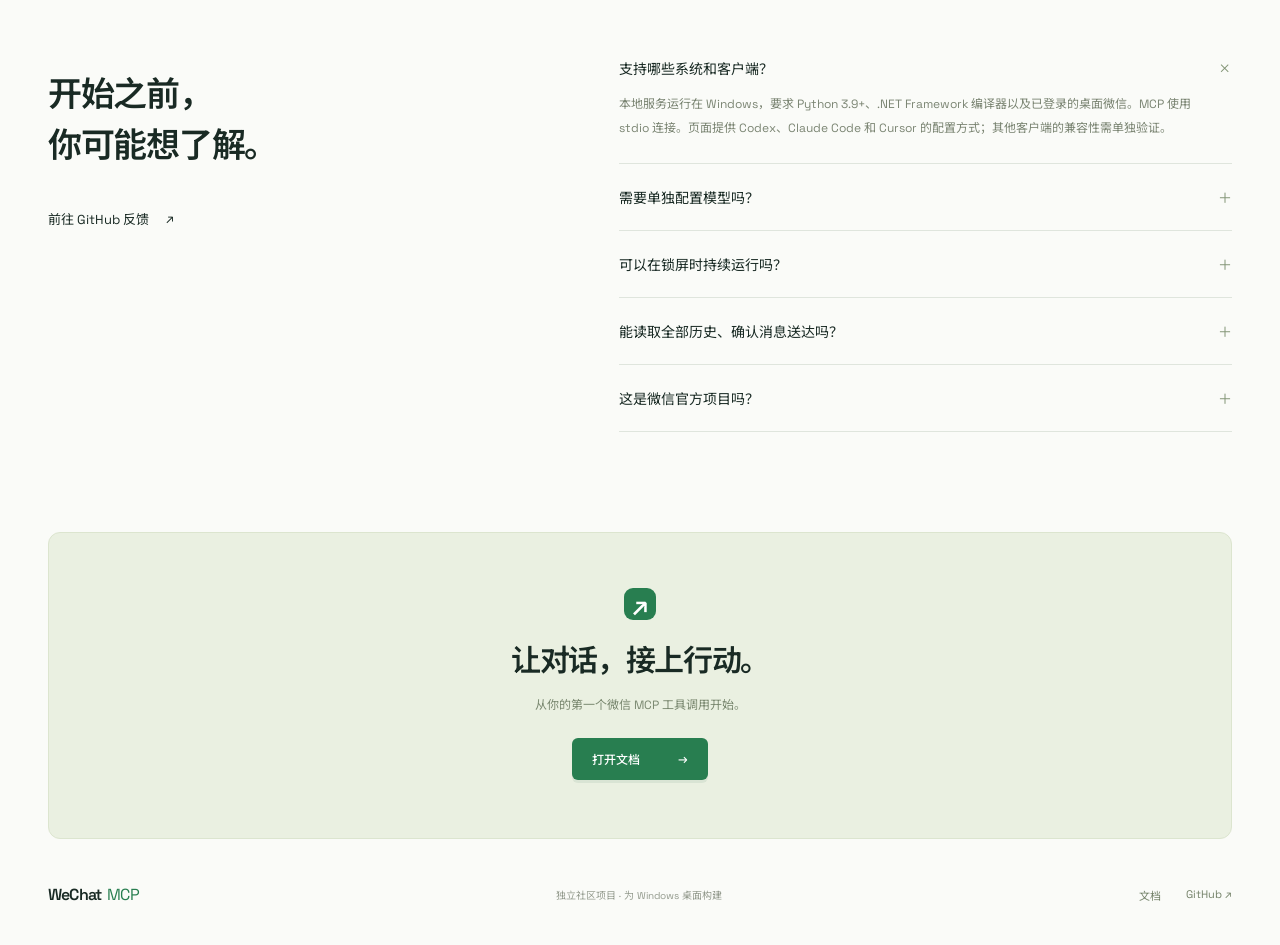
==== commit 26633e61: "feat: ease chat arrival rhythm and vary message lengths" ====
--- a/website/index.html
+++ b/website/index.html
@@ -47,5 +47,5 @@
 <section id="faq" class="section wrap faq"><div><h2>开始之前，<br>你可能想了解。</h2><a class="text-link" href="https://github.com/aytoast/wechat-mcp/issues">前往 GitHub 反馈 <span>↗</span></a></div><div class="faq-list"><details open><summary>支持哪些系统和客户端？<span>＋</span></summary><p>本地服务运行在 Windows，要求 Python 3.9+、.NET Framework 编译器以及已登录的桌面微信。MCP 使用 stdio 连接。页面提供 Codex、Claude Code 和 Cursor 的配置方式；其他客户端的兼容性需单独验证。</p></details><details><summary>需要单独配置模型吗？<span>＋</span></summary><p>WeChat MCP 负责读取和操作微信。理解消息、生成摘要和回复由你选择的 AI 客户端与模型完成，模型在客户端中配置。</p></details><details><summary>可以在锁屏时持续运行吗？<span>＋</span></summary><p>操作期间需要 Windows 保持唤醒、解锁，微信窗口可用。消息读取与操作可能切换会话、占用前台焦点。</p></details><details><summary>能读取全部历史、确认消息送达吗？<span>＋</span></summary><p>历史范围取决于微信桌面端已同步的内容。回执记录本地提交结果，接收端送达状态仍为未验证。请检查回执状态，避免在结果未知时重复发送。</p></details><details><summary>这是微信官方项目吗？<span>＋</span></summary><p>WeChat MCP 是独立社区项目，与腾讯及微信团队无隶属关系。</p></details></div></section>
 <section class="closing wrap"><span class="brand-icon">↗</span><h2>让对话，接上行动。</h2><p>从你的第一个微信 MCP 工具调用开始。</p><a class="button primary" href="./docs.html">打开文档 <span>→</span></a></section>
 </main><footer class="wrap"><a class="brand" href="./">WeChat <b>MCP</b></a><span>独立社区项目 · 为 Windows 桌面构建</span><div><a href="./docs.html">文档</a><a href="https://github.com/aytoast/wechat-mcp">GitHub ↗</a></div></footer><div id="toast" role="status" aria-live="polite"></div><script src="./app.js?v=20261003-polish"></script>
-<script src="./demo.js?v=20261003-play-once"></script>
+<script src="./demo.js?v=20261003-chat-rhythm"></script>
 </body></html>
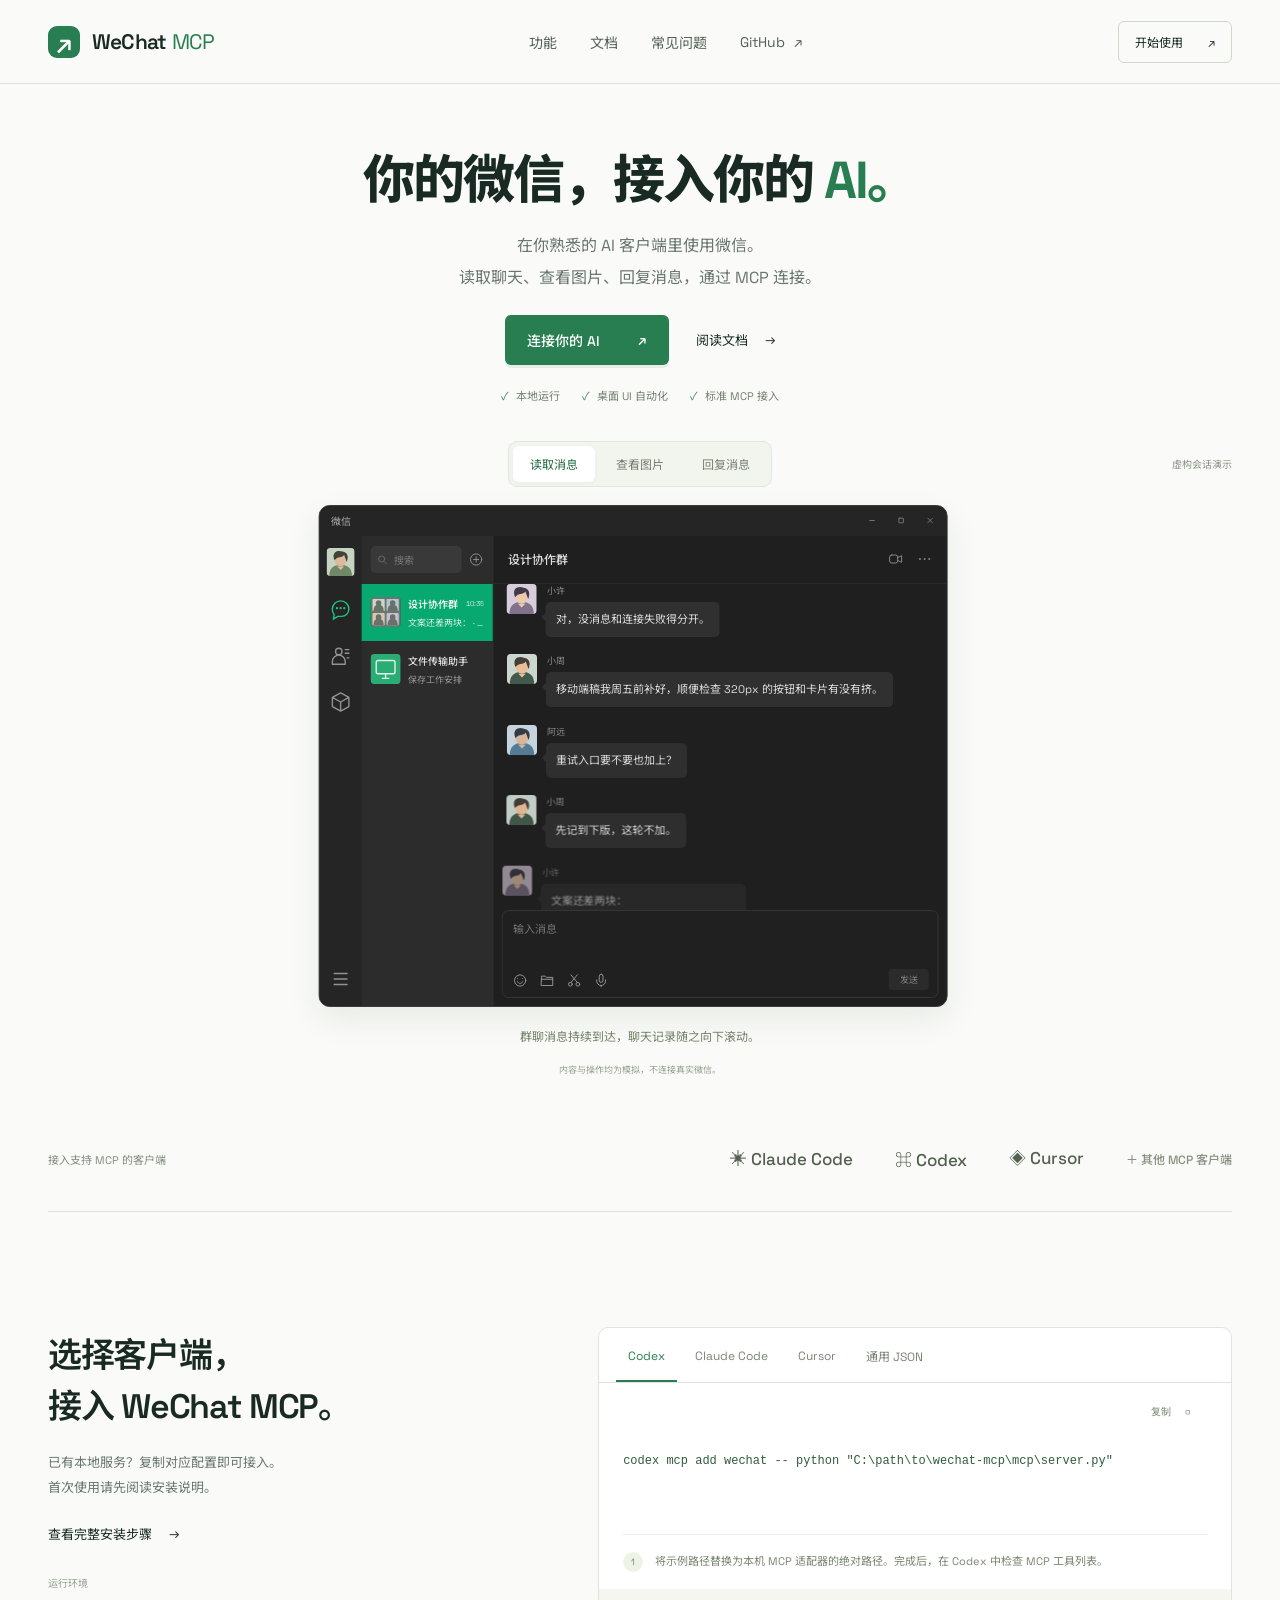
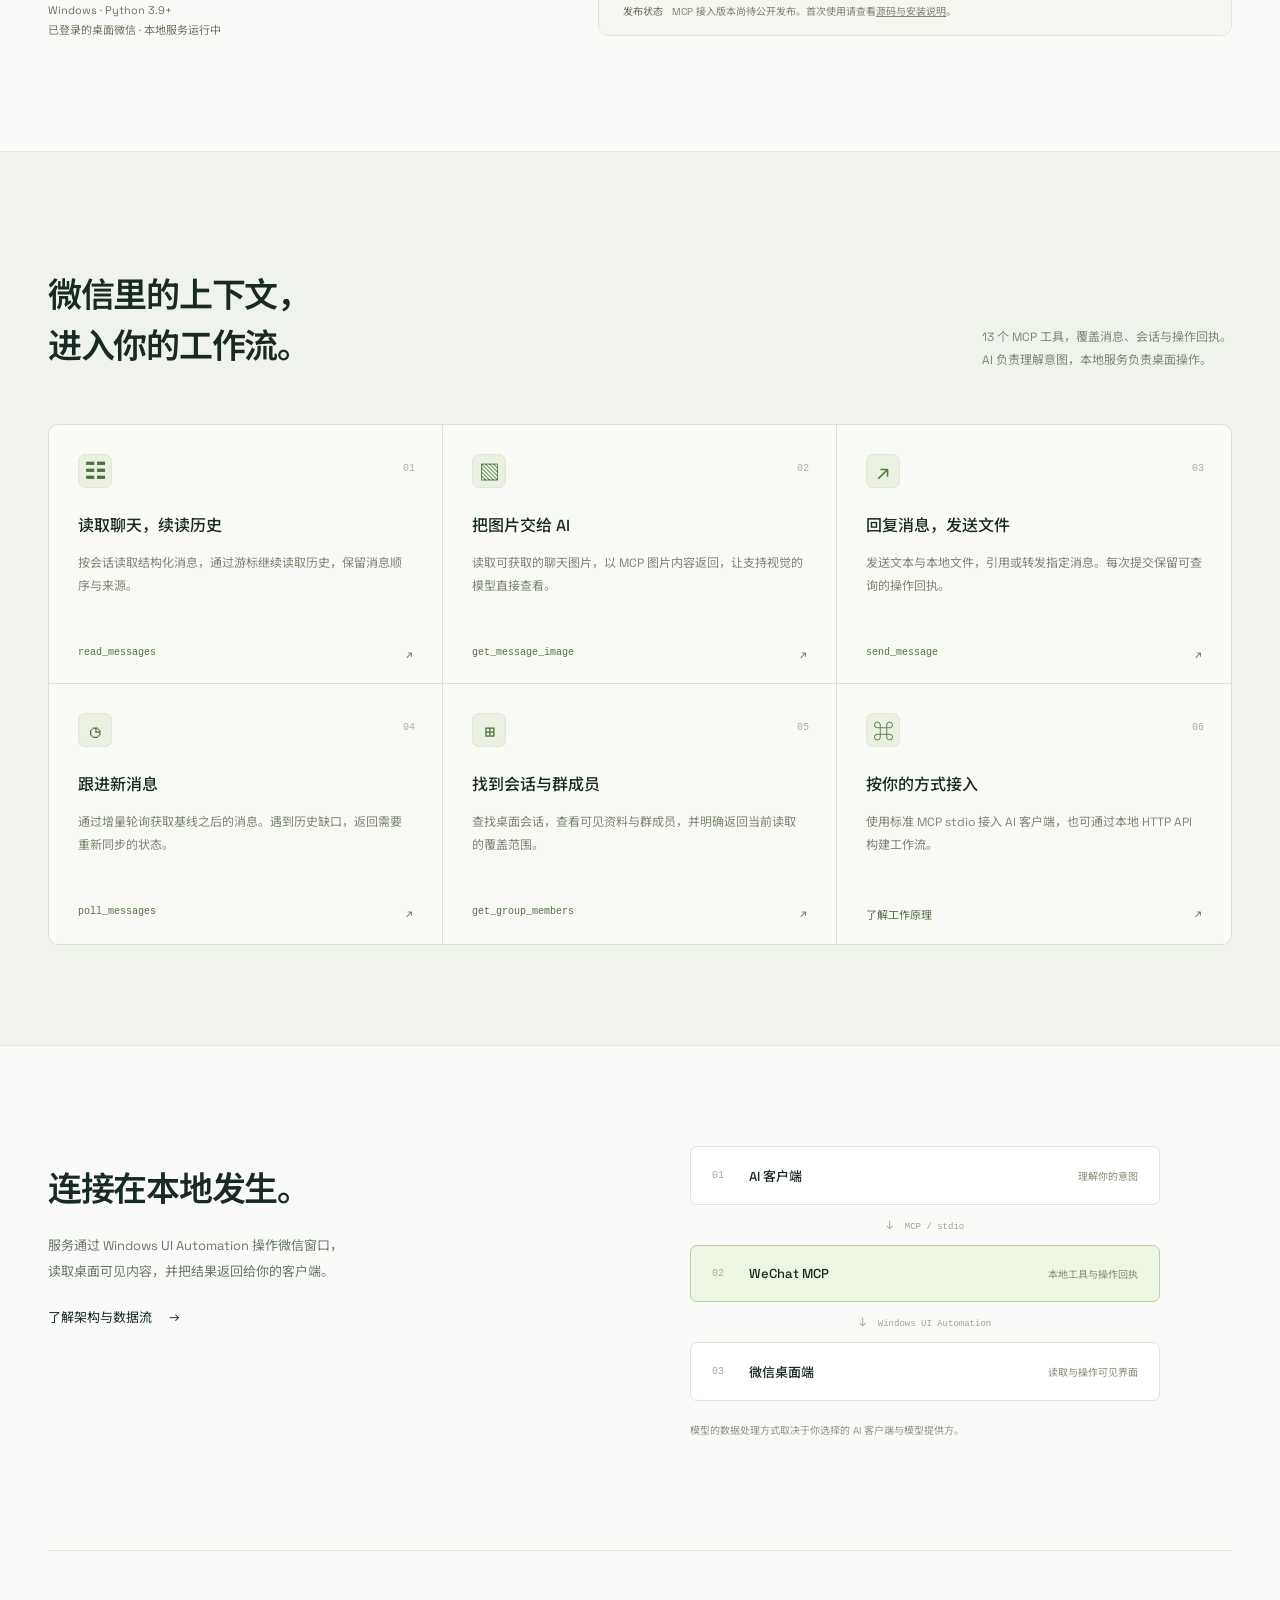
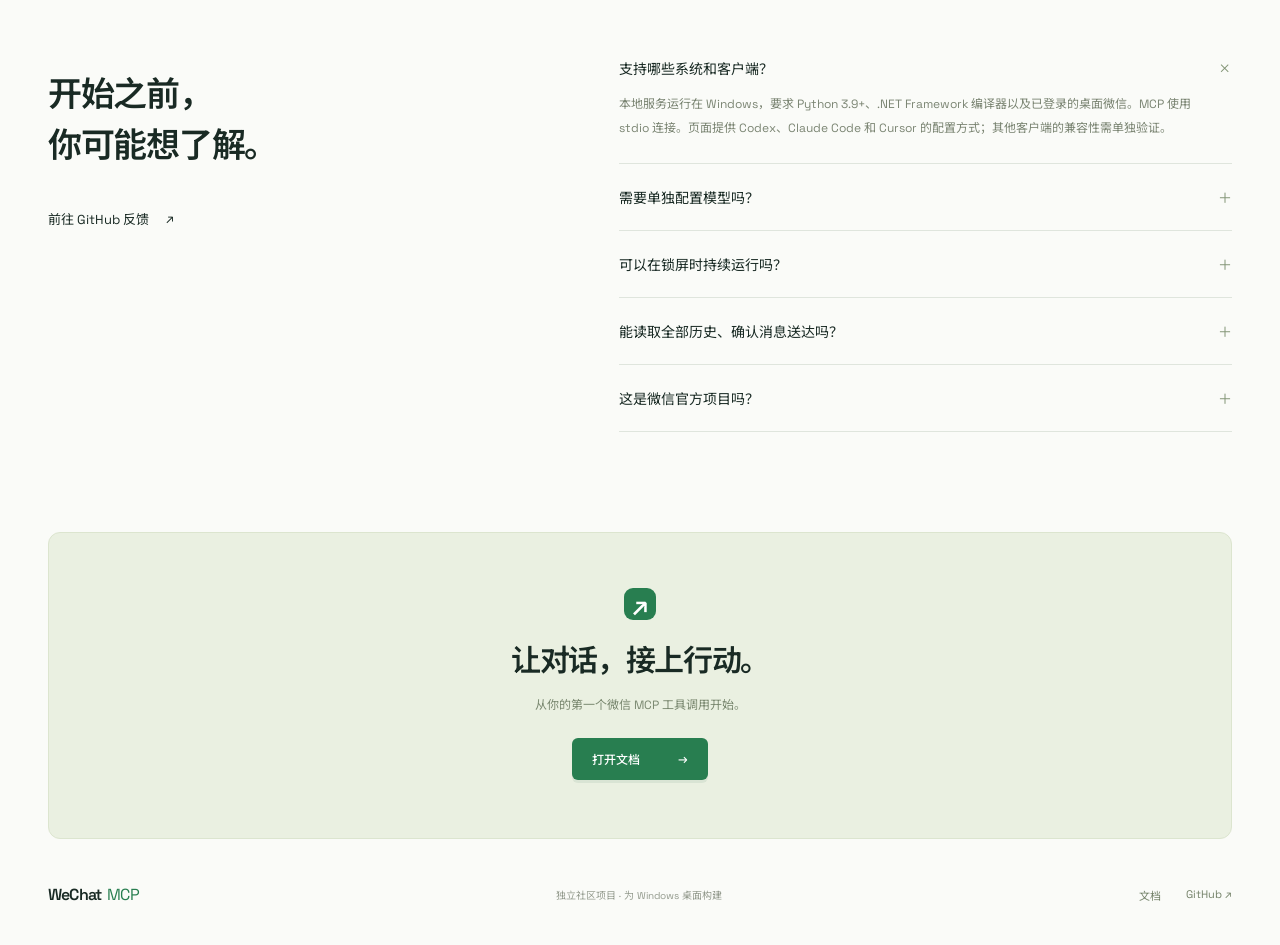
==== commit 95f81ecd: "feat: polish WeChat window and demonstrate contextual replies" ====
--- a/website/index.html
+++ b/website/index.html
@@ -5,7 +5,7 @@
   <title>WeChat MCP — 让 AI 接入你的微信</title>
   <meta name="description" content="通过 MCP 连接 Windows 微信。读取消息、查看图片、发送文件，让你熟悉的 AI 助手使用微信。">
   <link rel="icon" href="./favicon.svg" type="image/svg+xml"><link rel="stylesheet" href="./style.css?v=20261003-polish">
-<link rel="stylesheet" href="./demo.css?v=20261003-play-once">
+<link rel="stylesheet" href="./demo.css?v=20261003-context-reply">
 </head>
 <body>
 <a class="skip" href="#main">跳到正文</a>
@@ -14,15 +14,15 @@
 <section class="hero wrap">
  <div class="hero-copy"><h1>你的微信，<br>接入你的 <span>AI。</span></h1><p class="lead">在你熟悉的 AI 客户端里使用微信。<br>读取聊天、查看图片、回复消息，通过 MCP 连接。</p><div class="hero-actions"><a class="button primary" href="#install">连接你的 AI <span>↗</span></a><a class="text-link" href="./docs.html">阅读文档 <span>→</span></a></div><div class="hero-notes"><span>本地运行</span><span>桌面 UI 自动化</span><span>标准 MCP 接入</span></div></div>
  <div class="product-demo" role="region" aria-label="微信与 Codex 模拟演示">
-  <div class="story-top"><div class="story-scenes" aria-label="选择功能演示"><button data-scene="read" aria-pressed="true">读取消息</button><button data-scene="image" aria-pressed="false">查看图片</button><button data-scene="send" aria-pressed="false">发送消息</button></div><span class="story-fiction">虚构会话演示</span></div>
+  <div class="story-top"><div class="story-scenes" aria-label="选择功能演示"><button data-scene="read" aria-pressed="true">读取消息</button><button data-scene="image" aria-pressed="false">查看图片</button><button data-scene="send" aria-pressed="false">回复消息</button></div><span class="story-fiction">虚构会话演示</span></div>
   <div class="story-surfaces" aria-label="查看演示界面"><button data-surface="wechat" aria-pressed="true">微信</button><button data-surface="codex" aria-pressed="false">Codex</button></div>
   <div class="story-viewport">
-   <section class="story-wechat story-window" aria-label="微信桌面端"><div class="story-titlebar"><span>微信</span><span aria-hidden="true">−　□　×</span></div>
-    <div class="story-wx-layout"><aside class="story-wx-rail" aria-hidden="true"><span class="story-owner">林</span><span>▣</span><span>▤</span></aside>
-     <aside class="story-chat-list" aria-label="演示会话"><div class="story-search">搜索</div><div class="story-chat selected" data-chat="group"><i>设</i><div><b title="设计协作群">设计协作群</b><small id="story-preview">有新消息</small></div></div><div class="story-chat" data-chat="saved"><i>文</i><div><b title="文件传输助手">文件传输助手</b><small>保存工作安排</small></div></div></aside>
-     <div class="story-conversation"><div class="story-chat-heading"><b id="story-chat-title">设计协作群</b><span aria-hidden="true">···</span></div>
+   <section class="story-wechat story-window" aria-label="微信桌面端"><div class="story-titlebar"><span>微信</span><span class="story-window-controls" aria-hidden="true"><svg viewBox="0 0 24 24" fill="none" stroke="currentColor" stroke-width="1.5" stroke-linecap="round" stroke-linejoin="round" aria-hidden="true"><path d="M7 12h10"/></svg><svg viewBox="0 0 24 24" fill="none" stroke="currentColor" stroke-width="1.5" stroke-linecap="round" stroke-linejoin="round" aria-hidden="true"><rect x="7" y="7" width="10" height="10" rx="1"/></svg><svg viewBox="0 0 24 24" fill="none" stroke="currentColor" stroke-width="1.5" stroke-linecap="round" stroke-linejoin="round" aria-hidden="true"><path d="m7 7 10 10M17 7 7 17"/></svg></span></div>
+    <div class="story-wx-layout"><aside class="story-wx-rail" aria-hidden="true"><span class="story-owner"></span><span class="story-rail-icon is-active"><svg viewBox="0 0 24 24" fill="none" stroke="currentColor" stroke-width="1.5" stroke-linecap="round" stroke-linejoin="round" aria-hidden="true"><path d="M21 11a8 8 0 0 1-8 8H9l-5 3 1-5a8 8 0 0 1-2-6 9 9 0 0 1 18 0Z"/><path d="M8 10h.01M12 10h.01M16 10h.01" stroke-width="2.5"/></svg></span><span class="story-rail-icon"><svg viewBox="0 0 24 24" fill="none" stroke="currentColor" stroke-width="1.5" stroke-linecap="round" stroke-linejoin="round" aria-hidden="true"><circle cx="10" cy="7" r="3.5"/><path d="M3 21v-3a7 7 0 0 1 14 0v3ZM17 5h4m-4 4h4m-2 5h2"/></svg></span><span class="story-rail-icon"><svg viewBox="0 0 24 24" fill="none" stroke="currentColor" stroke-width="1.5" stroke-linecap="round" stroke-linejoin="round" aria-hidden="true"><path d="m12 2 9 5v10l-9 5-9-5V7Zm0 10 9-5M3 7l9 5v10"/></svg></span><span class="story-rail-icon story-rail-bottom"><svg viewBox="0 0 24 24" fill="none" stroke="currentColor" stroke-width="1.5" stroke-linecap="round" stroke-linejoin="round" aria-hidden="true"><path d="M5 6h14M5 12h14M5 18h14"/></svg></span></aside>
+     <aside class="story-chat-list" aria-label="演示会话"><div class="story-search-row"><div class="story-search"><svg viewBox="0 0 24 24" fill="none" stroke="currentColor" stroke-width="1.5" stroke-linecap="round" stroke-linejoin="round" aria-hidden="true"><circle cx="10" cy="10" r="6"/><path d="m15 15 5 5"/></svg><span>搜索</span></div><span class="story-search-add" aria-hidden="true"><svg viewBox="0 0 24 24" fill="none" stroke="currentColor" stroke-width="1.5" stroke-linecap="round" stroke-linejoin="round" aria-hidden="true"><circle cx="12" cy="12" r="9"/><path d="M8 12h8m-4-4v8"/></svg></span></div><div class="story-chat selected" data-chat="group"><i><svg viewBox="0 0 32 32" aria-hidden="true"><rect width="32" height="32" fill="#687871"/><rect x="2" y="2" width="13" height="13" rx="1" fill="#c9d7c4"/><circle cx="8.5" cy="6.5" r="3" fill="#6a7169"/><path d="M3 15q0-7 5.5-7t5.5 7" fill="#6a7169"/><rect x="17" y="2" width="13" height="13" rx="1" fill="#b2c7d0"/><circle cx="23.5" cy="6.5" r="3" fill="#6a7169"/><path d="M18 15q0-7 5.5-7t5.5 7" fill="#6a7169"/><rect x="2" y="17" width="13" height="13" rx="1" fill="#d8c6b4"/><circle cx="8.5" cy="21.5" r="3" fill="#6a7169"/><path d="M3 30q0-7 5.5-7t5.5 7" fill="#6a7169"/><rect x="17" y="17" width="13" height="13" rx="1" fill="#c9bed1"/><circle cx="23.5" cy="21.5" r="3" fill="#6a7169"/><path d="M18 30q0-7 5.5-7t5.5 7" fill="#6a7169"/></svg></i><div><div class="story-chat-meta"><b title="设计协作群">设计协作群</b><time>10:35</time></div><small id="story-preview">有新消息</small></div></div><div class="story-chat" data-chat="saved"><i><svg viewBox="0 0 32 32" aria-hidden="true"><rect width="32" height="32" rx="3" fill="#2aad75"/><rect x="6" y="7" width="20" height="14" rx="2" fill="none" stroke="#e1f3e9" stroke-width="1.5"/><path d="M12 26h8m-4-5v5" stroke="#e1f3e9" stroke-width="1.5"/></svg></i><div><div class="story-chat-meta"><b title="文件传输助手">文件传输助手</b></div><small>保存工作安排</small></div></div></aside>
+     <div class="story-conversation"><div class="story-chat-heading"><b id="story-chat-title">设计协作群</b><span class="story-heading-actions" aria-hidden="true"><svg viewBox="0 0 24 24" fill="none" stroke="currentColor" stroke-width="1.5" stroke-linecap="round" stroke-linejoin="round" aria-hidden="true"><rect x="3" y="6" width="12" height="12" rx="3"/><path d="m15 10 6-3v10l-6-3"/></svg><svg viewBox="0 0 24 24" fill="none" stroke="currentColor" stroke-width="1.5" stroke-linecap="round" stroke-linejoin="round" aria-hidden="true"><path d="M5 12h.01M12 12h.01M19 12h.01" stroke-width="3"/></svg></span></div>
       <div class="story-messages" tabindex="0" aria-label="演示聊天记录"><div class="story-message-track"><p class="story-message-time">今天 10:32</p><div id="story-message-list"></div></div></div>
-      <div class="story-compose"><span aria-hidden="true">☺　▧　⌕</span><p id="story-draft"></p><span class="story-send-label" aria-hidden="true">发送</span></div>
+      <div class="story-compose"><p id="story-draft"></p><span class="story-compose-tools" aria-hidden="true"><svg viewBox="0 0 24 24" fill="none" stroke="currentColor" stroke-width="1.5" stroke-linecap="round" stroke-linejoin="round" aria-hidden="true"><circle cx="12" cy="12" r="9"/><path d="M8 14c2 4 6 4 8 0M8 9h.01M16 9h.01"/></svg><svg viewBox="0 0 24 24" fill="none" stroke="currentColor" stroke-width="1.5" stroke-linecap="round" stroke-linejoin="round" aria-hidden="true"><path d="M3 7V5h6l2 2h10v13H3Zm0 3h18"/></svg><svg viewBox="0 0 24 24" fill="none" stroke="currentColor" stroke-width="1.5" stroke-linecap="round" stroke-linejoin="round" aria-hidden="true"><circle cx="6" cy="18" r="3"/><circle cx="18" cy="18" r="3"/><path d="m7 3 10 12M17 3 7 15"/></svg><svg viewBox="0 0 24 24" fill="none" stroke="currentColor" stroke-width="1.5" stroke-linecap="round" stroke-linejoin="round" aria-hidden="true"><rect x="9" y="2" width="6" height="13" rx="3"/><path d="M5 11v2a7 7 0 0 0 14 0v-2M12 20v2"/></svg></span><span class="story-send-label" aria-hidden="true">发送</span></div>
      </div>
     </div><div class="story-wx-status"><span id="story-wx-status">群里正在讨论新版上线</span><span id="story-message-count">0 条消息</span></div>
    </section>
@@ -31,13 +31,16 @@
      <div class="story-question"><span>你</span><p id="story-question"></p><i class="story-caret" aria-hidden="true"></i></div>
      <div class="story-tool"><span class="story-tool-dot" aria-hidden="true"></span><div><code id="story-tool-name">read_messages</code><small id="story-tool-detail">读取设计协作群</small></div><span id="story-tool-status">读取中</span></div>
      <figure class="story-image-result" hidden></figure>
+     <div class="story-context" hidden><small>Codex 已加载的上下文</small><p><b>记忆</b>回复同事简短直接，未完成的事说清楚。</p><p><b>当前任务</b>空状态与连接失败文案已改，周五交更新稿。</p><p><b>项目约定</b>重试入口留到下版；锁屏提示周一实测。</p></div>
+     <div class="story-reply" hidden><small>结合上下文，回复小周</small><p id="story-reply-text"></p></div>
+     <div class="story-tool story-send-tool" hidden><span class="story-tool-dot" aria-hidden="true"></span><div><code>send_message</code><small>设计协作群 · 回复小周</small></div><span id="story-send-status">提交中</span></div>
      <div class="story-summary"><div class="story-answer-heading"><span aria-hidden="true">✳</span><b id="story-answer-title">群里讨论的是新版上线安排。</b></div><div id="story-answer-items"></div><p id="story-answer-note"></p></div>
     </div><div class="story-codex-footer">根据微信返回的内容整理</div>
    </section>
   </div>
   <div class="story-caption" id="story-caption" role="status" aria-live="off">群里讨论还在继续，消息一条接着一条。</div>
   <p class="story-disclaimer">内容与操作均为模拟，不连接真实微信。</p>
-  <noscript><p class="story-disclaimer">启用 JavaScript 可播放读取消息、查看图片和发送消息的交互演示。</p></noscript>
+  <noscript><p class="story-disclaimer">启用 JavaScript 可播放读取消息、查看图片和回复消息的交互演示。</p></noscript>
  </div>
 </section>
 <section class="clients wrap"><span>接入支持 MCP 的客户端</span><div><b>✳ Claude Code</b><b>⌘ Codex</b><b>◈ Cursor</b><b>＋ 其他 MCP 客户端</b></div></section>
@@ -47,5 +50,5 @@
 <section id="faq" class="section wrap faq"><div><h2>开始之前，<br>你可能想了解。</h2><a class="text-link" href="https://github.com/aytoast/wechat-mcp/issues">前往 GitHub 反馈 <span>↗</span></a></div><div class="faq-list"><details open><summary>支持哪些系统和客户端？<span>＋</span></summary><p>本地服务运行在 Windows，要求 Python 3.9+、.NET Framework 编译器以及已登录的桌面微信。MCP 使用 stdio 连接。页面提供 Codex、Claude Code 和 Cursor 的配置方式；其他客户端的兼容性需单独验证。</p></details><details><summary>需要单独配置模型吗？<span>＋</span></summary><p>WeChat MCP 负责读取和操作微信。理解消息、生成摘要和回复由你选择的 AI 客户端与模型完成，模型在客户端中配置。</p></details><details><summary>可以在锁屏时持续运行吗？<span>＋</span></summary><p>操作期间需要 Windows 保持唤醒、解锁，微信窗口可用。消息读取与操作可能切换会话、占用前台焦点。</p></details><details><summary>能读取全部历史、确认消息送达吗？<span>＋</span></summary><p>历史范围取决于微信桌面端已同步的内容。回执记录本地提交结果，接收端送达状态仍为未验证。请检查回执状态，避免在结果未知时重复发送。</p></details><details><summary>这是微信官方项目吗？<span>＋</span></summary><p>WeChat MCP 是独立社区项目，与腾讯及微信团队无隶属关系。</p></details></div></section>
 <section class="closing wrap"><span class="brand-icon">↗</span><h2>让对话，接上行动。</h2><p>从你的第一个微信 MCP 工具调用开始。</p><a class="button primary" href="./docs.html">打开文档 <span>→</span></a></section>
 </main><footer class="wrap"><a class="brand" href="./">WeChat <b>MCP</b></a><span>独立社区项目 · 为 Windows 桌面构建</span><div><a href="./docs.html">文档</a><a href="https://github.com/aytoast/wechat-mcp">GitHub ↗</a></div></footer><div id="toast" role="status" aria-live="polite"></div><script src="./app.js?v=20261003-polish"></script>
-<script src="./demo.js?v=20261003-chat-rhythm"></script>
+<script src="./demo.js?v=20261003-context-reply"></script>
 </body></html>
--- a/website/demo.css
+++ b/website/demo.css
@@ -17,55 +17,83 @@
 .story-surfaces{display:none}
 .story-viewport{height:502px;position:relative;isolation:isolate}
 .story-window{position:absolute;top:0;bottom:0;border:1px solid #dbe3d5;border-radius:11px;overflow:hidden;box-shadow:0 12px 32px #334c3108;display:flex;flex-direction:column;min-width:0}
-.story-wechat{left:0;width:calc(54% - 10px);transform:translateX(var(--wx-shift));background:#f5f5f5}
+.story-wechat{left:0;width:calc(54% - 10px);transform:translateX(var(--wx-shift));background:#1f1f1f;border-color:#3b3b3b;color:#ddd;box-shadow:0 12px 32px #1a231c14;color-scheme:dark}
 .story-codex{right:0;width:calc(46% - 10px);background:#fff;opacity:var(--reveal);transform:translateY(var(--codex-y));pointer-events:none}
 .product-demo[data-codex=true] .story-codex{pointer-events:auto}
 .story-titlebar{height:42px;flex-shrink:0;display:flex;align-items:center;justify-content:space-between;padding:0 16px;border-bottom:1px solid #e3e6df;background:#f7f8f5;color:#626e5b;font-size:12px}
 .story-titlebar>span:last-child{color:#91998b;font-size:10px}
+.story-wechat .story-titlebar{height:30px;background:#252525;border-bottom:0;padding:0 11px;color:#a8a8a8;font-size:10px}
+.story-window-controls{display:flex;align-items:center;gap:18px;color:#8a8a8a}
+.story-window-controls svg{width:11px;height:11px;display:block}
 .story-codex-brand{display:flex;align-items:center;gap:8px;color:#354a35;font-weight:500}
 .story-wx-layout{display:flex;flex:1;min-height:0}
-.story-wx-rail{width:40px;flex-shrink:0;background:#e5e7e3;display:flex;flex-direction:column;align-items:center;gap:25px;padding-top:17px;font-size:19px;color:#87917f}
-.story-owner{display:grid;place-items:center;background:#a4b59c;color:white;width:26px;height:26px;border-radius:4px;font-size:11px}
-.story-chat-list{width:116px;flex-shrink:0;background:#edeFEB;border-right:1px solid #e0e4dd}
-.story-search{margin:14px 9px;background:#e2e5de;color:#9ca394;font-size:10px;border-radius:4px;padding:7px}
-.story-chat{display:flex;gap:7px;padding:15px 9px;align-items:center}
-.story-chat.selected{background:#dae1d4}
-.story-chat i,.story-message-avatar{font-style:normal;display:grid;place-items:center;width:26px;height:26px;flex-shrink:0;background:#b9c6b2;color:#fff;border-radius:4px;font-size:11px}
-.story-chat div{min-width:0;flex:1;overflow:hidden}
-.story-chat b{display:block;font-size:10px;white-space:nowrap;font-weight:500;overflow:hidden;text-overflow:ellipsis}
-.story-chat small{display:block;overflow:hidden;white-space:nowrap;text-overflow:ellipsis;color:#8b9483;font-size:9px;margin-top:5px}
-.story-conversation{min-width:0;flex:1;display:flex;flex-direction:column}
-.story-chat-heading{height:43px;flex-shrink:0;display:flex;align-items:center;justify-content:space-between;border-bottom:1px solid #e3e6df;padding:0 14px;font-size:12px}
-.story-chat-heading b{font-weight:500;min-width:0;overflow:hidden;text-overflow:ellipsis;white-space:nowrap}
-.story-chat-heading>span{color:#8c9585;flex-shrink:0;margin-left:8px}
-.story-messages{flex:1;min-height:0;overflow:auto;overscroll-behavior:contain;scrollbar-width:thin;scrollbar-color:#d2dbcb transparent}
-.story-message-track{position:relative;padding:14px 12px 6px}
-.story-message-time{font-size:9px;color:#9aA291;text-align:center;margin:0 0 18px}
-.story-message{display:flex;gap:7px;padding-bottom:15px;position:relative;transform-origin:left center}
+.story-wx-rail{width:42px;flex-shrink:0;background:#252525;display:flex;flex-direction:column;align-items:center;gap:23px;padding:12px 0 15px;color:#898989}
+.story-owner{display:block;width:28px;height:28px;flex-shrink:0;border-radius:4px;overflow:hidden;background:#57635f}
+.story-owner svg,.story-chat i svg,.story-message-avatar svg{display:block;width:100%;height:100%}
+.story-rail-icon{display:grid;place-items:center;width:23px;height:23px;color:#929292}
+.story-rail-icon svg{width:22px;height:22px}
+.story-rail-icon.is-active{color:#18c787}
+.story-rail-bottom{margin-top:auto}
+.story-chat-list{width:132px;flex-shrink:0;background:#2c2c2c;border-right:1px solid #303030}
+.story-search-row{height:48px;display:flex;align-items:center;gap:7px;padding:0 9px}
+.story-search{min-width:0;flex:1;display:flex;align-items:center;gap:5px;background:#393939;color:#777;font-size:10px;border-radius:5px;padding:6px}
+.story-search svg{width:12px;height:12px;flex-shrink:0}
+.story-search-add{display:grid;place-items:center;width:15px;height:15px;color:#929292;flex-shrink:0}
+.story-search-add svg{width:15px;height:15px}
+.story-chat{display:flex;gap:7px;padding:12px 9px;align-items:center;min-width:0}
+.story-chat.selected{background:#08a970}
+.story-chat i,.story-message-avatar{font-style:normal;display:block;width:30px;height:30px;flex-shrink:0;background:#465b50;color:#fff;border-radius:4px;overflow:hidden;font-size:11px}
+.story-chat>div{min-width:0;flex:1;overflow:hidden}
+.story-chat-meta{display:flex;align-items:center;gap:4px;min-width:0}
+.story-chat b{display:block;min-width:0;flex:1;font-size:10px;white-space:nowrap;font-weight:500;overflow:hidden;text-overflow:ellipsis;color:#dedede}
+.story-chat time{flex-shrink:0;color:#888;font-size:7px;font-variant-numeric:tabular-nums}
+.story-chat small{display:block;overflow:hidden;white-space:nowrap;text-overflow:ellipsis;color:#969696;font-size:9px;margin-top:5px}
+.story-chat.selected b{color:#fff}
+.story-chat.selected small,.story-chat.selected time{color:#d4eee2}
+.story-conversation{min-width:0;flex:1;display:flex;flex-direction:column;background:#1f1f1f}
+.story-chat-heading{height:48px;flex-shrink:0;display:flex;align-items:center;justify-content:space-between;gap:8px;border-bottom:1px solid #292929;padding:0 14px;font-size:12px}
+.story-chat-heading b{flex:1;font-weight:500;min-width:0;overflow:hidden;text-overflow:ellipsis;white-space:nowrap;color:#ddd}
+.story-heading-actions{display:flex;align-items:center;gap:13px;color:#888;flex-shrink:0}
+.story-heading-actions svg{display:block;width:16px;height:16px}
+.story-messages{flex:1;min-height:0;overflow:auto;overscroll-behavior:contain;scrollbar-width:thin;scrollbar-color:#454545 transparent}
+.story-message-track{position:relative;padding:14px 13px 6px}
+.story-message-time{font-size:9px;color:#797979;text-align:center;margin:0 0 18px}
+.story-message{display:flex;gap:9px;padding-bottom:17px;position:relative;transform-origin:left center}
 .story-message[hidden],.story-answer-item[hidden]{display:none}
 .story-message.self{flex-direction:row-reverse;transform-origin:right center}
-.story-message.self .story-message-avatar{background:#8fa983}
+.story-message.self .story-message-avatar{background:#596b56}
 .story-message-body{min-width:0;max-width:calc(100% - 48px)}
-.story-message small{display:block;color:#929a8a;font-size:9px;margin:0 0 4px 1px}
+.story-message small{display:block;color:#8b8b8b;font-size:9px;margin:0 0 5px 1px}
 .story-message.self small{text-align:right}
-.story-message p{font-size:11px;line-height:1.8;margin:0;padding:8px 10px;background:white;border:1px solid #e5e9e0;border-radius:3px 7px 7px;color:#43503b;overflow-wrap:anywhere;white-space:pre-line}
-.story-message.self p{background:#b5e998;border-color:#addf90;border-radius:7px 3px 7px 7px}
-.story-message.is-read p,.story-message.is-read .story-attachment{box-shadow:0 0 0 2px #78aa4e55}
-.story-attachment{border:1px solid #dce4d3;border-radius:5px;background:#fff;margin-top:6px;padding:6px}
-.story-attachment svg{width:100%;height:auto;display:block;min-width:145px;max-width:220px}
-.story-attachment figcaption{color:#829076;font-size:9px;padding-top:5px}
-.story-compose{height:64px;flex-shrink:0;border-top:1px solid #e1e5dc;background:#fafbf8;padding:8px 12px;position:relative;color:#919b88;font-size:12px}
-.story-compose p{font-size:10px;line-height:1.5;margin:4px 45px 0 0;color:#647458;white-space:nowrap;overflow:hidden;text-overflow:ellipsis}
-.story-send-label{position:absolute;right:10px;bottom:9px;font-size:9px;background:#e7eddf;padding:3px 10px;border-radius:3px}
-.story-wx-status{height:33px;flex-shrink:0;border-top:1px solid #e1e7d9;display:flex;align-items:center;justify-content:space-between;gap:8px;padding:0 13px;color:#7a896d;background:#f8faf4;font-size:10px}
+.story-message p{position:relative;font-size:11px;line-height:1.75;margin:0;padding:8px 10px;background:#303030;border:0;border-radius:5px;color:#dedede;overflow-wrap:anywhere;white-space:pre-line}
+.story-message p:before{content:'';position:absolute;left:-3px;top:12px;width:6px;height:6px;background:inherit;transform:rotate(45deg);border-radius:1px}
+.story-message.self p{background:#27cb89;color:#103b2c}
+.story-message.self p:before{left:auto;right:-3px}
+.story-message.is-read p,.story-message.is-read .story-attachment{box-shadow:0 0 0 2px #39d69d88}
+.story-attachment{border:1px solid #414b43;border-radius:5px;background:#292e29;margin:6px 0 0;padding:6px}
+.story-attachment svg{width:100%;height:auto;display:block;max-width:220px;border-radius:2px}
+.story-attachment figcaption{color:#a2aba0;font-size:9px;padding-top:5px}
+.story-compose{height:88px;flex-shrink:0;border:1px solid #353535;border-radius:7px;background:#202020;margin:0 8px 8px;padding:9px 10px 34px;position:relative;color:#888;font-size:12px}
+.story-compose p{font-size:11px;line-height:1.65;margin:0;color:#c9c9c9;white-space:pre-line;overflow:auto;overflow-wrap:anywhere;max-height:100%;scrollbar-width:thin;scrollbar-color:#454545 transparent}
+.story-compose p:empty:before{content:'输入消息';color:#727272}
+.story-compose-tools{position:absolute;left:10px;bottom:9px;display:flex;align-items:center;gap:12px;color:#999}
+.story-compose-tools svg{display:block;width:15px;height:15px}
+.story-send-label{position:absolute;right:9px;bottom:7px;font-size:9px;color:#838383;background:#2b2b2b;padding:4px 11px;border-radius:4px}
+.story-compose.has-draft .story-send-label{color:#32cf95;background:#26382f}
+.story-wx-status{position:absolute;width:1px;height:1px;padding:0;margin:-1px;overflow:hidden;clip-path:inset(50%);white-space:nowrap;border:0}
 #story-message-count{white-space:nowrap;font-variant-numeric:tabular-nums}
 .story-codex-body{flex:1;min-height:0;overflow:auto;overscroll-behavior:contain;padding:21px 22px;scrollbar-width:thin;scrollbar-color:#d2dbcb transparent}
 .story-question{font-size:12px;line-height:1.9;padding:12px 14px;border:1px solid #e4e9dd;border-radius:8px;background:#f7f9f3;min-height:92px}
 .story-question>span{font-size:10px;color:#8a9680;display:block;margin-bottom:4px}
 .story-question p{display:inline;margin:0;color:#4b5d3f;overflow-wrap:anywhere}
 .product-demo[data-scene=send] .story-question p{white-space:pre-line}
-.product-demo[data-scene=send] .story-compose{height:114px}
-.product-demo[data-scene=send] .story-compose p{white-space:pre-line;line-height:1.7;margin-right:0;max-height:58px;overflow:auto}
+.product-demo[data-scene=send] .story-compose{height:110px}
+.story-context,.story-reply{margin:13px 0;padding:11px 13px;border:1px solid #e4e9de;border-radius:7px;background:#fafbf8;font-size:11px;line-height:1.75;overflow-wrap:anywhere}
+.story-context>small,.story-reply>small{display:block;color:#839176;font-size:10px;margin-bottom:6px}
+.story-context p{margin:4px 0;color:#79866e}
+.story-context b{font-weight:500;color:#657b56;margin-right:6px}
+.story-reply{background:#f3f8ed;border-color:#dce8d1}
+.story-reply p{margin:0;color:#506743;white-space:pre-line;max-height:160px;overflow:auto;overscroll-behavior:contain;scrollbar-width:thin;scrollbar-color:#d2dbcb transparent}
 .story-image-result{margin:14px 0 18px;padding:12px;background:#f8faf5;border:1px solid #e3eadb;border-radius:7px}
 .story-image-result figcaption{font-size:10px;color:#7b8d6c;margin-bottom:10px}
 .story-image-result svg{display:block;width:100%;max-width:280px;height:auto;margin:auto}
@@ -74,7 +102,7 @@
 .story-tool>div{flex:1;min-width:0}
 .story-tool code{font-size:10px;color:#5b7750;overflow-wrap:anywhere}
 .story-tool small{display:block;font-size:10px;margin-top:4px}
-#story-tool-status{font-size:9px;white-space:nowrap}
+#story-tool-status,#story-send-status{font-size:9px;white-space:nowrap}
 .story-tool-dot{width:6px;height:6px;flex-shrink:0;background:#84aa68;border-radius:50%}
 .story-answer-heading{display:flex;gap:8px;align-items:flex-start;font-size:12px;line-height:1.8;color:#415b36;margin:12px 0}
 .story-answer-heading>span{font-size:20px;line-height:1}
@@ -88,7 +116,7 @@
 .story-caption{text-align:center;font-size:12px;line-height:1.8;color:#75846a;margin:20px 0 13px;min-height:22px}
 .story-disclaimer{text-align:center;font-size:9px;line-height:1.8;color:#98a18e;margin:6px 0 0}
 @media(hover:hover){.product-demo button:hover{background:#eaf1e2;color:#367047}}
-@media(max-width:1000px){.hero h1{font-size:45px}.story-chat-list{width:96px}.story-wx-rail{width:34px}.story-fiction{position:static}.story-top{justify-content:space-between}.story-codex-body{padding:18px 16px}.story-message-body{max-width:calc(100% - 34px)}}
+@media(max-width:1000px){.hero h1{font-size:45px}.story-chat-list{width:112px}.story-wx-rail{width:36px}.story-chat{padding-inline:7px;gap:6px}.story-chat i{width:27px;height:27px}.story-chat time{display:none}.story-fiction{position:static}.story-top{justify-content:space-between}.story-codex-body{padding:18px 16px}.story-message-body{max-width:calc(100% - 39px)}}
 @media(max-width:800px){
  .hero{padding-top:36px}.hero h1{font-size:37px;line-height:1.4}.hero h1 br{display:block}.hero-copy{margin-bottom:30px}
  .story-top{justify-content:center;flex-wrap:wrap;gap:8px;margin-bottom:10px}.story-scenes{width:100%;justify-content:center}.story-scenes button{flex:1;padding:9px 5px;font-size:11px}.story-fiction{font-size:9px}
@@ -104,13 +132,15 @@
  .product-demo[data-surface=auto][data-codex=true] .story-codex{pointer-events:auto}
  .story-chat-list,.story-wx-rail{display:none}
  .story-titlebar{padding:0 13px;height:39px}
+ .story-wechat .story-titlebar{height:30px;padding-inline:13px}
  .story-chat-heading{height:42px}
  .story-message-track{padding-inline:13px}.story-message-body{max-width:calc(100% - 48px)}
- .story-message p{font-size:12px;line-height:1.75}.story-message small{font-size:10px}.story-message-avatar{width:28px;height:28px}
- .story-compose{height:58px}.story-wx-status{font-size:9px}
- .product-demo[data-scene=send] .story-compose{height:132px}
- .product-demo[data-scene=send] .story-compose p{font-size:12px;max-height:82px}
+ .story-message p{font-size:12px;line-height:1.7}.story-message small{font-size:10px}.story-message-avatar{width:30px;height:30px}
+ .story-compose{height:80px}
+ .product-demo[data-scene=send] .story-compose{height:110px}
+ .product-demo[data-scene=send] .story-compose p{font-size:12px}
  .story-codex-body{padding:16px}.story-question{font-size:12px;min-height:106px;padding:11px 12px}
+ .story-context,.story-reply{padding:10px 11px;font-size:12px}
  .story-answer-heading{font-size:12px}.story-answer-item{font-size:12px;line-height:1.8;padding-block:7px}
  .story-caption{font-size:11px;min-height:40px;margin:16px 6px 5px}
 }
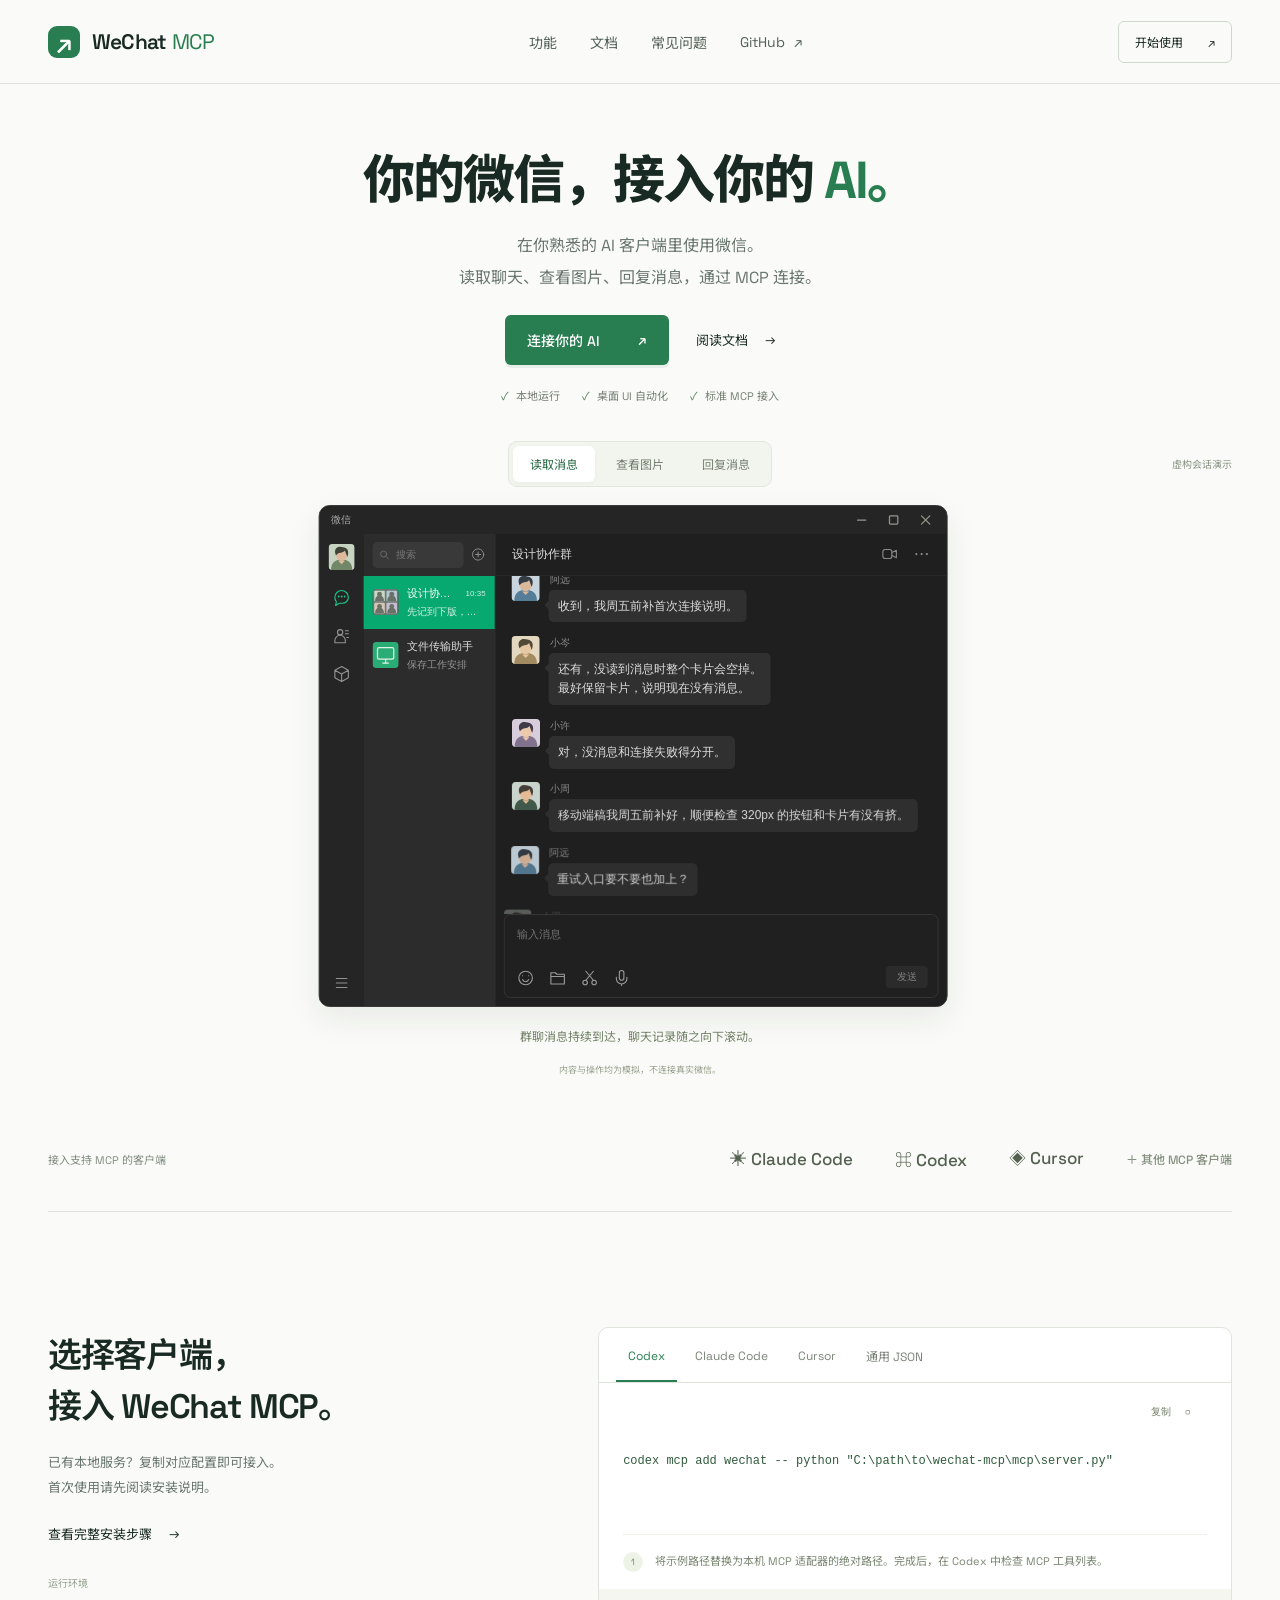
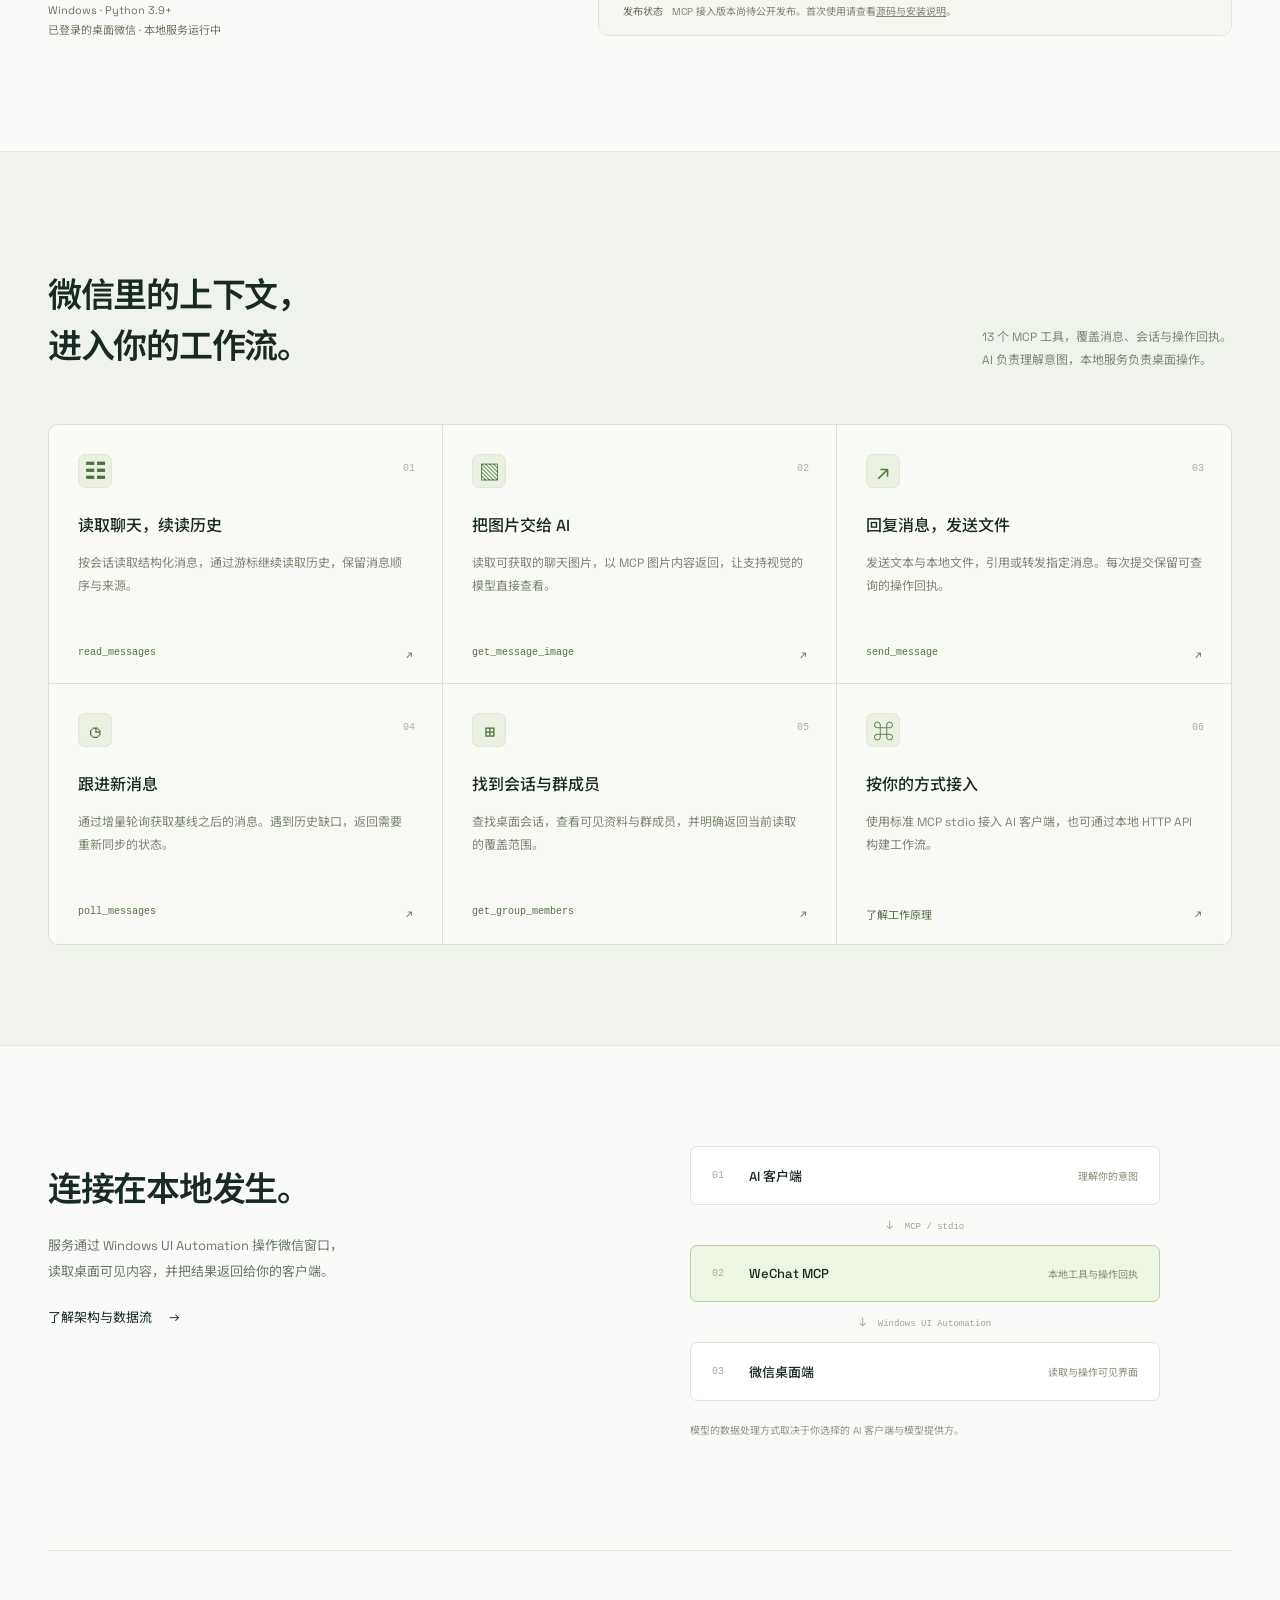
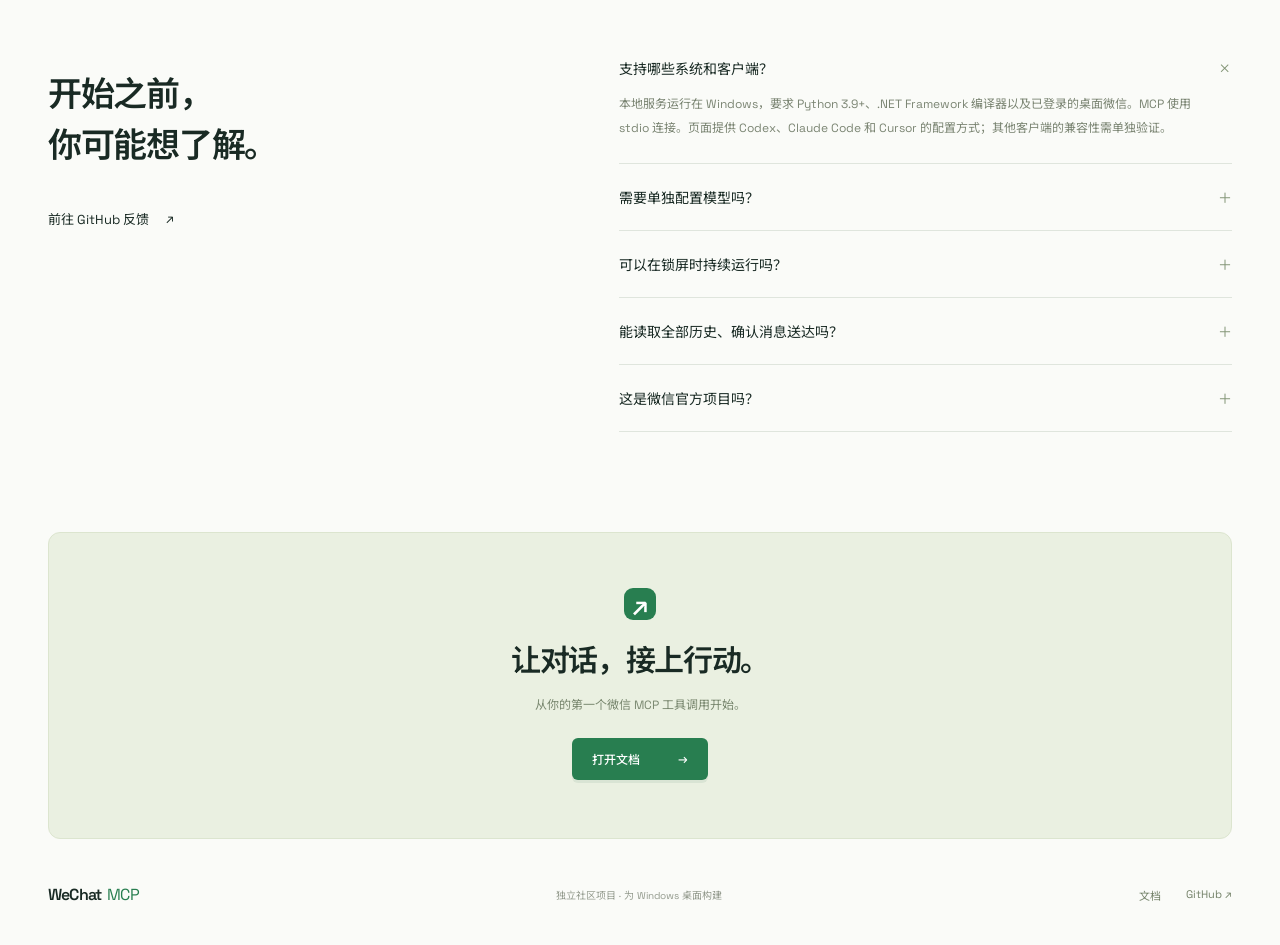
==== commit 71d3bd1a: "feat: refine Codex chat layout and WeChat spacing" ====
--- a/website/index.html
+++ b/website/index.html
@@ -5,7 +5,7 @@
   <title>WeChat MCP — 让 AI 接入你的微信</title>
   <meta name="description" content="通过 MCP 连接 Windows 微信。读取消息、查看图片、发送文件，让你熟悉的 AI 助手使用微信。">
   <link rel="icon" href="./favicon.svg" type="image/svg+xml"><link rel="stylesheet" href="./style.css?v=20261003-polish">
-<link rel="stylesheet" href="./demo.css?v=20261003-context-reply">
+<link rel="stylesheet" href="./demo.css?v=20261003-chat-spacing">
 </head>
 <body>
 <a class="skip" href="#main">跳到正文</a>
@@ -26,16 +26,19 @@
      </div>
     </div><div class="story-wx-status"><span id="story-wx-status">群里正在讨论新版上线</span><span id="story-message-count">0 条消息</span></div>
    </section>
-   <section class="story-codex story-window" aria-label="Codex 助手"><div class="story-titlebar"><span class="story-codex-brand"><svg viewBox="0 0 20 20" width="18" height="18" aria-hidden="true"><path d="m7 5-5 5 5 5M13 5l5 5-5 5" fill="none" stroke="currentColor" stroke-width="1.5" stroke-linecap="round" stroke-linejoin="round"/></svg>Codex</span><span>新任务</span></div>
+   <section class="story-codex story-window" aria-label="Codex 助手"><div class="story-titlebar"><span class="story-codex-brand">Codex <span id="story-task-title">整理上线安排</span></span><span class="story-codex-chrome" aria-hidden="true"><svg viewBox="0 0 24 24" fill="none" stroke="currentColor" stroke-width="1.5" stroke-linecap="round" stroke-linejoin="round" aria-hidden="true"><path d="M5 12h.01M12 12h.01M19 12h.01" stroke-width="3"/></svg><svg viewBox="0 0 24 24" fill="none" stroke="currentColor" stroke-width="1.5" stroke-linecap="round" stroke-linejoin="round" aria-hidden="true"><path d="M3 6h9m6 0h3M3 18h3m6 0h9"/><circle cx="15" cy="6" r="3"/><circle cx="9" cy="18" r="3"/></svg></span></div>
     <div class="story-codex-body" tabindex="0" aria-label="Codex 演示对话">
-     <div class="story-question"><span>你</span><p id="story-question"></p><i class="story-caret" aria-hidden="true"></i></div>
-     <div class="story-tool"><span class="story-tool-dot" aria-hidden="true"></span><div><code id="story-tool-name">read_messages</code><small id="story-tool-detail">读取设计协作群</small></div><span id="story-tool-status">读取中</span></div>
+     <div class="story-question" hidden><p id="story-question"></p></div>
+     <div class="story-tool" hidden><span class="story-tool-icon" aria-hidden="true"><svg viewBox="0 0 24 24" fill="none" stroke="currentColor" stroke-width="1.5" stroke-linecap="round" stroke-linejoin="round" aria-hidden="true"><path d="m9 5 7 7-7 7"/></svg></span><div><code id="story-tool-name">read_messages</code><small id="story-tool-detail">读取设计协作群</small></div><span id="story-tool-status">读取中</span></div>
      <figure class="story-image-result" hidden></figure>
-     <div class="story-context" hidden><small>Codex 已加载的上下文</small><p><b>记忆</b>回复同事简短直接，未完成的事说清楚。</p><p><b>当前任务</b>空状态与连接失败文案已改，周五交更新稿。</p><p><b>项目约定</b>重试入口留到下版；锁屏提示周一实测。</p></div>
-     <div class="story-reply" hidden><small>结合上下文，回复小周</small><p id="story-reply-text"></p></div>
-     <div class="story-tool story-send-tool" hidden><span class="story-tool-dot" aria-hidden="true"></span><div><code>send_message</code><small>设计协作群 · 回复小周</small></div><span id="story-send-status">提交中</span></div>
-     <div class="story-summary"><div class="story-answer-heading"><span aria-hidden="true">✳</span><b id="story-answer-title">群里讨论的是新版上线安排。</b></div><div id="story-answer-items"></div><p id="story-answer-note"></p></div>
-    </div><div class="story-codex-footer">根据微信返回的内容整理</div>
+     <details class="story-context" hidden><summary>已使用记忆与项目上下文</summary><div><p><b>Codex 记忆</b>回复同事简短直接，未完成的事说清楚。</p><p><b>当前任务</b>空状态与连接失败文案已改，周五交更新稿。</p><p><b>项目约定</b>重试入口留到下版；锁屏提示周一实测。</p></div></details>
+     <div class="story-reply" hidden><p class="story-reply-intro">结合刚才的修改和项目约定，我会这样回复小周：</p><p id="story-reply-text"></p></div>
+     <div class="story-tool story-send-tool" hidden><span class="story-tool-icon" aria-hidden="true"><svg viewBox="0 0 24 24" fill="none" stroke="currentColor" stroke-width="1.5" stroke-linecap="round" stroke-linejoin="round" aria-hidden="true"><path d="m9 5 7 7-7 7"/></svg></span><div><code>send_message</code><small>设计协作群 · 回复小周</small></div><span id="story-send-status">提交中</span></div>
+     <div class="story-summary" hidden><p class="story-answer-heading" id="story-answer-title">群里讨论的是新版上线安排。</p><div id="story-answer-items"></div><p id="story-answer-note"></p></div>
+     <div class="story-response-actions" hidden aria-hidden="true"><svg viewBox="0 0 24 24" fill="none" stroke="currentColor" stroke-width="1.5" stroke-linecap="round" stroke-linejoin="round" aria-hidden="true"><rect x="8" y="8" width="12" height="13" rx="2"/><path d="M16 8V5a2 2 0 0 0-2-2H5a2 2 0 0 0-2 2v9a2 2 0 0 0 2 2h3"/></svg><svg viewBox="0 0 24 24" fill="none" stroke="currentColor" stroke-width="1.5" stroke-linecap="round" stroke-linejoin="round" aria-hidden="true"><path d="m11 4-6 5H2v6h3l6 5ZM16 8a6 6 0 0 1 0 8m3-11a10 10 0 0 1 0 14"/></svg><svg viewBox="0 0 24 24" fill="none" stroke="currentColor" stroke-width="1.5" stroke-linecap="round" stroke-linejoin="round" aria-hidden="true"><path d="M14 3h7v7m-7 0 7-7M10 21H3v-7m7 0-7 7"/></svg></div>
+    </div>
+    <div class="story-codex-composer"><div class="story-prompt-entry"><span id="story-prompt-draft"></span><i class="story-caret" aria-hidden="true" hidden></i></div><div class="story-composer-toolbar"><span class="story-composer-add" aria-hidden="true"><svg viewBox="0 0 24 24" fill="none" stroke="currentColor" stroke-width="1.5" stroke-linecap="round" stroke-linejoin="round" aria-hidden="true"><path d="M12 5v14M5 12h14"/></svg></span><span class="story-model">GPT-6 Astra <span>⌄</span></span><span class="story-composer-mic" aria-hidden="true"><svg viewBox="0 0 24 24" fill="none" stroke="currentColor" stroke-width="1.5" stroke-linecap="round" stroke-linejoin="round" aria-hidden="true"><rect x="9" y="3" width="6" height="12" rx="3"/><path d="M5 11v2a7 7 0 0 0 14 0v-2M12 20v2"/></svg></span><span class="story-composer-send" aria-hidden="true"><svg viewBox="0 0 24 24" fill="none" stroke="currentColor" stroke-width="1.5" stroke-linecap="round" stroke-linejoin="round" aria-hidden="true"><path d="M12 19V5m-6 6 6-6 6 6"/></svg></span></div></div>
+    <div class="story-codex-footer">根据微信返回的内容整理</div>
    </section>
   </div>
   <div class="story-caption" id="story-caption" role="status" aria-live="off">群里讨论还在继续，消息一条接着一条。</div>
@@ -50,5 +53,5 @@
 <section id="faq" class="section wrap faq"><div><h2>开始之前，<br>你可能想了解。</h2><a class="text-link" href="https://github.com/aytoast/wechat-mcp/issues">前往 GitHub 反馈 <span>↗</span></a></div><div class="faq-list"><details open><summary>支持哪些系统和客户端？<span>＋</span></summary><p>本地服务运行在 Windows，要求 Python 3.9+、.NET Framework 编译器以及已登录的桌面微信。MCP 使用 stdio 连接。页面提供 Codex、Claude Code 和 Cursor 的配置方式；其他客户端的兼容性需单独验证。</p></details><details><summary>需要单独配置模型吗？<span>＋</span></summary><p>WeChat MCP 负责读取和操作微信。理解消息、生成摘要和回复由你选择的 AI 客户端与模型完成，模型在客户端中配置。</p></details><details><summary>可以在锁屏时持续运行吗？<span>＋</span></summary><p>操作期间需要 Windows 保持唤醒、解锁，微信窗口可用。消息读取与操作可能切换会话、占用前台焦点。</p></details><details><summary>能读取全部历史、确认消息送达吗？<span>＋</span></summary><p>历史范围取决于微信桌面端已同步的内容。回执记录本地提交结果，接收端送达状态仍为未验证。请检查回执状态，避免在结果未知时重复发送。</p></details><details><summary>这是微信官方项目吗？<span>＋</span></summary><p>WeChat MCP 是独立社区项目，与腾讯及微信团队无隶属关系。</p></details></div></section>
 <section class="closing wrap"><span class="brand-icon">↗</span><h2>让对话，接上行动。</h2><p>从你的第一个微信 MCP 工具调用开始。</p><a class="button primary" href="./docs.html">打开文档 <span>→</span></a></section>
 </main><footer class="wrap"><a class="brand" href="./">WeChat <b>MCP</b></a><span>独立社区项目 · 为 Windows 桌面构建</span><div><a href="./docs.html">文档</a><a href="https://github.com/aytoast/wechat-mcp">GitHub ↗</a></div></footer><div id="toast" role="status" aria-live="polite"></div><script src="./app.js?v=20261003-polish"></script>
-<script src="./demo.js?v=20261003-context-reply"></script>
+<script src="./demo.js?v=20261003-chat-spacing"></script>
 </body></html>
--- a/website/demo.css
+++ b/website/demo.css
@@ -16,56 +16,61 @@
 .story-fiction{position:absolute;right:0;color:#8a9585;font-size:10px}
 .story-surfaces{display:none}
 .story-viewport{height:502px;position:relative;isolation:isolate}
-.story-window{position:absolute;top:0;bottom:0;border:1px solid #dbe3d5;border-radius:11px;overflow:hidden;box-shadow:0 12px 32px #334c3108;display:flex;flex-direction:column;min-width:0}
+.story-window{font-family:"Segoe UI","Microsoft YaHei UI",sans-serif;position:absolute;top:0;bottom:0;border:1px solid #dbe3d5;border-radius:11px;overflow:hidden;box-shadow:0 12px 32px #334c3108;display:flex;flex-direction:column;min-width:0}
 .story-wechat{left:0;width:calc(54% - 10px);transform:translateX(var(--wx-shift));background:#1f1f1f;border-color:#3b3b3b;color:#ddd;box-shadow:0 12px 32px #1a231c14;color-scheme:dark}
-.story-codex{right:0;width:calc(46% - 10px);background:#fff;opacity:var(--reveal);transform:translateY(var(--codex-y));pointer-events:none}
+.story-codex{right:0;width:calc(46% - 10px);background:#fff;border-color:#e0e0de;color:#30302e;opacity:var(--reveal);transform:translateY(var(--codex-y));pointer-events:none}
 .product-demo[data-codex=true] .story-codex{pointer-events:auto}
 .story-titlebar{height:42px;flex-shrink:0;display:flex;align-items:center;justify-content:space-between;padding:0 16px;border-bottom:1px solid #e3e6df;background:#f7f8f5;color:#626e5b;font-size:12px}
 .story-titlebar>span:last-child{color:#91998b;font-size:10px}
-.story-wechat .story-titlebar{height:30px;background:#252525;border-bottom:0;padding:0 11px;color:#a8a8a8;font-size:10px}
-.story-window-controls{display:flex;align-items:center;gap:18px;color:#8a8a8a}
-.story-window-controls svg{width:11px;height:11px;display:block}
-.story-codex-brand{display:flex;align-items:center;gap:8px;color:#354a35;font-weight:500}
+.story-wechat .story-titlebar{height:28px;background:#252525;border-bottom:0;padding:0 11px;color:#a8a8a8;font-size:10px}
+.story-window-controls{display:flex;align-items:center;gap:12px;color:#8a8a8a}
+.story-window-controls svg{width:20px;height:20px;display:block}
+.story-codex .story-titlebar{height:40px;background:#fff;border-color:#ececea;padding:0 16px;color:#363634}
+.story-codex-brand{display:flex;align-items:center;gap:10px;min-width:0;color:#363634;font-size:12px;font-weight:600}
+#story-task-title{font-weight:400;color:#848480;font-size:11px;overflow:hidden;text-overflow:ellipsis;white-space:nowrap}
+.story-codex-chrome{display:flex;gap:12px;margin-left:12px;flex-shrink:0}
+.story-codex-chrome svg{width:16px;height:16px;color:#858581}
 .story-wx-layout{display:flex;flex:1;min-height:0}
-.story-wx-rail{width:42px;flex-shrink:0;background:#252525;display:flex;flex-direction:column;align-items:center;gap:23px;padding:12px 0 15px;color:#898989}
-.story-owner{display:block;width:28px;height:28px;flex-shrink:0;border-radius:4px;overflow:hidden;background:#57635f}
+.story-wx-rail{width:44px;flex-shrink:0;background:#252525;display:flex;flex-direction:column;align-items:center;gap:18px;padding:10px 0 13px;color:#898989}
+.story-owner{display:block;width:26px;height:26px;flex-shrink:0;border-radius:4px;overflow:hidden;background:#57635f}
 .story-owner svg,.story-chat i svg,.story-message-avatar svg{display:block;width:100%;height:100%}
-.story-rail-icon{display:grid;place-items:center;width:23px;height:23px;color:#929292}
-.story-rail-icon svg{width:22px;height:22px}
+.story-rail-icon{display:grid;place-items:center;width:20px;height:20px;color:#929292}
+.story-rail-icon svg{width:18px;height:18px}
 .story-rail-icon.is-active{color:#18c787}
 .story-rail-bottom{margin-top:auto}
 .story-chat-list{width:132px;flex-shrink:0;background:#2c2c2c;border-right:1px solid #303030}
-.story-search-row{height:48px;display:flex;align-items:center;gap:7px;padding:0 9px}
+.story-search-row{height:42px;display:flex;align-items:center;gap:7px;padding:0 9px}
 .story-search{min-width:0;flex:1;display:flex;align-items:center;gap:5px;background:#393939;color:#777;font-size:10px;border-radius:5px;padding:6px}
 .story-search svg{width:12px;height:12px;flex-shrink:0}
 .story-search-add{display:grid;place-items:center;width:15px;height:15px;color:#929292;flex-shrink:0}
 .story-search-add svg{width:15px;height:15px}
-.story-chat{display:flex;gap:7px;padding:12px 9px;align-items:center;min-width:0}
+.story-chat{display:flex;gap:8px;padding:10px 9px;min-height:52px;align-items:center;min-width:0}
 .story-chat.selected{background:#08a970}
-.story-chat i,.story-message-avatar{font-style:normal;display:block;width:30px;height:30px;flex-shrink:0;background:#465b50;color:#fff;border-radius:4px;overflow:hidden;font-size:11px}
+.story-chat i,.story-message-avatar{font-style:normal;display:block;width:28px;height:28px;flex-shrink:0;background:#465b50;color:#fff;border-radius:4px;overflow:hidden;font-size:11px}
+.story-chat i{width:26px;height:26px}
 .story-chat>div{min-width:0;flex:1;overflow:hidden}
 .story-chat-meta{display:flex;align-items:center;gap:4px;min-width:0}
-.story-chat b{display:block;min-width:0;flex:1;font-size:10px;white-space:nowrap;font-weight:500;overflow:hidden;text-overflow:ellipsis;color:#dedede}
-.story-chat time{flex-shrink:0;color:#888;font-size:7px;font-variant-numeric:tabular-nums}
-.story-chat small{display:block;overflow:hidden;white-space:nowrap;text-overflow:ellipsis;color:#969696;font-size:9px;margin-top:5px}
+.story-chat b{display:block;min-width:0;flex:1;font-size:11px;white-space:nowrap;font-weight:500;overflow:hidden;text-overflow:ellipsis;color:#dedede}
+.story-chat time{flex-shrink:0;color:#888;font-size:8px;font-variant-numeric:tabular-nums}
+.story-chat small{display:block;overflow:hidden;white-space:nowrap;text-overflow:ellipsis;color:#969696;font-size:10px;margin-top:4px}
 .story-chat.selected b{color:#fff}
 .story-chat.selected small,.story-chat.selected time{color:#d4eee2}
 .story-conversation{min-width:0;flex:1;display:flex;flex-direction:column;background:#1f1f1f}
-.story-chat-heading{height:48px;flex-shrink:0;display:flex;align-items:center;justify-content:space-between;gap:8px;border-bottom:1px solid #292929;padding:0 14px;font-size:12px}
+.story-chat-heading{height:42px;flex-shrink:0;display:flex;align-items:center;justify-content:space-between;gap:8px;border-bottom:1px solid #292929;padding:0 16px;font-size:12px}
 .story-chat-heading b{flex:1;font-weight:500;min-width:0;overflow:hidden;text-overflow:ellipsis;white-space:nowrap;color:#ddd}
-.story-heading-actions{display:flex;align-items:center;gap:13px;color:#888;flex-shrink:0}
-.story-heading-actions svg{display:block;width:16px;height:16px}
+.story-heading-actions{display:flex;align-items:center;gap:14px;color:#888;flex-shrink:0}
+.story-heading-actions svg{display:block;width:18px;height:18px}
 .story-messages{flex:1;min-height:0;overflow:auto;overscroll-behavior:contain;scrollbar-width:thin;scrollbar-color:#454545 transparent}
-.story-message-track{position:relative;padding:14px 13px 6px}
+.story-message-track{position:relative;padding:14px 16px 6px}
 .story-message-time{font-size:9px;color:#797979;text-align:center;margin:0 0 18px}
-.story-message{display:flex;gap:9px;padding-bottom:17px;position:relative;transform-origin:left center}
+.story-message{display:flex;gap:9px;padding-bottom:14px;position:relative;transform-origin:left center}
 .story-message[hidden],.story-answer-item[hidden]{display:none}
 .story-message.self{flex-direction:row-reverse;transform-origin:right center}
 .story-message.self .story-message-avatar{background:#596b56}
 .story-message-body{min-width:0;max-width:calc(100% - 48px)}
-.story-message small{display:block;color:#8b8b8b;font-size:9px;margin:0 0 5px 1px}
-.story-message.self small{text-align:right}
-.story-message p{position:relative;font-size:11px;line-height:1.75;margin:0;padding:8px 10px;background:#303030;border:0;border-radius:5px;color:#dedede;overflow-wrap:anywhere;white-space:pre-line}
+.story-message small{display:block;color:#8b8b8b;font-size:10px;margin:0 0 3px 1px}
+.story-message.self small{position:absolute;width:1px;height:1px;margin:-1px;padding:0;overflow:hidden;clip-path:inset(50%);white-space:nowrap}
+.story-message p{position:relative;font-size:12px;line-height:1.55;margin:0;padding:7px 9px;background:#303030;border:0;border-radius:5px;color:#dedede;overflow-wrap:anywhere;white-space:pre-line}
 .story-message p:before{content:'';position:absolute;left:-3px;top:12px;width:6px;height:6px;background:inherit;transform:rotate(45deg);border-radius:1px}
 .story-message.self p{background:#27cb89;color:#103b2c}
 .story-message.self p:before{left:auto;right:-3px}
@@ -73,50 +78,63 @@
 .story-attachment{border:1px solid #414b43;border-radius:5px;background:#292e29;margin:6px 0 0;padding:6px}
 .story-attachment svg{width:100%;height:auto;display:block;max-width:220px;border-radius:2px}
 .story-attachment figcaption{color:#a2aba0;font-size:9px;padding-top:5px}
-.story-compose{height:88px;flex-shrink:0;border:1px solid #353535;border-radius:7px;background:#202020;margin:0 8px 8px;padding:9px 10px 34px;position:relative;color:#888;font-size:12px}
+.story-compose{height:84px;flex-shrink:0;border:1px solid #353535;border-radius:7px;background:#202020;margin:0 8px 8px;padding:10px 12px 37px;position:relative;color:#888;font-size:12px}
 .story-compose p{font-size:11px;line-height:1.65;margin:0;color:#c9c9c9;white-space:pre-line;overflow:auto;overflow-wrap:anywhere;max-height:100%;scrollbar-width:thin;scrollbar-color:#454545 transparent}
 .story-compose p:empty:before{content:'输入消息';color:#727272}
-.story-compose-tools{position:absolute;left:10px;bottom:9px;display:flex;align-items:center;gap:12px;color:#999}
-.story-compose-tools svg{display:block;width:15px;height:15px}
-.story-send-label{position:absolute;right:9px;bottom:7px;font-size:9px;color:#838383;background:#2b2b2b;padding:4px 11px;border-radius:4px}
+.story-compose-tools{position:absolute;left:12px;bottom:10px;display:flex;align-items:center;gap:14px;color:#999}
+.story-compose-tools svg{display:block;width:18px;height:18px}
+.story-send-label{position:absolute;right:10px;bottom:9px;font-size:10px;color:#838383;background:#2b2b2b;padding:4px 11px;border-radius:4px}
 .story-compose.has-draft .story-send-label{color:#32cf95;background:#26382f}
 .story-wx-status{position:absolute;width:1px;height:1px;padding:0;margin:-1px;overflow:hidden;clip-path:inset(50%);white-space:nowrap;border:0}
 #story-message-count{white-space:nowrap;font-variant-numeric:tabular-nums}
-.story-codex-body{flex:1;min-height:0;overflow:auto;overscroll-behavior:contain;padding:21px 22px;scrollbar-width:thin;scrollbar-color:#d2dbcb transparent}
-.story-question{font-size:12px;line-height:1.9;padding:12px 14px;border:1px solid #e4e9dd;border-radius:8px;background:#f7f9f3;min-height:92px}
-.story-question>span{font-size:10px;color:#8a9680;display:block;margin-bottom:4px}
-.story-question p{display:inline;margin:0;color:#4b5d3f;overflow-wrap:anywhere}
-.product-demo[data-scene=send] .story-question p{white-space:pre-line}
+.story-codex-body{flex:1;min-height:0;overflow:auto;overscroll-behavior:contain;padding:20px;scrollbar-width:thin;scrollbar-color:#d4d4d0 transparent}
+.story-question{width:fit-content;max-width:88%;margin:0 0 20px auto;padding:10px 13px;border-radius:16px;background:#f0f0ee;font-size:12px;line-height:1.65;color:#323230}
+.story-question p{margin:0;overflow-wrap:anywhere;white-space:pre-line}
 .product-demo[data-scene=send] .story-compose{height:110px}
-.story-context,.story-reply{margin:13px 0;padding:11px 13px;border:1px solid #e4e9de;border-radius:7px;background:#fafbf8;font-size:11px;line-height:1.75;overflow-wrap:anywhere}
-.story-context>small,.story-reply>small{display:block;color:#839176;font-size:10px;margin-bottom:6px}
-.story-context p{margin:4px 0;color:#79866e}
-.story-context b{font-weight:500;color:#657b56;margin-right:6px}
-.story-reply{background:#f3f8ed;border-color:#dce8d1}
-.story-reply p{margin:0;color:#506743;white-space:pre-line;max-height:160px;overflow:auto;overscroll-behavior:contain;scrollbar-width:thin;scrollbar-color:#d2dbcb transparent}
-.story-image-result{margin:14px 0 18px;padding:12px;background:#f8faf5;border:1px solid #e3eadb;border-radius:7px}
-.story-image-result figcaption{font-size:10px;color:#7b8d6c;margin-bottom:10px}
-.story-image-result svg{display:block;width:100%;max-width:280px;height:auto;margin:auto}
-.story-caret{display:inline-block;width:1px;height:12px;background:#6a9253;vertical-align:middle;margin-left:3px}
-.story-tool{display:flex;gap:9px;align-items:center;font-size:10px;color:#7c8b6e;padding:14px 0;margin-bottom:6px;border-bottom:1px solid #edf0e7}
+.story-tool{display:flex;gap:8px;align-items:center;font-size:11px;color:#8a8a85;padding:0;margin:16px 0}
+.story-tool-icon{display:flex;align-items:center;width:12px;flex-shrink:0;color:#91918d}
+.story-tool-icon svg{width:12px;height:12px}
 .story-tool>div{flex:1;min-width:0}
-.story-tool code{font-size:10px;color:#5b7750;overflow-wrap:anywhere}
-.story-tool small{display:block;font-size:10px;margin-top:4px}
-#story-tool-status,#story-send-status{font-size:9px;white-space:nowrap}
-.story-tool-dot{width:6px;height:6px;flex-shrink:0;background:#84aa68;border-radius:50%}
-.story-answer-heading{display:flex;gap:8px;align-items:flex-start;font-size:12px;line-height:1.8;color:#415b36;margin:12px 0}
-.story-answer-heading>span{font-size:20px;line-height:1}
-.story-answer-heading b{font-weight:500}
-.story-answer-item{padding:8px 0 8px 16px;border-left:1px solid #d8e4ca;margin-left:8px;font-size:11px;line-height:1.85;position:relative}
-.story-answer-item:before{content:'';position:absolute;left:-3px;top:15px;width:5px;height:5px;border-radius:50%;background:#a4bc90}
-.story-answer-item b{font-weight:500;color:#4d6940}
-.story-answer-item p{margin:2px 0 0;color:#75836a;overflow-wrap:anywhere}
-#story-answer-note{font-size:10px;line-height:1.8;color:#8b9781;margin:13px 0 0}
-.story-codex-footer{padding:10px 16px;border-top:1px solid #e8ede1;font-size:9px;color:#91a084;flex-shrink:0}
+.story-tool code{font:11px var(--mono);color:#696965;overflow-wrap:anywhere}
+.story-tool small{display:block;font-size:10px;line-height:1.5;margin-top:3px;color:#91918b}
+#story-tool-status,#story-send-status{font-size:10px;white-space:nowrap}
+.story-context{margin:16px 0;font-size:11px;line-height:1.7;color:#777773;overflow-wrap:anywhere}
+.story-context summary{cursor:pointer;display:flex;align-items:center;gap:8px;list-style:none;padding:2px 0}
+.story-context summary::-webkit-details-marker{display:none}
+.story-context summary:before{content:'';width:5px;height:5px;border-top:1px solid;border-right:1px solid;transform:rotate(45deg);margin:0 4px;flex-shrink:0;transition:transform 180ms ease}
+.story-context[open] summary:before{transform:rotate(135deg)}
+.story-context>div{margin:9px 0 0 7px;padding-left:12px;border-left:1px solid #e3e3df}
+.story-context p{margin:5px 0}
+.story-context b{font-weight:500;color:#5f5f5b;margin-right:6px}
+.story-reply{font-size:12px;line-height:1.75;overflow-wrap:anywhere;margin:18px 0;color:#383835}
+.story-reply p{margin:0 0 12px;white-space:pre-line}
+.story-reply .story-reply-intro{color:#777773;font-size:11px;margin-bottom:10px}
+.story-image-result{margin:16px 0 20px;padding:10px;background:#f6f6f3;border:1px solid #e7e7e1;border-radius:10px}
+.story-image-result figcaption{font-size:10px;color:#83837c;margin-bottom:8px}
+.story-image-result svg{display:block;width:100%;max-width:260px;height:auto;margin:auto}
+.story-answer-heading{font-size:12px;line-height:1.75;color:#383835;margin:18px 0 12px}
+.story-answer-item{font-size:12px;line-height:1.75;margin:12px 0;color:#444440;overflow-wrap:anywhere}
+.story-answer-item b{font-weight:600;color:#373734;margin-right:6px}
+.story-answer-item p{display:inline;margin:0}
+#story-answer-note{font-size:11px;line-height:1.75;color:#80807a;margin:14px 0 0}
+.story-response-actions{display:flex;align-items:center;gap:13px;color:#93938e;margin-top:16px;padding:2px 0}
+.story-response-actions svg{width:14px;height:14px}
+.story-codex-composer{flex-shrink:0;margin:8px 12px 12px;padding:11px 12px 9px;background:#f0f0ee;border:1px solid #e7e7e3;border-radius:20px;color:#888882}
+.story-prompt-entry{font-size:12px;line-height:20px;height:40px;overflow:auto;scrollbar-width:thin;scrollbar-color:#cecec8 transparent;white-space:pre-wrap;overflow-wrap:anywhere;margin-bottom:8px;color:#383835}
+#story-prompt-draft:empty:before{content:'询问 Codex…';color:#999992}
+.story-caret{display:inline-block;width:1px;height:12px;background:#555550;vertical-align:middle;margin-left:2px}
+.story-composer-toolbar{height:26px;display:flex;align-items:center;gap:12px}
+.story-composer-toolbar svg{display:block;width:16px;height:16px}
+.story-composer-add,.story-composer-mic{flex-shrink:0;display:flex;align-items:center}
+.story-model{display:flex;align-items:center;gap:5px;margin-left:auto;white-space:nowrap;font-size:11px;color:#666660}
+.story-model>span{font-size:12px;color:#8e8e88}
+.story-composer-send{display:grid;place-items:center;width:26px;height:26px;border-radius:50%;background:#deded8;color:#92928a;flex-shrink:0;transition:color 160ms ease,background 160ms ease,transform 180ms ease}
+.story-codex-composer.has-prompt .story-composer-send{background:#343431;color:#fff}
+.story-codex-footer{position:absolute;width:1px;height:1px;padding:0;margin:-1px;overflow:hidden;clip-path:inset(50%);white-space:nowrap;border:0}
 .story-caption{text-align:center;font-size:12px;line-height:1.8;color:#75846a;margin:20px 0 13px;min-height:22px}
 .story-disclaimer{text-align:center;font-size:9px;line-height:1.8;color:#98a18e;margin:6px 0 0}
 @media(hover:hover){.product-demo button:hover{background:#eaf1e2;color:#367047}}
-@media(max-width:1000px){.hero h1{font-size:45px}.story-chat-list{width:112px}.story-wx-rail{width:36px}.story-chat{padding-inline:7px;gap:6px}.story-chat i{width:27px;height:27px}.story-chat time{display:none}.story-fiction{position:static}.story-top{justify-content:space-between}.story-codex-body{padding:18px 16px}.story-message-body{max-width:calc(100% - 39px)}}
+@media(max-width:1000px){.hero h1{font-size:45px}.story-chat-list{width:112px}.story-wx-rail{width:36px}.story-chat{padding-inline:7px;gap:6px}.story-chat i{width:26px;height:26px}.story-chat time{display:none}.story-fiction{position:static}.story-top{justify-content:space-between}.story-codex-body{padding:18px 16px}.story-message-body{max-width:calc(100% - 39px)}}
 @media(max-width:800px){
  .hero{padding-top:36px}.hero h1{font-size:37px;line-height:1.4}.hero h1 br{display:block}.hero-copy{margin-bottom:30px}
  .story-top{justify-content:center;flex-wrap:wrap;gap:8px;margin-bottom:10px}.story-scenes{width:100%;justify-content:center}.story-scenes button{flex:1;padding:9px 5px;font-size:11px}.story-fiction{font-size:9px}
@@ -132,16 +150,16 @@
  .product-demo[data-surface=auto][data-codex=true] .story-codex{pointer-events:auto}
  .story-chat-list,.story-wx-rail{display:none}
  .story-titlebar{padding:0 13px;height:39px}
- .story-wechat .story-titlebar{height:30px;padding-inline:13px}
+ .story-wechat .story-titlebar{height:28px;padding-inline:13px}
  .story-chat-heading{height:42px}
  .story-message-track{padding-inline:13px}.story-message-body{max-width:calc(100% - 48px)}
- .story-message p{font-size:12px;line-height:1.7}.story-message small{font-size:10px}.story-message-avatar{width:30px;height:30px}
+ .story-message p{font-size:12px;line-height:1.6}.story-message small{font-size:10px}.story-message-avatar{width:28px;height:28px}
  .story-compose{height:80px}
  .product-demo[data-scene=send] .story-compose{height:110px}
  .product-demo[data-scene=send] .story-compose p{font-size:12px}
- .story-codex-body{padding:16px}.story-question{font-size:12px;min-height:106px;padding:11px 12px}
- .story-context,.story-reply{padding:10px 11px;font-size:12px}
- .story-answer-heading{font-size:12px}.story-answer-item{font-size:12px;line-height:1.8;padding-block:7px}
+ .story-codex-body{padding:16px 14px}.story-question{max-width:92%;padding:9px 12px}
+ .story-codex-composer{margin:6px 10px 10px;padding:10px 11px 9px}.story-prompt-entry{height:40px}.story-context,.story-reply{font-size:12px}
+ .story-answer-heading{font-size:12px}.story-answer-item{font-size:12px;line-height:1.75}
  .story-caption{font-size:11px;min-height:40px;margin:16px 6px 5px}
 }
 @media(max-width:360px){.story-codex-body{padding:13px}.story-scenes button{font-size:10px}.story-caption{margin-inline:0}}
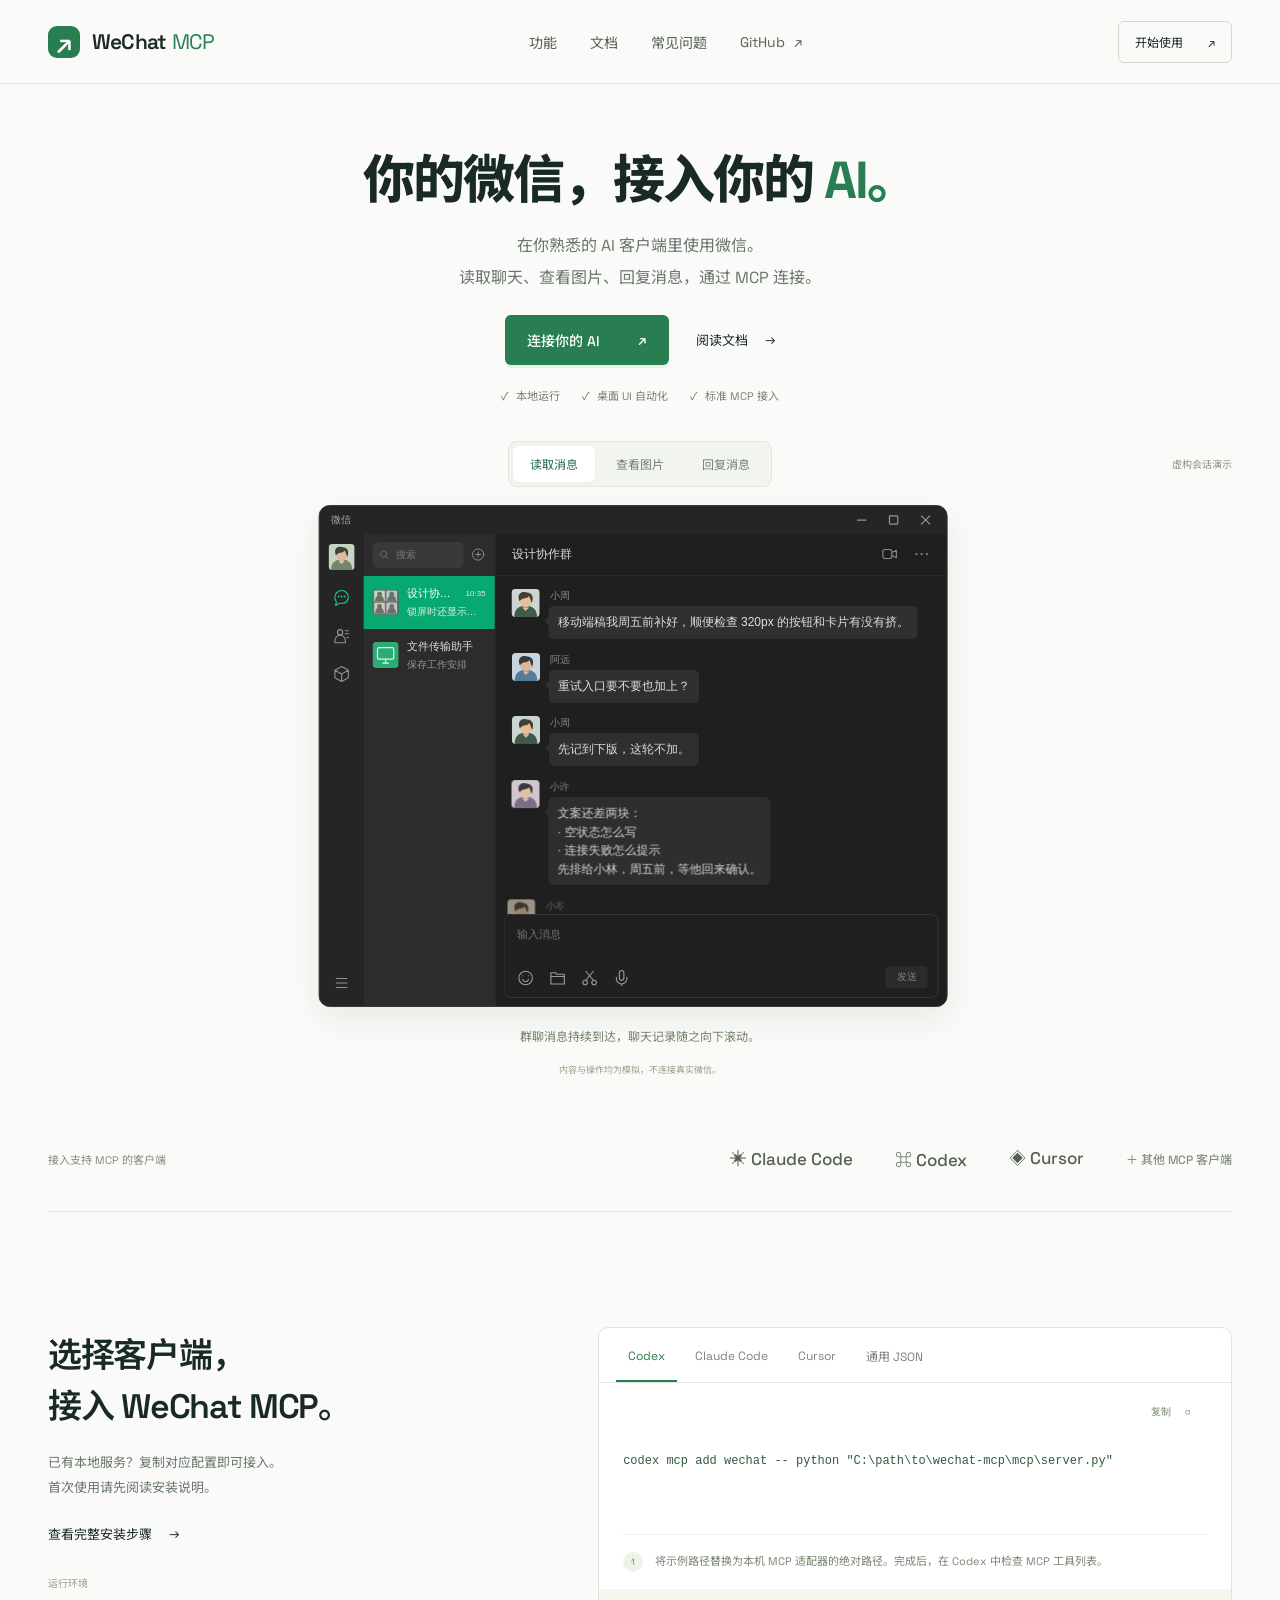
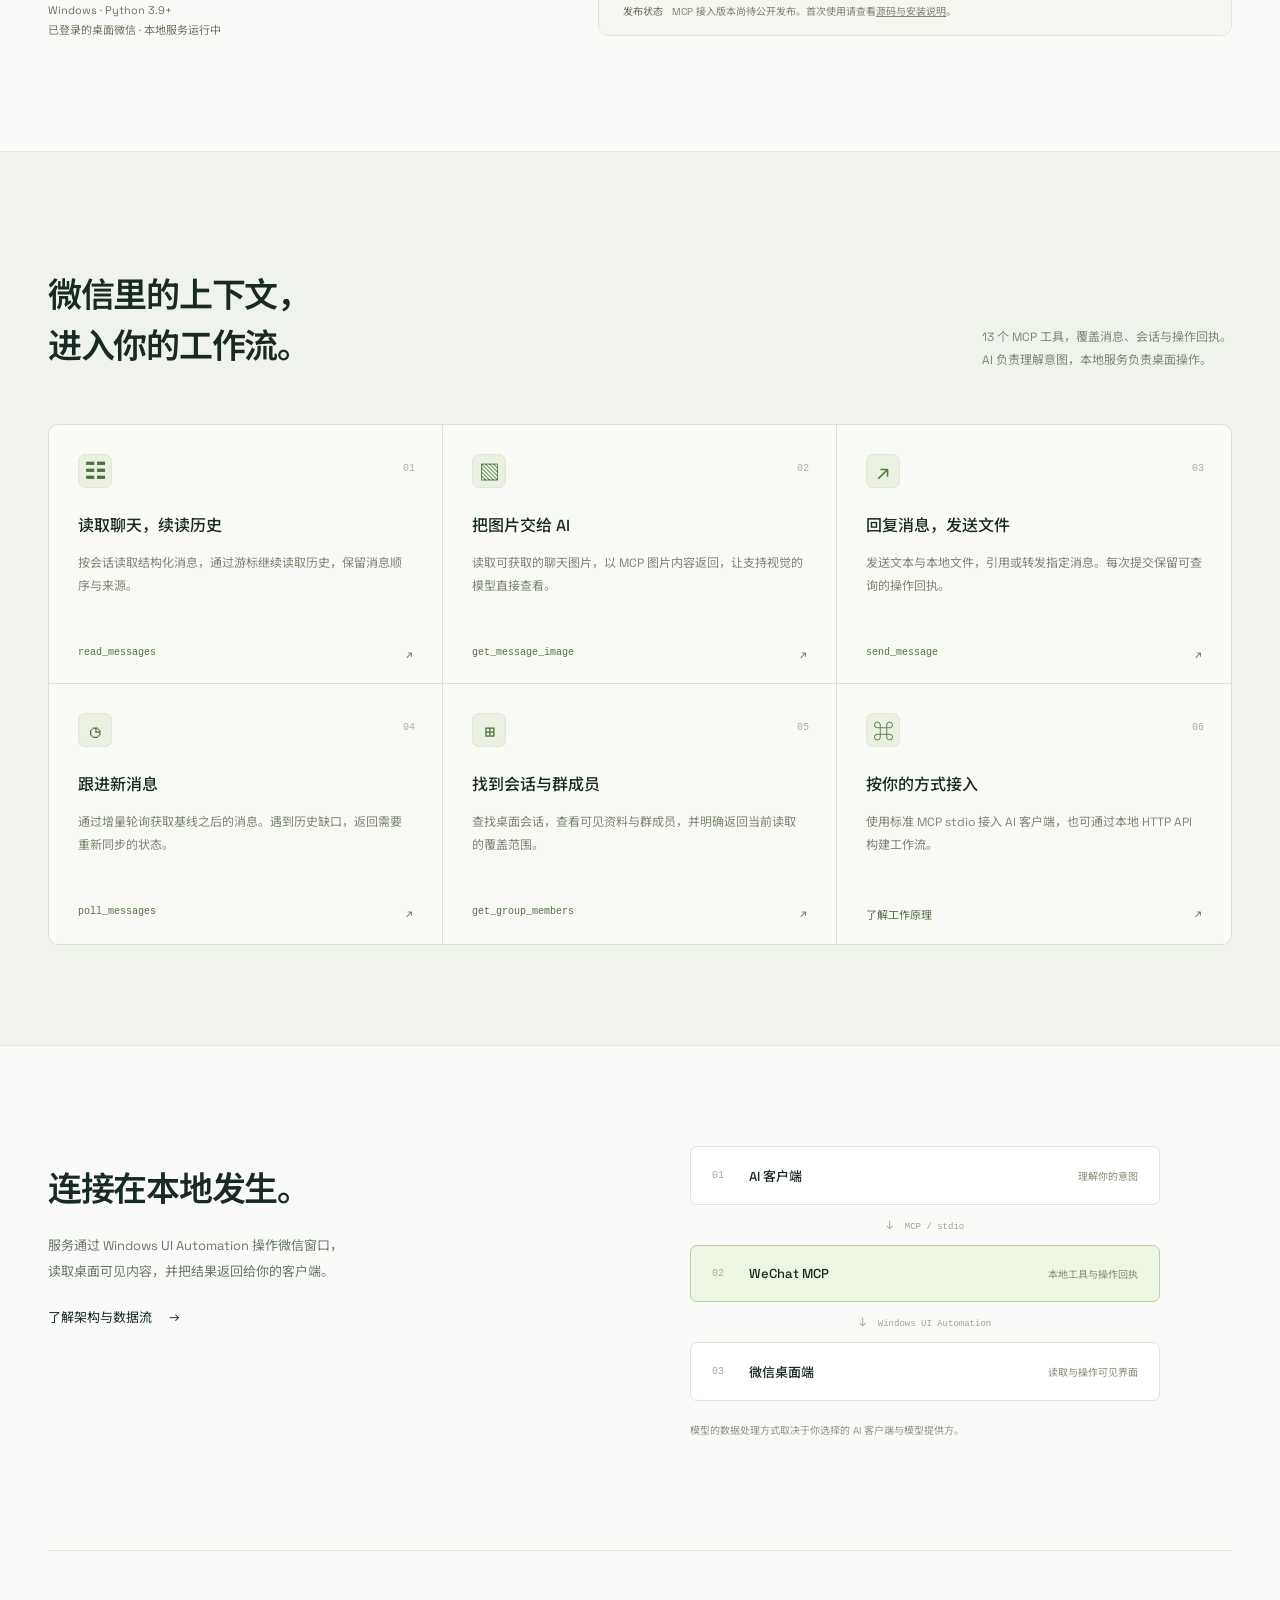
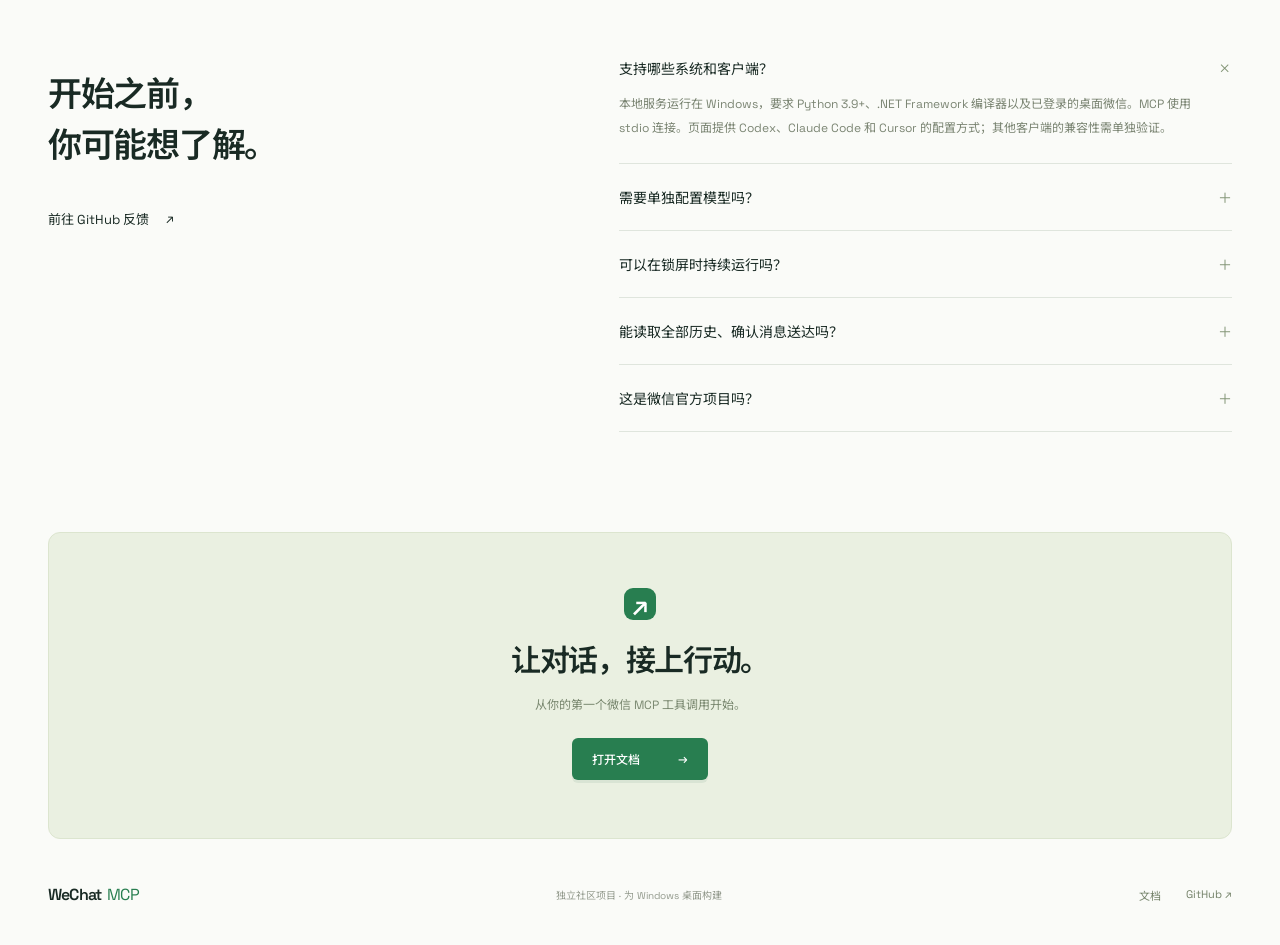
==== commit 92c5b2e1: "feat: demonstrate concise prompts with retained task context" ====
--- a/website/index.html
+++ b/website/index.html
@@ -5,7 +5,7 @@
   <title>WeChat MCP — 让 AI 接入你的微信</title>
   <meta name="description" content="通过 MCP 连接 Windows 微信。读取消息、查看图片、发送文件，让你熟悉的 AI 助手使用微信。">
   <link rel="icon" href="./favicon.svg" type="image/svg+xml"><link rel="stylesheet" href="./style.css?v=20261003-polish">
-<link rel="stylesheet" href="./demo.css?v=20261003-chat-spacing">
+<link rel="stylesheet" href="./demo.css?v=20261003-task-context">
 </head>
 <body>
 <a class="skip" href="#main">跳到正文</a>
@@ -24,17 +24,17 @@
       <div class="story-messages" tabindex="0" aria-label="演示聊天记录"><div class="story-message-track"><p class="story-message-time">今天 10:32</p><div id="story-message-list"></div></div></div>
       <div class="story-compose"><p id="story-draft"></p><span class="story-compose-tools" aria-hidden="true"><svg viewBox="0 0 24 24" fill="none" stroke="currentColor" stroke-width="1.5" stroke-linecap="round" stroke-linejoin="round" aria-hidden="true"><circle cx="12" cy="12" r="9"/><path d="M8 14c2 4 6 4 8 0M8 9h.01M16 9h.01"/></svg><svg viewBox="0 0 24 24" fill="none" stroke="currentColor" stroke-width="1.5" stroke-linecap="round" stroke-linejoin="round" aria-hidden="true"><path d="M3 7V5h6l2 2h10v13H3Zm0 3h18"/></svg><svg viewBox="0 0 24 24" fill="none" stroke="currentColor" stroke-width="1.5" stroke-linecap="round" stroke-linejoin="round" aria-hidden="true"><circle cx="6" cy="18" r="3"/><circle cx="18" cy="18" r="3"/><path d="m7 3 10 12M17 3 7 15"/></svg><svg viewBox="0 0 24 24" fill="none" stroke="currentColor" stroke-width="1.5" stroke-linecap="round" stroke-linejoin="round" aria-hidden="true"><rect x="9" y="2" width="6" height="13" rx="3"/><path d="M5 11v2a7 7 0 0 0 14 0v-2M12 20v2"/></svg></span><span class="story-send-label" aria-hidden="true">发送</span></div>
      </div>
-    </div><div class="story-wx-status"><span id="story-wx-status">群里正在讨论新版上线</span><span id="story-message-count">0 条消息</span></div>
+    </div><div class="story-wx-status"><span id="story-wx-status">群里正在讨论首页验收</span><span id="story-message-count">0 条消息</span></div>
    </section>
-   <section class="story-codex story-window" aria-label="Codex 助手"><div class="story-titlebar"><span class="story-codex-brand">Codex <span id="story-task-title">整理上线安排</span></span><span class="story-codex-chrome" aria-hidden="true"><svg viewBox="0 0 24 24" fill="none" stroke="currentColor" stroke-width="1.5" stroke-linecap="round" stroke-linejoin="round" aria-hidden="true"><path d="M5 12h.01M12 12h.01M19 12h.01" stroke-width="3"/></svg><svg viewBox="0 0 24 24" fill="none" stroke="currentColor" stroke-width="1.5" stroke-linecap="round" stroke-linejoin="round" aria-hidden="true"><path d="M3 6h9m6 0h3M3 18h3m6 0h9"/><circle cx="15" cy="6" r="3"/><circle cx="9" cy="18" r="3"/></svg></span></div>
+   <section class="story-codex story-window" aria-label="Codex 助手"><div class="story-titlebar"><span class="story-codex-brand">Codex <span id="story-task-title">整理验收安排</span></span><span class="story-codex-chrome" aria-hidden="true"><svg viewBox="0 0 24 24" fill="none" stroke="currentColor" stroke-width="1.5" stroke-linecap="round" stroke-linejoin="round" aria-hidden="true"><path d="M5 12h.01M12 12h.01M19 12h.01" stroke-width="3"/></svg><svg viewBox="0 0 24 24" fill="none" stroke="currentColor" stroke-width="1.5" stroke-linecap="round" stroke-linejoin="round" aria-hidden="true"><path d="M3 6h9m6 0h3M3 18h3m6 0h9"/><circle cx="15" cy="6" r="3"/><circle cx="9" cy="18" r="3"/></svg></span></div>
     <div class="story-codex-body" tabindex="0" aria-label="Codex 演示对话">
+     <details class="story-context" hidden><summary id="story-context-title"></summary><div id="story-context-items"></div></details>
      <div class="story-question" hidden><p id="story-question"></p></div>
      <div class="story-tool" hidden><span class="story-tool-icon" aria-hidden="true"><svg viewBox="0 0 24 24" fill="none" stroke="currentColor" stroke-width="1.5" stroke-linecap="round" stroke-linejoin="round" aria-hidden="true"><path d="m9 5 7 7-7 7"/></svg></span><div><code id="story-tool-name">read_messages</code><small id="story-tool-detail">读取设计协作群</small></div><span id="story-tool-status">读取中</span></div>
      <figure class="story-image-result" hidden></figure>
-     <details class="story-context" hidden><summary>已使用记忆与项目上下文</summary><div><p><b>Codex 记忆</b>回复同事简短直接，未完成的事说清楚。</p><p><b>当前任务</b>空状态与连接失败文案已改，周五交更新稿。</p><p><b>项目约定</b>重试入口留到下版；锁屏提示周一实测。</p></div></details>
-     <div class="story-reply" hidden><p class="story-reply-intro">结合刚才的修改和项目约定，我会这样回复小周：</p><p id="story-reply-text"></p></div>
+     <div class="story-reply" hidden><p class="story-reply-intro">我来回复小周，把已改好的文案和还没实测的状态说清楚。</p><p id="story-reply-text"></p></div>
      <div class="story-tool story-send-tool" hidden><span class="story-tool-icon" aria-hidden="true"><svg viewBox="0 0 24 24" fill="none" stroke="currentColor" stroke-width="1.5" stroke-linecap="round" stroke-linejoin="round" aria-hidden="true"><path d="m9 5 7 7-7 7"/></svg></span><div><code>send_message</code><small>设计协作群 · 回复小周</small></div><span id="story-send-status">提交中</span></div>
-     <div class="story-summary" hidden><p class="story-answer-heading" id="story-answer-title">群里讨论的是新版上线安排。</p><div id="story-answer-items"></div><p id="story-answer-note"></p></div>
+     <div class="story-summary" hidden><p class="story-answer-heading" id="story-answer-title">文案分工还需要你确认。</p><div id="story-answer-items"></div><p id="story-answer-note"></p></div>
      <div class="story-response-actions" hidden aria-hidden="true"><svg viewBox="0 0 24 24" fill="none" stroke="currentColor" stroke-width="1.5" stroke-linecap="round" stroke-linejoin="round" aria-hidden="true"><rect x="8" y="8" width="12" height="13" rx="2"/><path d="M16 8V5a2 2 0 0 0-2-2H5a2 2 0 0 0-2 2v9a2 2 0 0 0 2 2h3"/></svg><svg viewBox="0 0 24 24" fill="none" stroke="currentColor" stroke-width="1.5" stroke-linecap="round" stroke-linejoin="round" aria-hidden="true"><path d="m11 4-6 5H2v6h3l6 5ZM16 8a6 6 0 0 1 0 8m3-11a10 10 0 0 1 0 14"/></svg><svg viewBox="0 0 24 24" fill="none" stroke="currentColor" stroke-width="1.5" stroke-linecap="round" stroke-linejoin="round" aria-hidden="true"><path d="M14 3h7v7m-7 0 7-7M10 21H3v-7m7 0-7 7"/></svg></div>
     </div>
     <div class="story-codex-composer"><div class="story-prompt-entry"><span id="story-prompt-draft"></span><i class="story-caret" aria-hidden="true" hidden></i></div><div class="story-composer-toolbar"><span class="story-composer-add" aria-hidden="true"><svg viewBox="0 0 24 24" fill="none" stroke="currentColor" stroke-width="1.5" stroke-linecap="round" stroke-linejoin="round" aria-hidden="true"><path d="M12 5v14M5 12h14"/></svg></span><span class="story-model">GPT-6 Astra <span>⌄</span></span><span class="story-composer-mic" aria-hidden="true"><svg viewBox="0 0 24 24" fill="none" stroke="currentColor" stroke-width="1.5" stroke-linecap="round" stroke-linejoin="round" aria-hidden="true"><rect x="9" y="3" width="6" height="12" rx="3"/><path d="M5 11v2a7 7 0 0 0 14 0v-2M12 20v2"/></svg></span><span class="story-composer-send" aria-hidden="true"><svg viewBox="0 0 24 24" fill="none" stroke="currentColor" stroke-width="1.5" stroke-linecap="round" stroke-linejoin="round" aria-hidden="true"><path d="M12 19V5m-6 6 6-6 6 6"/></svg></span></div></div>
@@ -53,5 +53,5 @@
 <section id="faq" class="section wrap faq"><div><h2>开始之前，<br>你可能想了解。</h2><a class="text-link" href="https://github.com/aytoast/wechat-mcp/issues">前往 GitHub 反馈 <span>↗</span></a></div><div class="faq-list"><details open><summary>支持哪些系统和客户端？<span>＋</span></summary><p>本地服务运行在 Windows，要求 Python 3.9+、.NET Framework 编译器以及已登录的桌面微信。MCP 使用 stdio 连接。页面提供 Codex、Claude Code 和 Cursor 的配置方式；其他客户端的兼容性需单独验证。</p></details><details><summary>需要单独配置模型吗？<span>＋</span></summary><p>WeChat MCP 负责读取和操作微信。理解消息、生成摘要和回复由你选择的 AI 客户端与模型完成，模型在客户端中配置。</p></details><details><summary>可以在锁屏时持续运行吗？<span>＋</span></summary><p>操作期间需要 Windows 保持唤醒、解锁，微信窗口可用。消息读取与操作可能切换会话、占用前台焦点。</p></details><details><summary>能读取全部历史、确认消息送达吗？<span>＋</span></summary><p>历史范围取决于微信桌面端已同步的内容。回执记录本地提交结果，接收端送达状态仍为未验证。请检查回执状态，避免在结果未知时重复发送。</p></details><details><summary>这是微信官方项目吗？<span>＋</span></summary><p>WeChat MCP 是独立社区项目，与腾讯及微信团队无隶属关系。</p></details></div></section>
 <section class="closing wrap"><span class="brand-icon">↗</span><h2>让对话，接上行动。</h2><p>从你的第一个微信 MCP 工具调用开始。</p><a class="button primary" href="./docs.html">打开文档 <span>→</span></a></section>
 </main><footer class="wrap"><a class="brand" href="./">WeChat <b>MCP</b></a><span>独立社区项目 · 为 Windows 桌面构建</span><div><a href="./docs.html">文档</a><a href="https://github.com/aytoast/wechat-mcp">GitHub ↗</a></div></footer><div id="toast" role="status" aria-live="polite"></div><script src="./app.js?v=20261003-polish"></script>
-<script src="./demo.js?v=20261003-chat-spacing"></script>
+<script src="./demo.js?v=20261003-task-context"></script>
 </body></html>
